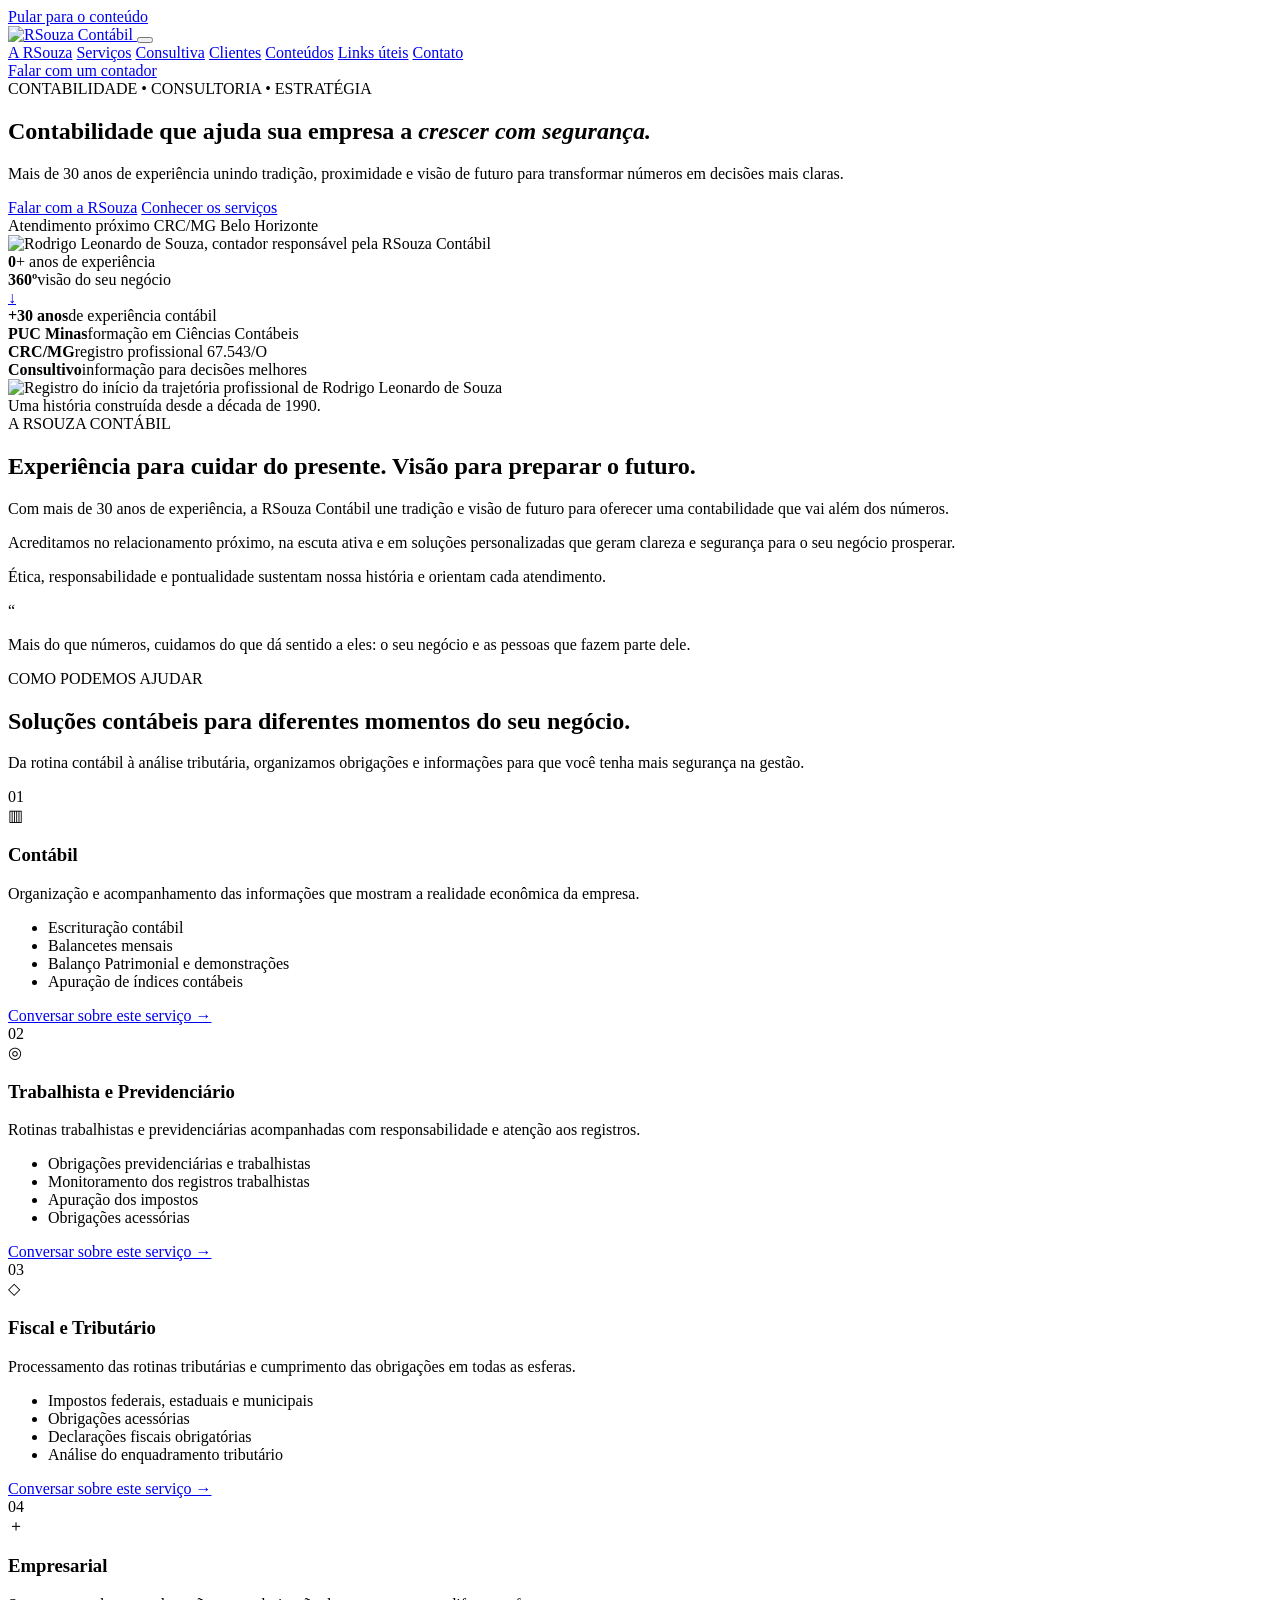
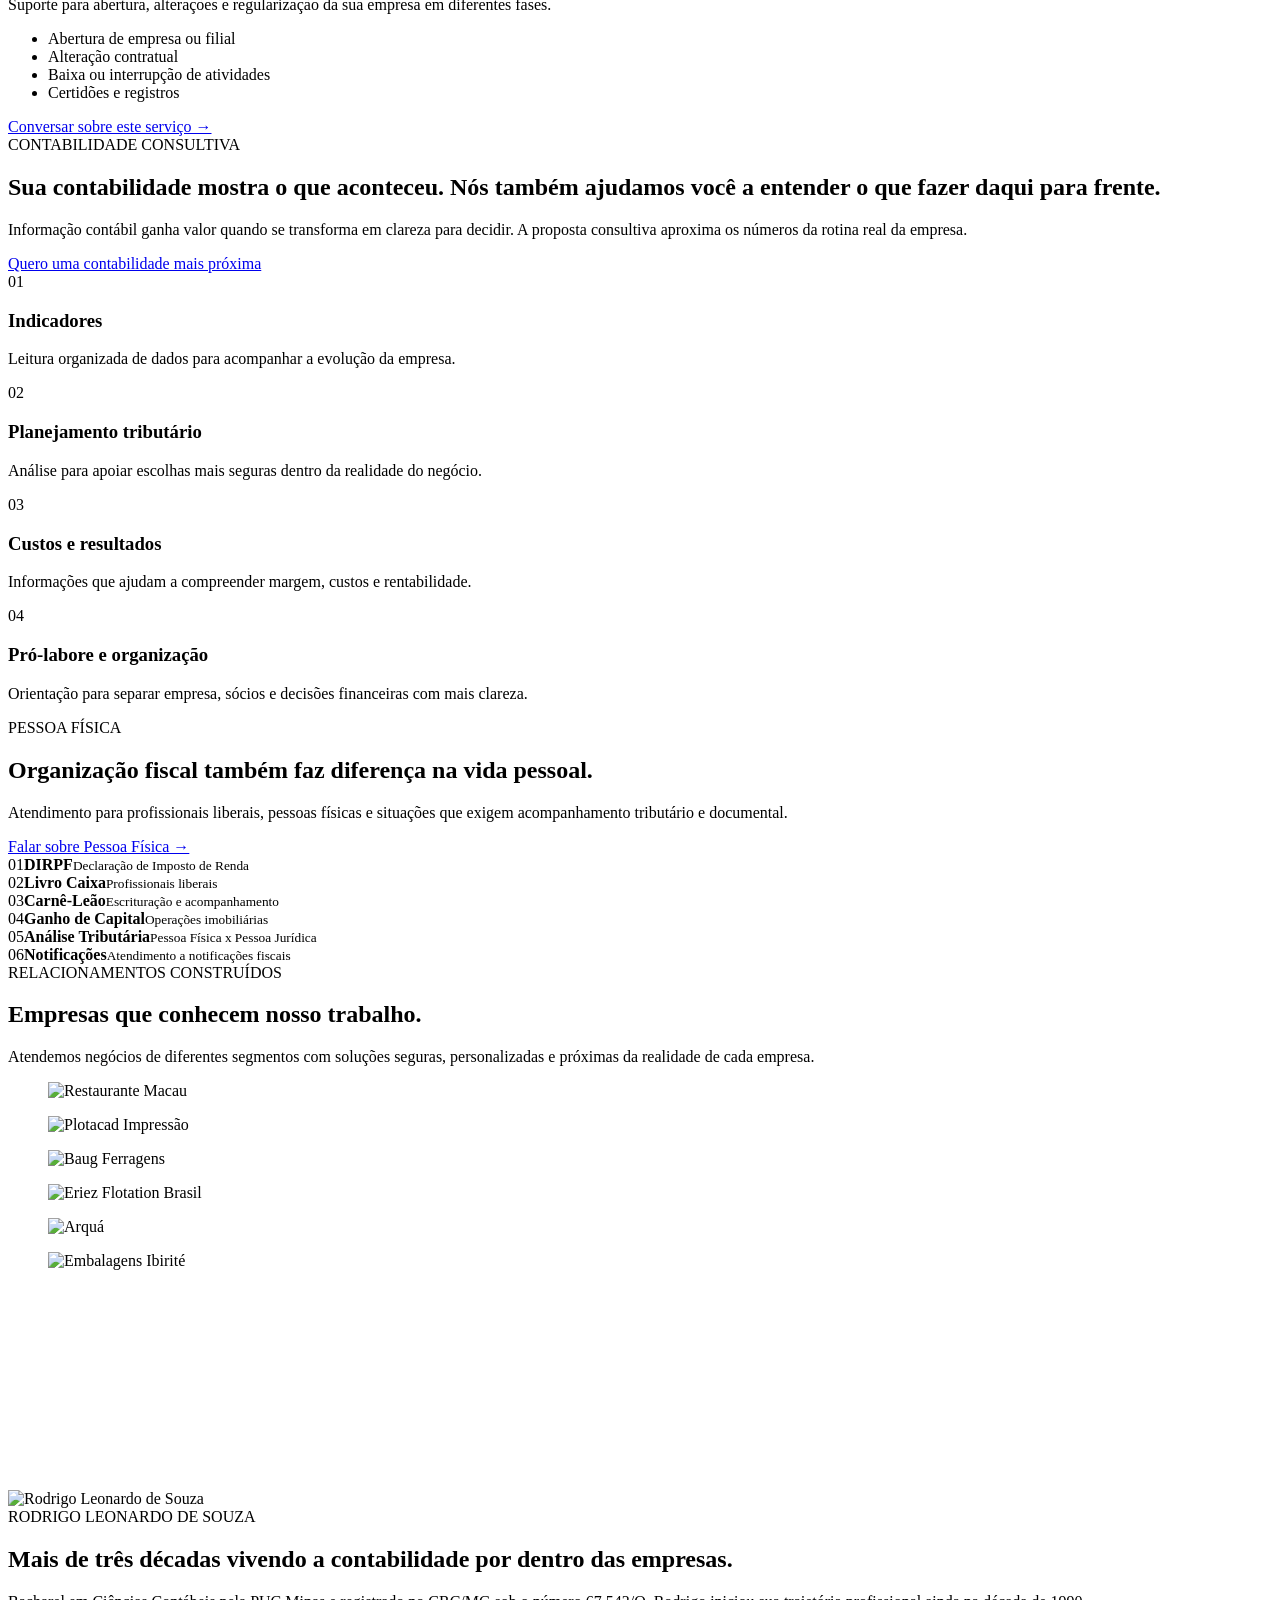
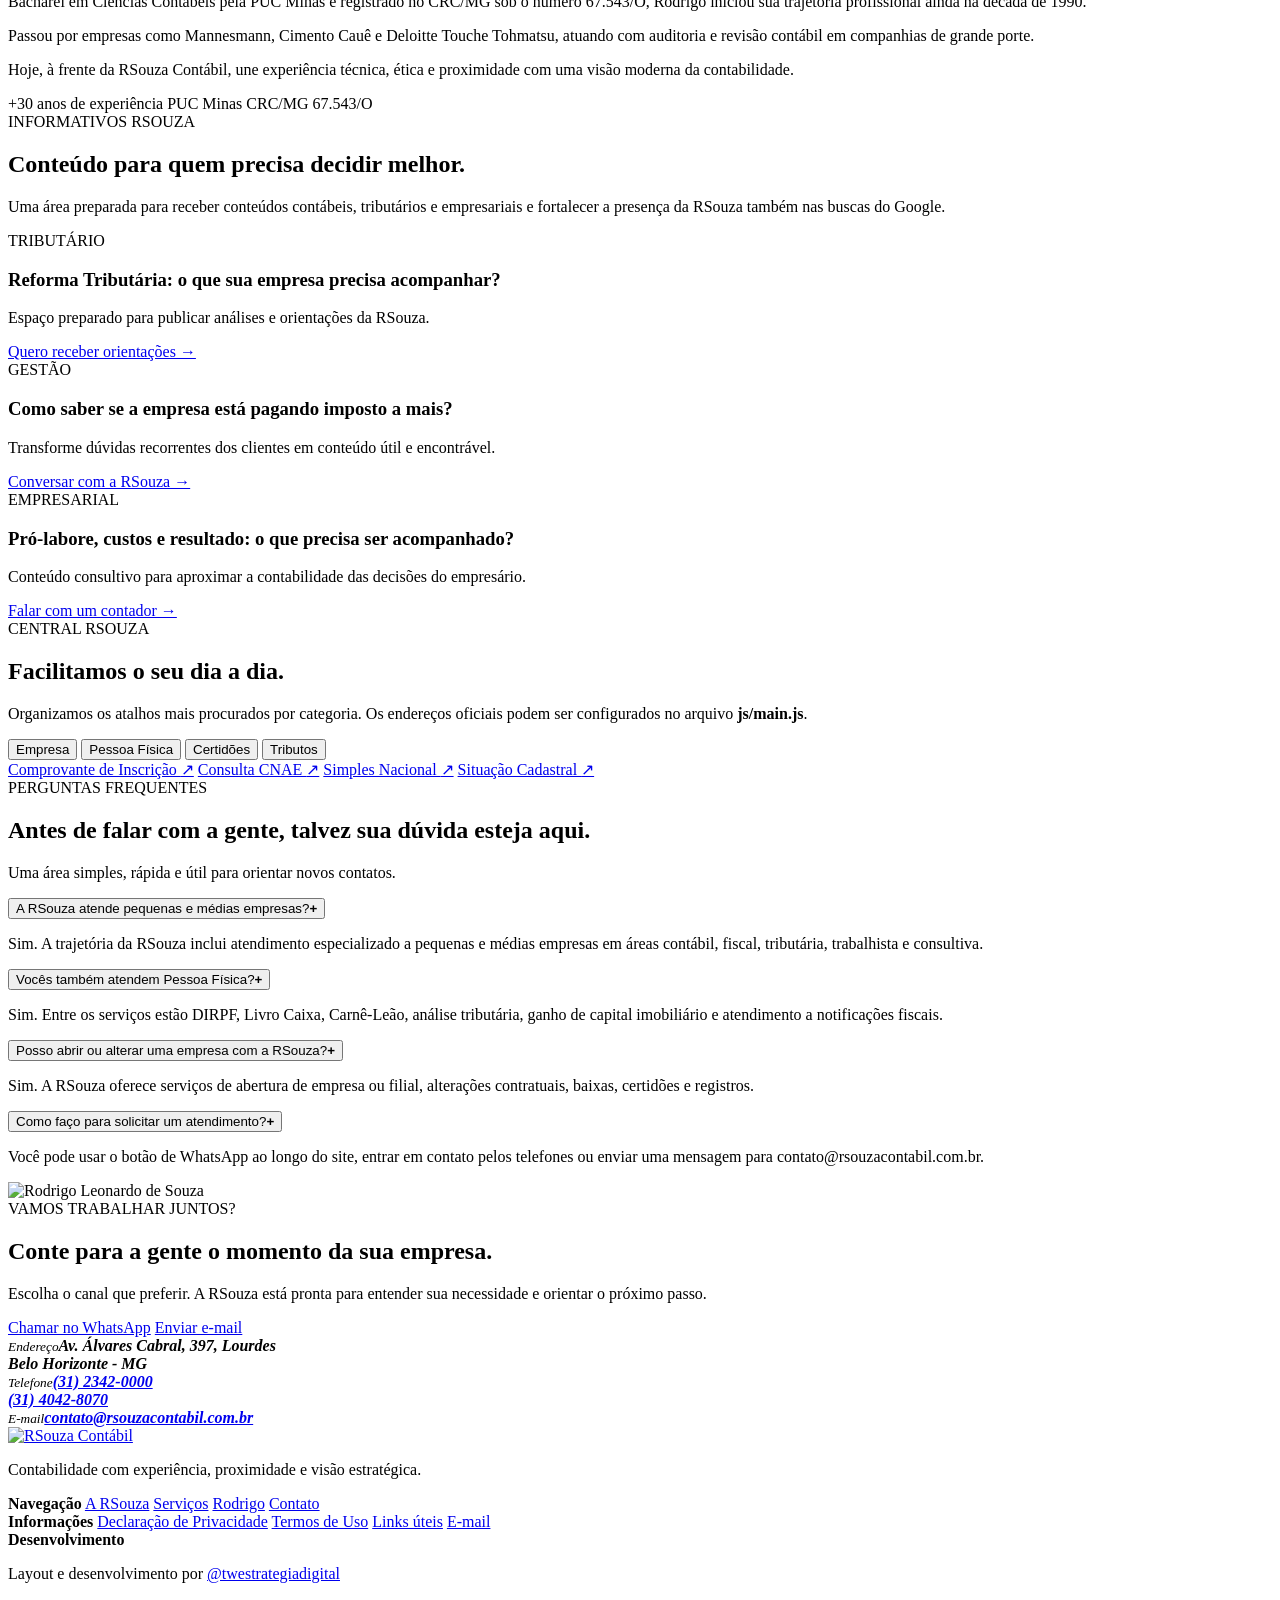
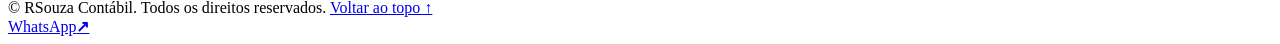
==== index.html @ 1590ba21 "Add files via upload" ====
<!DOCTYPE html>
<html lang="pt-BR">
<head>
  <meta charset="UTF-8">
  <meta name="viewport" content="width=device-width, initial-scale=1.0">
  <meta name="description" content="RSouza Contábil: mais de 30 anos de experiência em contabilidade, tributário, trabalhista, pessoa física e soluções consultivas em Belo Horizonte.">
  <meta name="theme-color" content="#112B59">
  <meta property="og:title" content="RSouza Contábil | Contabilidade que ajuda sua empresa a crescer com segurança">
  <meta property="og:description" content="Tradição, proximidade e visão estratégica para empresas e pessoas.">
  <meta property="og:type" content="website">
  <meta property="og:url" content="https://rsouzacontabil.com.br/">
  <title>RSouza Contábil | Contabilidade estratégica em Belo Horizonte</title>
  <link rel="icon" href="assets/favicon.svg" type="image/svg+xml">
  <link rel="preconnect" href="https://fonts.googleapis.com">
  <link rel="preconnect" href="https://fonts.gstatic.com" crossorigin>
  <link href="https://fonts.googleapis.com/css2?family=DM+Sans:wght@400;500;600;700&family=Libre+Franklin:wght@600;700;800&display=swap" rel="stylesheet">
  <link rel="stylesheet" href="css/style.css">
</head>

<body>
  <a class="skip-link" href="#conteudo">Pular para o conteúdo</a>

  <header class="site-header" id="topo">
    <div class="container nav-wrap">
      <a class="brand" href="#inicio" aria-label="RSouza Contábil - início">
        <img src="assets/logo.svg" alt="RSouza Contábil">
      </a>

      <button class="menu-toggle" aria-label="Abrir menu" aria-expanded="false" aria-controls="main-nav">
        <span></span><span></span><span></span>
      </button>

      <nav class="main-nav" id="main-nav" aria-label="Navegação principal">
        <a href="#sobre">A RSouza</a>
        <a href="#servicos">Serviços</a>
        <a href="#consultiva">Consultiva</a>
        <a href="#clientes">Clientes</a>
        <a href="#conteudos">Conteúdos</a>
        <a href="#central">Links úteis</a>
        <a href="#contato">Contato</a>
      </nav>

      <a class="btn btn-primary nav-cta" href="https://wa.me/553140428070?text=Ol%C3%A1%21%20Vim%20pelo%20site%20da%20RSouza%20Cont%C3%A1bil%20e%20gostaria%20de%20falar%20com%20um%20contador." target="_blank" rel="noopener">
        Falar com um contador
      </a>
    </div>
  </header>

  <main id="conteudo">
    <section class="hero" id="inicio">
      <div class="hero-bg" aria-hidden="true"></div>
      <div class="container hero-grid">
        <div class="hero-copy reveal">
          <span class="eyebrow">CONTABILIDADE • CONSULTORIA • ESTRATÉGIA</span>
          <h1>Contabilidade que ajuda sua empresa a <em>crescer com segurança.</em></h1>
          <p>Mais de 30 anos de experiência unindo tradição, proximidade e visão de futuro para transformar números em decisões mais claras.</p>
          <div class="hero-actions">
            <a class="btn btn-accent" href="https://wa.me/553140428070?text=Ol%C3%A1%21%20Vim%20pelo%20site%20da%20RSouza%20Cont%C3%A1bil%20e%20gostaria%20de%20falar%20com%20um%20contador." target="_blank" rel="noopener">Falar com a RSouza</a>
            <a class="btn btn-ghost-light" href="#servicos">Conhecer os serviços</a>
          </div>
          <div class="hero-trust">
            <span>Atendimento próximo</span>
            <span>CRC/MG</span>
            <span>Belo Horizonte</span>
          </div>
        </div>

        <div class="hero-visual reveal">
          <div class="hero-photo-card">
            <img src="assets/img/rodrigo/contato.jpg" alt="Rodrigo Leonardo de Souza, contador responsável pela RSouza Contábil">
          </div>
          <div class="floating-stat stat-one">
            <strong data-counter="30">0</strong><span>+ anos de experiência</span>
          </div>
          <div class="floating-stat stat-two">
            <strong>360º</strong><span>visão do seu negócio</span>
          </div>
        </div>
      </div>
      <a class="scroll-indicator" href="#sobre" aria-label="Rolar para a próxima seção">↓</a>
    </section>

    <section class="proof-strip" aria-label="Diferenciais RSouza">
      <div class="container proof-grid">
        <article><strong>+30 anos</strong><span>de experiência contábil</span></article>
        <article><strong>PUC Minas</strong><span>formação em Ciências Contábeis</span></article>
        <article><strong>CRC/MG</strong><span>registro profissional 67.543/O</span></article>
        <article><strong>Consultivo</strong><span>informação para decisões melhores</span></article>
      </div>
    </section>

    <section class="section about" id="sobre">
      <div class="container about-grid">
        <div class="about-media reveal">
          <img src="assets/img/rodrigo/historia.jpg" alt="Registro do início da trajetória profissional de Rodrigo Leonardo de Souza">
          <div class="about-tag">Uma história construída desde a década de 1990.</div>
        </div>
        <div class="section-copy reveal">
          <span class="eyebrow dark">A RSOUZA CONTÁBIL</span>
          <h2>Experiência para cuidar do presente. Visão para preparar o futuro.</h2>
          <p>Com mais de 30 anos de experiência, a RSouza Contábil une tradição e visão de futuro para oferecer uma contabilidade que vai além dos números.</p>
          <p>Acreditamos no relacionamento próximo, na escuta ativa e em soluções personalizadas que geram clareza e segurança para o seu negócio prosperar.</p>
          <p>Ética, responsabilidade e pontualidade sustentam nossa história e orientam cada atendimento.</p>
          <div class="signature-quote">
            <span>“</span>
            <p>Mais do que números, cuidamos do que dá sentido a eles: o seu negócio e as pessoas que fazem parte dele.</p>
          </div>
        </div>
      </div>
    </section>

    <section class="section services" id="servicos">
      <div class="container">
        <div class="section-heading reveal">
          <div>
            <span class="eyebrow dark">COMO PODEMOS AJUDAR</span>
            <h2>Soluções contábeis para diferentes momentos do seu negócio.</h2>
          </div>
          <p>Da rotina contábil à análise tributária, organizamos obrigações e informações para que você tenha mais segurança na gestão.</p>
        </div>

        <div class="service-grid">
          <article class="service-card reveal">
            <span class="service-number">01</span>
            <div class="icon-box">▥</div>
            <h3>Contábil</h3>
            <p>Organização e acompanhamento das informações que mostram a realidade econômica da empresa.</p>
            <ul>
              <li>Escrituração contábil</li>
              <li>Balancetes mensais</li>
              <li>Balanço Patrimonial e demonstrações</li>
              <li>Apuração de índices contábeis</li>
            </ul>
            <a href="#contato">Conversar sobre este serviço →</a>
          </article>

          <article class="service-card reveal">
            <span class="service-number">02</span>
            <div class="icon-box">◎</div>
            <h3>Trabalhista e Previdenciário</h3>
            <p>Rotinas trabalhistas e previdenciárias acompanhadas com responsabilidade e atenção aos registros.</p>
            <ul>
              <li>Obrigações previdenciárias e trabalhistas</li>
              <li>Monitoramento dos registros trabalhistas</li>
              <li>Apuração dos impostos</li>
              <li>Obrigações acessórias</li>
            </ul>
            <a href="#contato">Conversar sobre este serviço →</a>
          </article>

          <article class="service-card reveal">
            <span class="service-number">03</span>
            <div class="icon-box">◇</div>
            <h3>Fiscal e Tributário</h3>
            <p>Processamento das rotinas tributárias e cumprimento das obrigações em todas as esferas.</p>
            <ul>
              <li>Impostos federais, estaduais e municipais</li>
              <li>Obrigações acessórias</li>
              <li>Declarações fiscais obrigatórias</li>
              <li>Análise do enquadramento tributário</li>
            </ul>
            <a href="#contato">Conversar sobre este serviço →</a>
          </article>

          <article class="service-card reveal">
            <span class="service-number">04</span>
            <div class="icon-box">＋</div>
            <h3>Empresarial</h3>
            <p>Suporte para abertura, alterações e regularização da sua empresa em diferentes fases.</p>
            <ul>
              <li>Abertura de empresa ou filial</li>
              <li>Alteração contratual</li>
              <li>Baixa ou interrupção de atividades</li>
              <li>Certidões e registros</li>
            </ul>
            <a href="#contato">Conversar sobre este serviço →</a>
          </article>
        </div>
      </div>
    </section>

    <section class="section consultive" id="consultiva">
      <div class="container consultive-grid">
        <div class="consultive-copy reveal">
          <span class="eyebrow light">CONTABILIDADE CONSULTIVA</span>
          <h2>Sua contabilidade mostra o que aconteceu. Nós também ajudamos você a entender o que fazer daqui para frente.</h2>
          <p>Informação contábil ganha valor quando se transforma em clareza para decidir. A proposta consultiva aproxima os números da rotina real da empresa.</p>
          <a class="btn btn-light" href="#contato">Quero uma contabilidade mais próxima</a>
        </div>
        <div class="consultive-list">
          <article class="reveal"><span>01</span><div><h3>Indicadores</h3><p>Leitura organizada de dados para acompanhar a evolução da empresa.</p></div></article>
          <article class="reveal"><span>02</span><div><h3>Planejamento tributário</h3><p>Análise para apoiar escolhas mais seguras dentro da realidade do negócio.</p></div></article>
          <article class="reveal"><span>03</span><div><h3>Custos e resultados</h3><p>Informações que ajudam a compreender margem, custos e rentabilidade.</p></div></article>
          <article class="reveal"><span>04</span><div><h3>Pró-labore e organização</h3><p>Orientação para separar empresa, sócios e decisões financeiras com mais clareza.</p></div></article>
        </div>
      </div>
    </section>

    <section class="section person" id="pessoa-fisica">
      <div class="container person-grid">
        <div class="person-intro reveal">
          <span class="eyebrow dark">PESSOA FÍSICA</span>
          <h2>Organização fiscal também faz diferença na vida pessoal.</h2>
          <p>Atendimento para profissionais liberais, pessoas físicas e situações que exigem acompanhamento tributário e documental.</p>
          <a class="text-link" href="#contato">Falar sobre Pessoa Física →</a>
        </div>
        <div class="person-services reveal">
          <div><span>01</span><strong>DIRPF</strong><small>Declaração de Imposto de Renda</small></div>
          <div><span>02</span><strong>Livro Caixa</strong><small>Profissionais liberais</small></div>
          <div><span>03</span><strong>Carnê-Leão</strong><small>Escrituração e acompanhamento</small></div>
          <div><span>04</span><strong>Ganho de Capital</strong><small>Operações imobiliárias</small></div>
          <div><span>05</span><strong>Análise Tributária</strong><small>Pessoa Física x Pessoa Jurídica</small></div>
          <div><span>06</span><strong>Notificações</strong><small>Atendimento a notificações fiscais</small></div>
        </div>
      </div>
    </section>

    <section class="section clients" id="clientes">
      <div class="container">
        <div class="section-heading reveal">
          <div>
            <span class="eyebrow dark">RELACIONAMENTOS CONSTRUÍDOS</span>
            <h2>Empresas que conhecem nosso trabalho.</h2>
          </div>
          <p>Atendemos negócios de diferentes segmentos com soluções seguras, personalizadas e próximas da realidade de cada empresa.</p>
        </div>

        <div class="logo-marquee reveal" aria-label="Clientes RSouza">
          <div class="logo-track">
            <figure><img src="assets/img/clientes/macau.png" alt="Restaurante Macau"></figure>
            <figure><img src="assets/img/clientes/plotacad.png" alt="Plotacad Impressão"></figure>
            <figure><img src="assets/img/clientes/baug.png" alt="Baug Ferragens"></figure>
            <figure><img src="assets/img/clientes/eriez.png" alt="Eriez Flotation Brasil"></figure>
            <figure><img src="assets/img/clientes/arqua.png" alt="Arquá"></figure>
            <figure><img src="assets/img/clientes/embalagens-ibirite.png" alt="Embalagens Ibirité"></figure>
            <figure><img src="assets/img/clientes/macau.png" alt="" aria-hidden="true"></figure>
            <figure><img src="assets/img/clientes/plotacad.png" alt="" aria-hidden="true"></figure>
            <figure><img src="assets/img/clientes/baug.png" alt="" aria-hidden="true"></figure>
            <figure><img src="assets/img/clientes/eriez.png" alt="" aria-hidden="true"></figure>
            <figure><img src="assets/img/clientes/arqua.png" alt="" aria-hidden="true"></figure>
            <figure><img src="assets/img/clientes/embalagens-ibirite.png" alt="" aria-hidden="true"></figure>
          </div>
        </div>
      </div>
    </section>

    <section class="section profile" id="rodrigo">
      <div class="container profile-grid">
        <div class="profile-photo reveal">
          <img src="assets/img/rodrigo/retrato.jpg" alt="Rodrigo Leonardo de Souza">
        </div>
        <div class="profile-copy reveal">
          <span class="eyebrow light">RODRIGO LEONARDO DE SOUZA</span>
          <h2>Mais de três décadas vivendo a contabilidade por dentro das empresas.</h2>
          <p>Bacharel em Ciências Contábeis pela PUC Minas e registrado no CRC/MG sob o número 67.543/O, Rodrigo iniciou sua trajetória profissional ainda na década de 1990.</p>
          <p>Passou por empresas como Mannesmann, Cimento Cauê e Deloitte Touche Tohmatsu, atuando com auditoria e revisão contábil em companhias de grande porte.</p>
          <p>Hoje, à frente da RSouza Contábil, une experiência técnica, ética e proximidade com uma visão moderna da contabilidade.</p>
          <div class="profile-facts">
            <span>+30 anos de experiência</span>
            <span>PUC Minas</span>
            <span>CRC/MG 67.543/O</span>
          </div>
        </div>
      </div>
    </section>

    <section class="section content-hub" id="conteudos">
      <div class="container">
        <div class="section-heading reveal">
          <div>
            <span class="eyebrow dark">INFORMATIVOS RSOUZA</span>
            <h2>Conteúdo para quem precisa decidir melhor.</h2>
          </div>
          <p>Uma área preparada para receber conteúdos contábeis, tributários e empresariais e fortalecer a presença da RSouza também nas buscas do Google.</p>
        </div>

        <div class="article-grid">
          <article class="article-card reveal">
            <span>TRIBUTÁRIO</span>
            <h3>Reforma Tributária: o que sua empresa precisa acompanhar?</h3>
            <p>Espaço preparado para publicar análises e orientações da RSouza.</p>
            <a href="#contato">Quero receber orientações →</a>
          </article>
          <article class="article-card reveal">
            <span>GESTÃO</span>
            <h3>Como saber se a empresa está pagando imposto a mais?</h3>
            <p>Transforme dúvidas recorrentes dos clientes em conteúdo útil e encontrável.</p>
            <a href="#contato">Conversar com a RSouza →</a>
          </article>
          <article class="article-card reveal">
            <span>EMPRESARIAL</span>
            <h3>Pró-labore, custos e resultado: o que precisa ser acompanhado?</h3>
            <p>Conteúdo consultivo para aproximar a contabilidade das decisões do empresário.</p>
            <a href="#contato">Falar com um contador →</a>
          </article>
        </div>
      </div>
    </section>

    <section class="section resource-center" id="central">
      <div class="container">
        <div class="section-heading reveal">
          <div>
            <span class="eyebrow dark">CENTRAL RSOUZA</span>
            <h2>Facilitamos o seu dia a dia.</h2>
          </div>
          <p>Organizamos os atalhos mais procurados por categoria. Os endereços oficiais podem ser configurados no arquivo <strong>js/main.js</strong>.</p>
        </div>

        <div class="resource-layout reveal">
          <div class="tabs" role="tablist" aria-label="Categorias de links úteis">
            <button class="tab active" data-tab="empresa" role="tab" aria-selected="true">Empresa</button>
            <button class="tab" data-tab="pf" role="tab" aria-selected="false">Pessoa Física</button>
            <button class="tab" data-tab="cnd" role="tab" aria-selected="false">Certidões</button>
            <button class="tab" data-tab="tributos" role="tab" aria-selected="false">Tributos</button>
          </div>
          <div class="tab-panels">
            <div class="tab-panel active" id="empresa" role="tabpanel">
              <a href="#" data-resource="comprovante-inscricao">Comprovante de Inscrição <span>↗</span></a>
              <a href="#" data-resource="cnae">Consulta CNAE <span>↗</span></a>
              <a href="#" data-resource="simples">Simples Nacional <span>↗</span></a>
              <a href="#" data-resource="situacao-cadastral">Situação Cadastral <span>↗</span></a>
            </div>
            <div class="tab-panel" id="pf" role="tabpanel" hidden>
              <a href="#" data-resource="irpf-restituicao">Consulta Restituição IR <span>↗</span></a>
              <a href="#" data-resource="cpf">Situação Cadastral CPF <span>↗</span></a>
              <a href="#" data-resource="cnd-pf">CND Pessoa Física <span>↗</span></a>
              <a href="#" data-resource="carne-leao">Carnê-Leão <span>↗</span></a>
            </div>
            <div class="tab-panel" id="cnd" role="tabpanel" hidden>
              <a href="#" data-resource="cnd-federal">Federal <span>↗</span></a>
              <a href="#" data-resource="cnd-estadual">Estadual - MG <span>↗</span></a>
              <a href="#" data-resource="cnd-municipal">Municipal - BH <span>↗</span></a>
              <a href="#" data-resource="cnd-trabalhista">Trabalhista <span>↗</span></a>
            </div>
            <div class="tab-panel" id="tributos" role="tabpanel" hidden>
              <a href="#" data-resource="fgts">FGTS <span>↗</span></a>
              <a href="#" data-resource="simples">Simples Nacional <span>↗</span></a>
              <a href="#" data-resource="e-cac">e-CAC <span>↗</span></a>
              <a href="#" data-resource="sefaz-mg">SEFAZ-MG <span>↗</span></a>
            </div>
          </div>
        </div>
      </div>
    </section>

    <section class="section faq" id="duvidas">
      <div class="container faq-grid">
        <div class="faq-intro reveal">
          <span class="eyebrow dark">PERGUNTAS FREQUENTES</span>
          <h2>Antes de falar com a gente, talvez sua dúvida esteja aqui.</h2>
          <p>Uma área simples, rápida e útil para orientar novos contatos.</p>
        </div>

        <div class="accordion reveal">
          <article class="faq-item">
            <button aria-expanded="false"><span>A RSouza atende pequenas e médias empresas?</span><b>+</b></button>
            <div class="faq-answer"><p>Sim. A trajetória da RSouza inclui atendimento especializado a pequenas e médias empresas em áreas contábil, fiscal, tributária, trabalhista e consultiva.</p></div>
          </article>
          <article class="faq-item">
            <button aria-expanded="false"><span>Vocês também atendem Pessoa Física?</span><b>+</b></button>
            <div class="faq-answer"><p>Sim. Entre os serviços estão DIRPF, Livro Caixa, Carnê-Leão, análise tributária, ganho de capital imobiliário e atendimento a notificações fiscais.</p></div>
          </article>
          <article class="faq-item">
            <button aria-expanded="false"><span>Posso abrir ou alterar uma empresa com a RSouza?</span><b>+</b></button>
            <div class="faq-answer"><p>Sim. A RSouza oferece serviços de abertura de empresa ou filial, alterações contratuais, baixas, certidões e registros.</p></div>
          </article>
          <article class="faq-item">
            <button aria-expanded="false"><span>Como faço para solicitar um atendimento?</span><b>+</b></button>
            <div class="faq-answer"><p>Você pode usar o botão de WhatsApp ao longo do site, entrar em contato pelos telefones ou enviar uma mensagem para contato@rsouzacontabil.com.br.</p></div>
          </article>
        </div>
      </div>
    </section>

    <section class="contact-section" id="contato">
      <div class="container contact-grid">
        <div class="contact-photo reveal">
          <img src="assets/img/rodrigo/contato.jpg" alt="Rodrigo Leonardo de Souza">
        </div>
        <div class="contact-copy reveal">
          <span class="eyebrow light">VAMOS TRABALHAR JUNTOS?</span>
          <h2>Conte para a gente o momento da sua empresa.</h2>
          <p>Escolha o canal que preferir. A RSouza está pronta para entender sua necessidade e orientar o próximo passo.</p>

          <div class="contact-actions">
            <a class="btn btn-accent" href="https://wa.me/553140428070?text=Ol%C3%A1%21%20Vim%20pelo%20site%20da%20RSouza%20Cont%C3%A1bil%20e%20gostaria%20de%20falar%20com%20um%20contador." target="_blank" rel="noopener">Chamar no WhatsApp</a>
            <a class="btn btn-ghost-light" href="mailto:contato@rsouzacontabil.com.br">Enviar e-mail</a>
          </div>

          <address class="contact-info">
            <div><small>Endereço</small><strong>Av. Álvares Cabral, 397, Lourdes<br>Belo Horizonte - MG</strong></div>
            <div><small>Telefone</small><strong><a href="tel:+553123420000">(31) 2342-0000</a><br><a href="tel:+553140428070">(31) 4042-8070</a></strong></div>
            <div><small>E-mail</small><strong><a href="mailto:contato@rsouzacontabil.com.br">contato@rsouzacontabil.com.br</a></strong></div>
          </address>
        </div>
      </div>
    </section>
  </main>

  <footer class="site-footer">
    <div class="container footer-grid">
      <div>
        <a class="brand footer-brand" href="#topo"><img src="assets/logo.svg" alt="RSouza Contábil"></a>
        <p>Contabilidade com experiência, proximidade e visão estratégica.</p>
      </div>
      <div>
        <strong>Navegação</strong>
        <a href="#sobre">A RSouza</a>
        <a href="#servicos">Serviços</a>
        <a href="#rodrigo">Rodrigo</a>
        <a href="#contato">Contato</a>
      </div>
      <div>
        <strong>Informações</strong>
        <a href="privacidade.html">Declaração de Privacidade</a>
        <a href="termos-de-uso.html">Termos de Uso</a>
        <a href="#central">Links úteis</a>
        <a href="mailto:contato@rsouzacontabil.com.br">E-mail</a>
      </div>
      <div>
        <strong>Desenvolvimento</strong>
        <p>Layout e desenvolvimento por <a href="https://twestrategiadigital.com.br" target="_blank" rel="noopener">@twestrategiadigital</a></p>
      </div>
    </div>
    <div class="container footer-bottom">
      <span>© <span id="year"></span> RSouza Contábil. Todos os direitos reservados.</span>
      <a href="#topo">Voltar ao topo ↑</a>
    </div>
  </footer>

  <a class="whatsapp-float" href="https://wa.me/553140428070?text=Ol%C3%A1%21%20Vim%20pelo%20site%20da%20RSouza%20Cont%C3%A1bil%20e%20gostaria%20de%20falar%20com%20um%20contador." target="_blank" rel="noopener" aria-label="Falar com a RSouza pelo WhatsApp">
    <span>WhatsApp</span><b>↗</b>
  </a>

  <script src="js/main.js"></script>
</body>
</html>
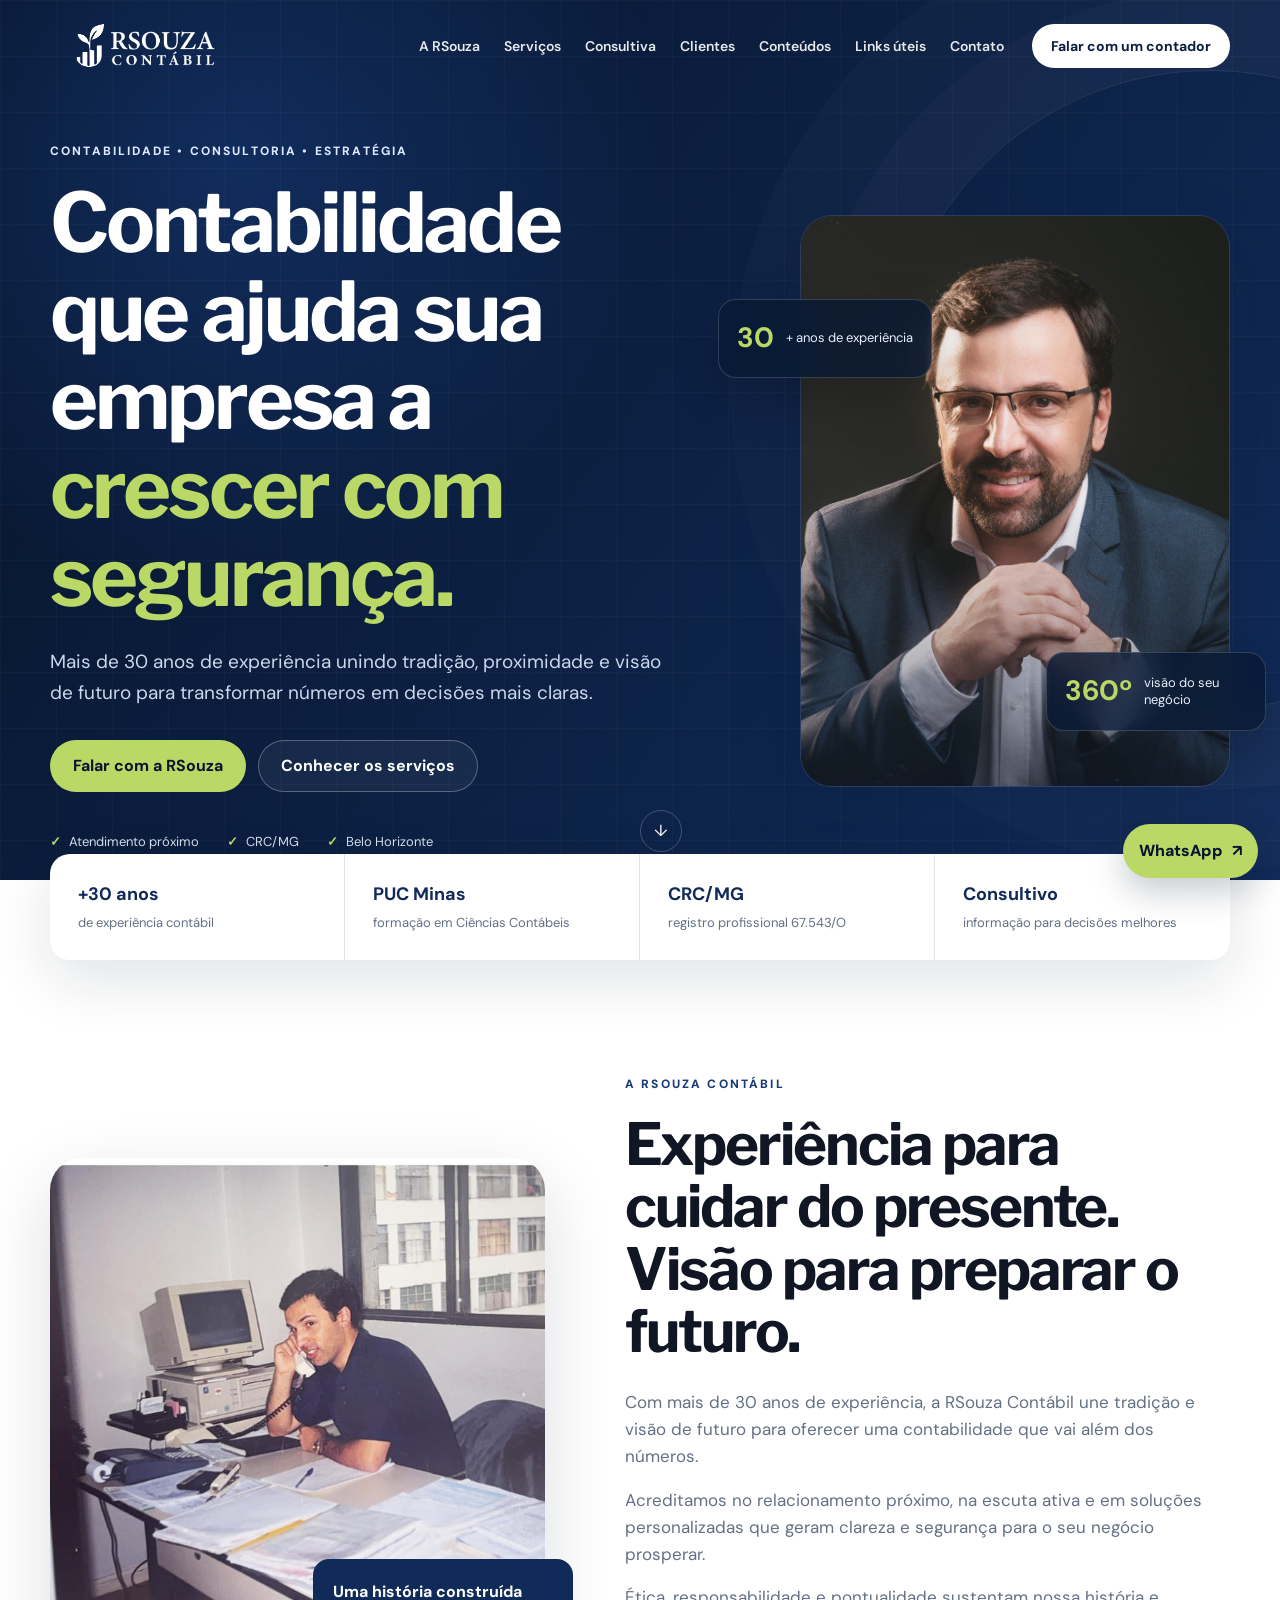
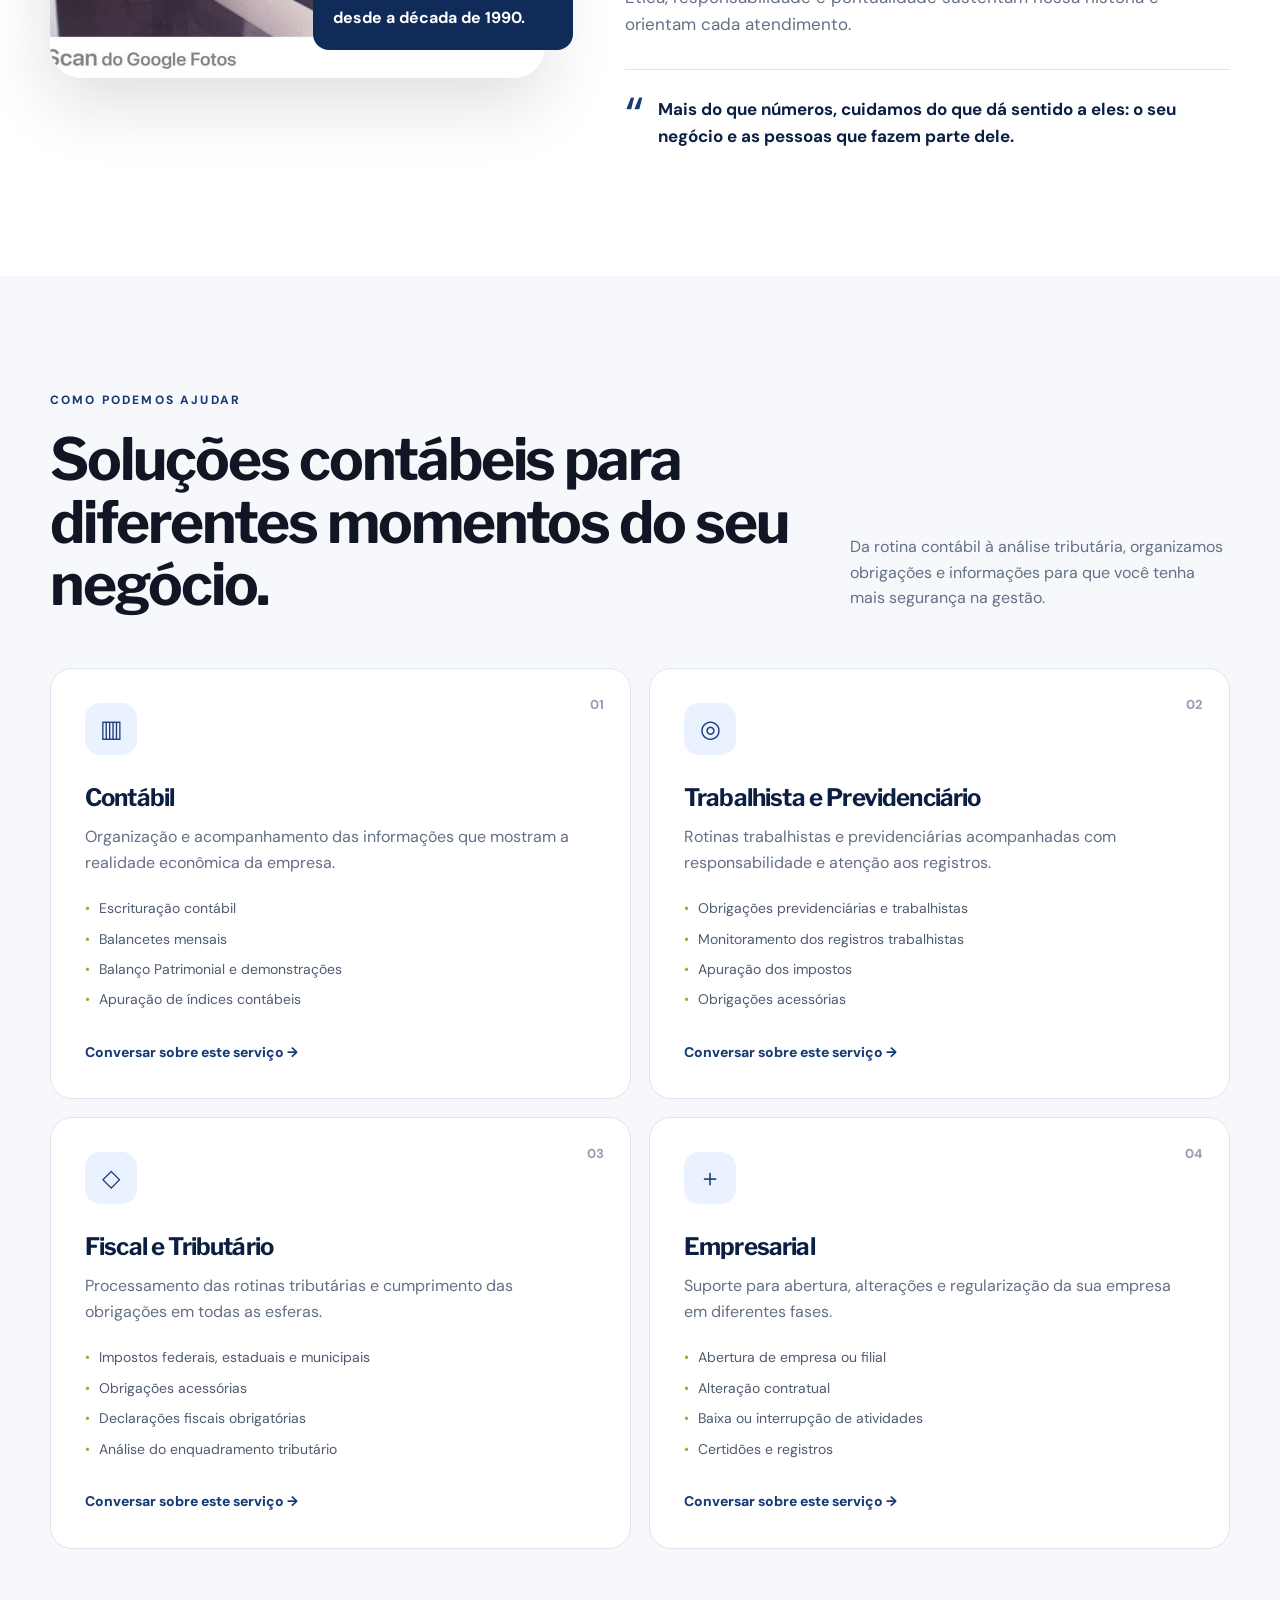
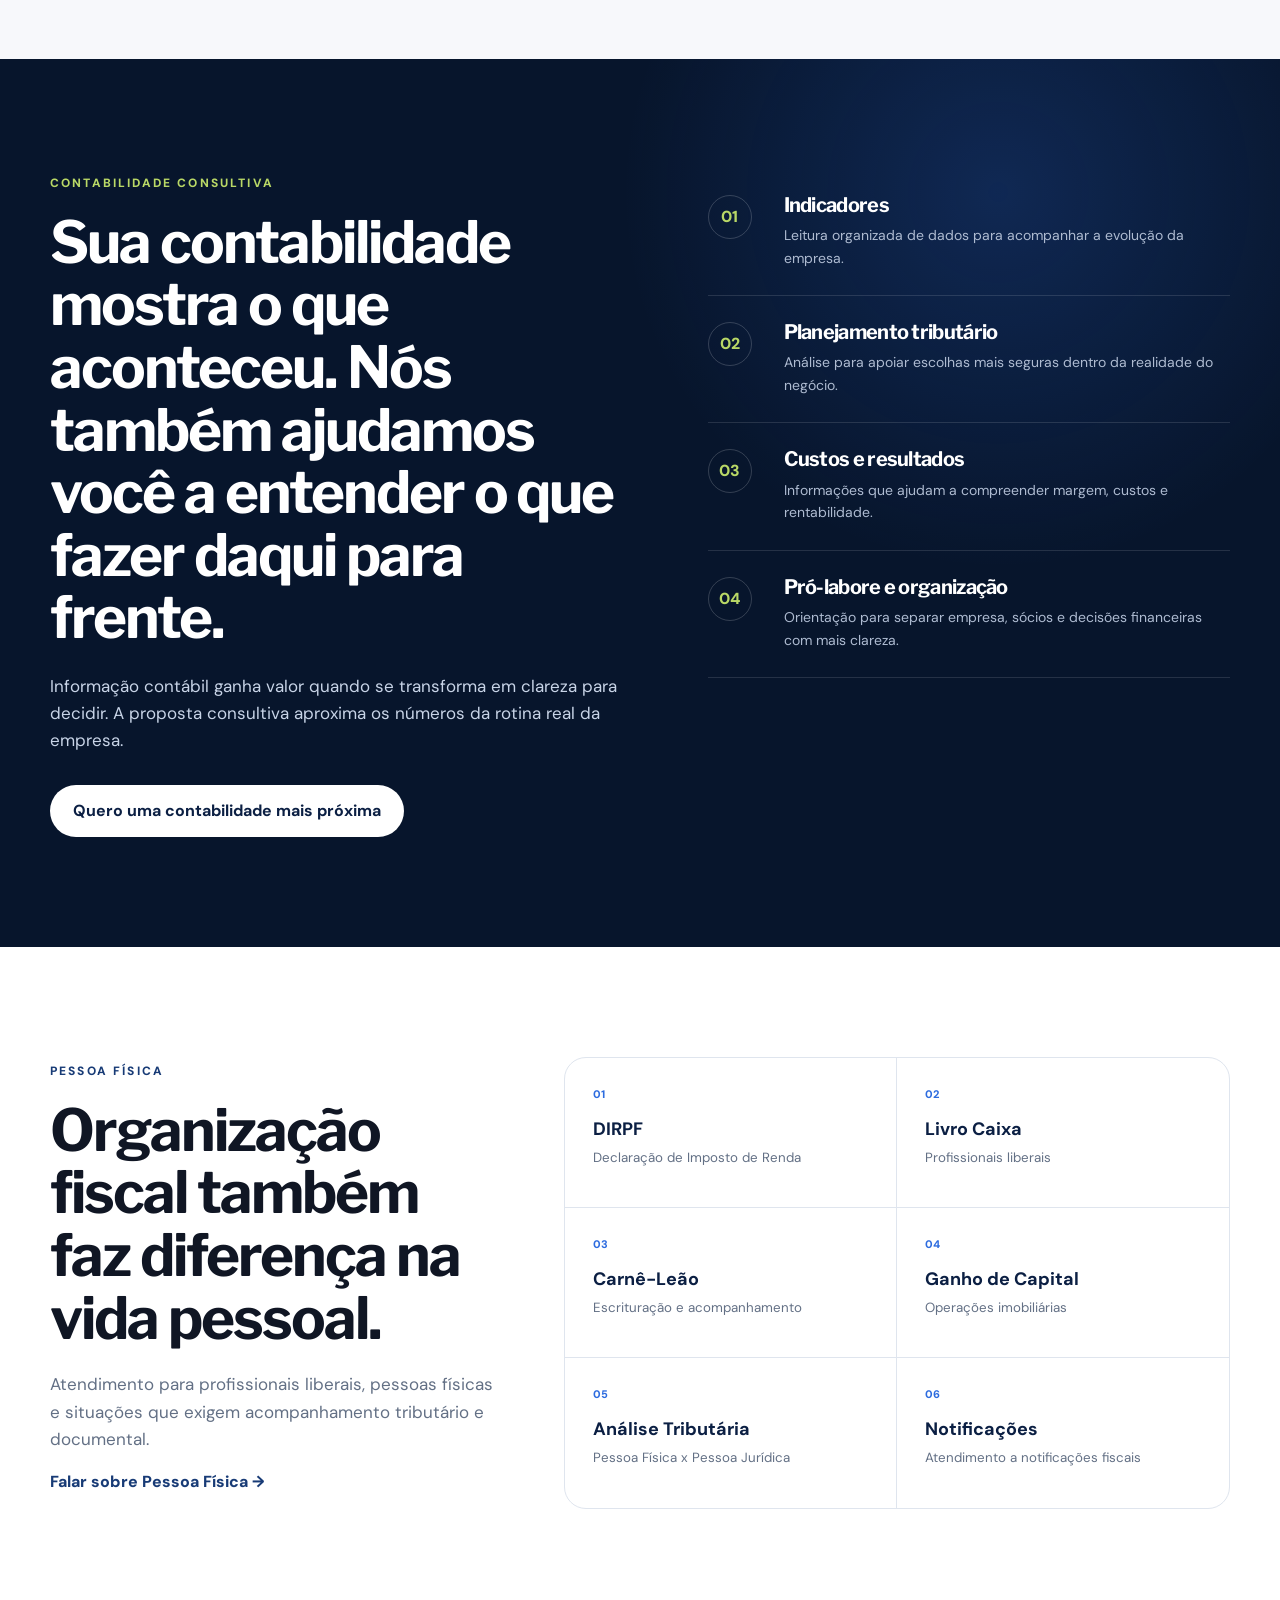
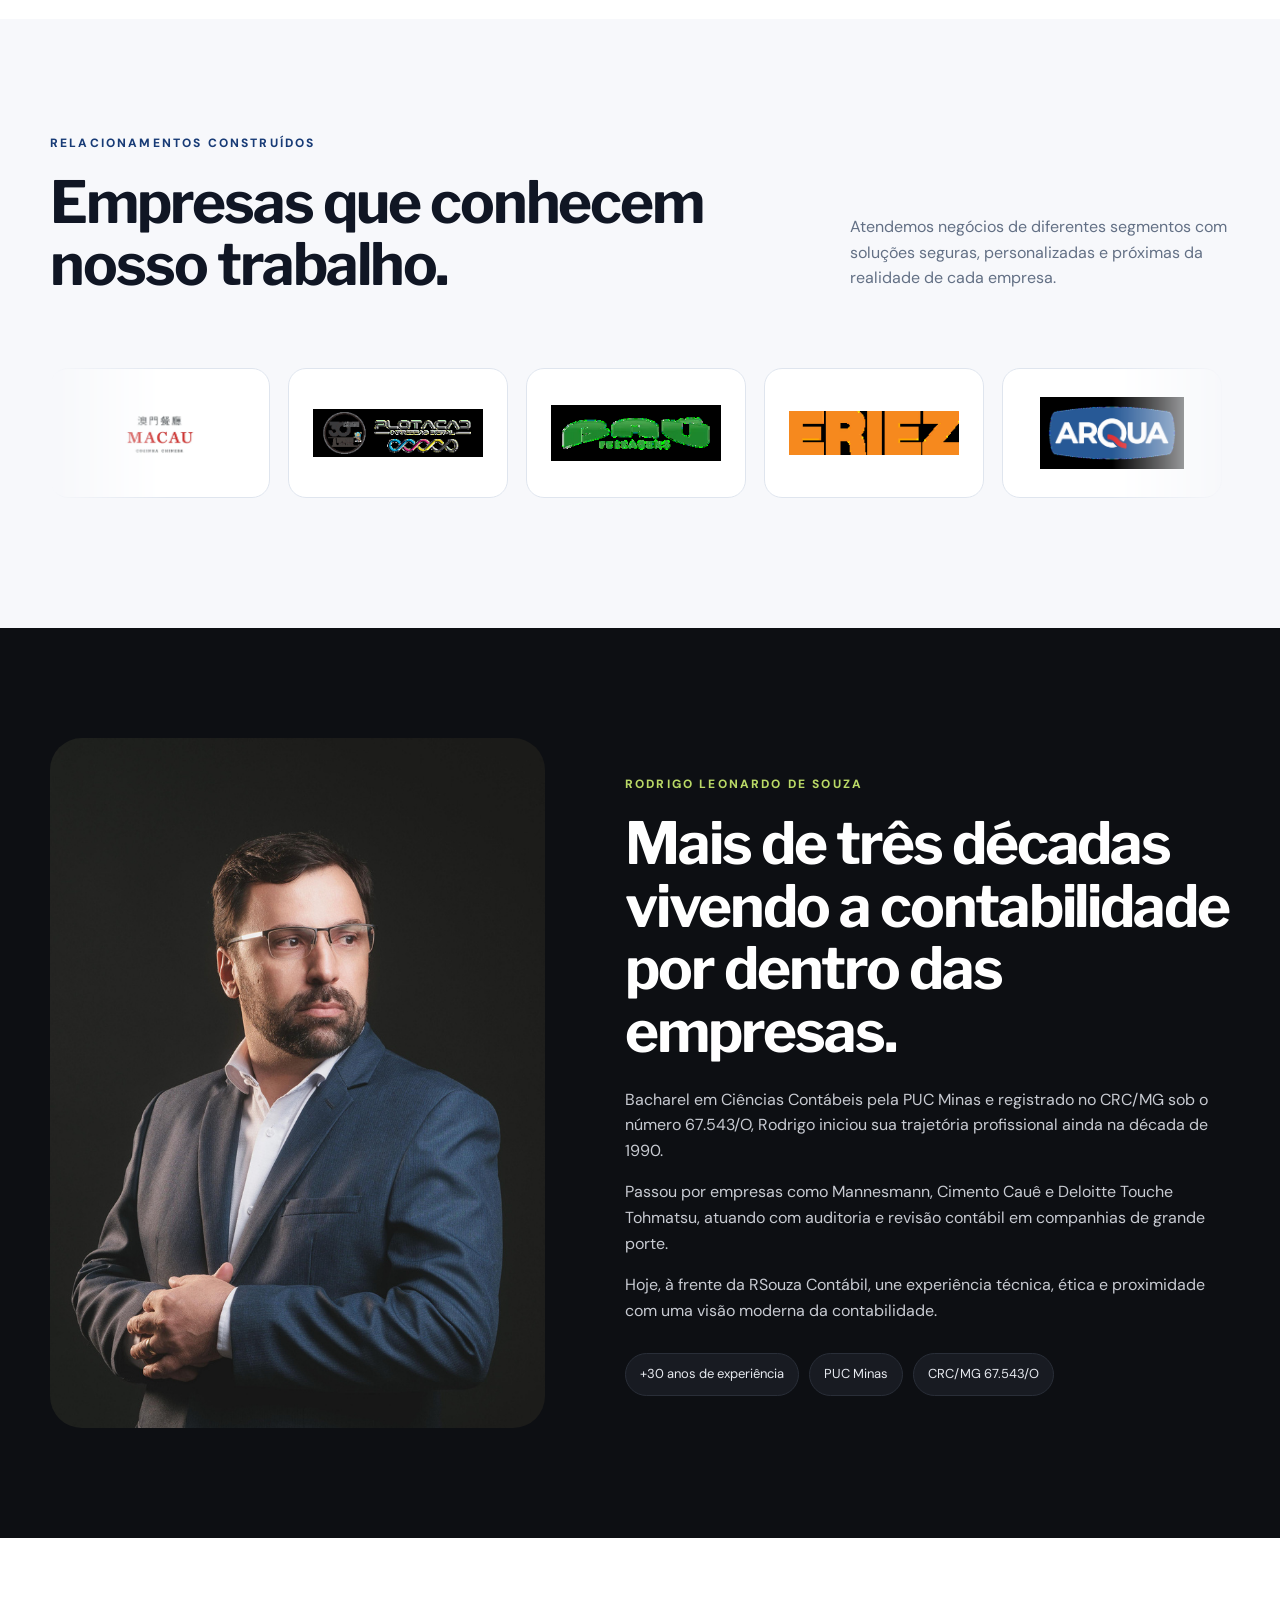
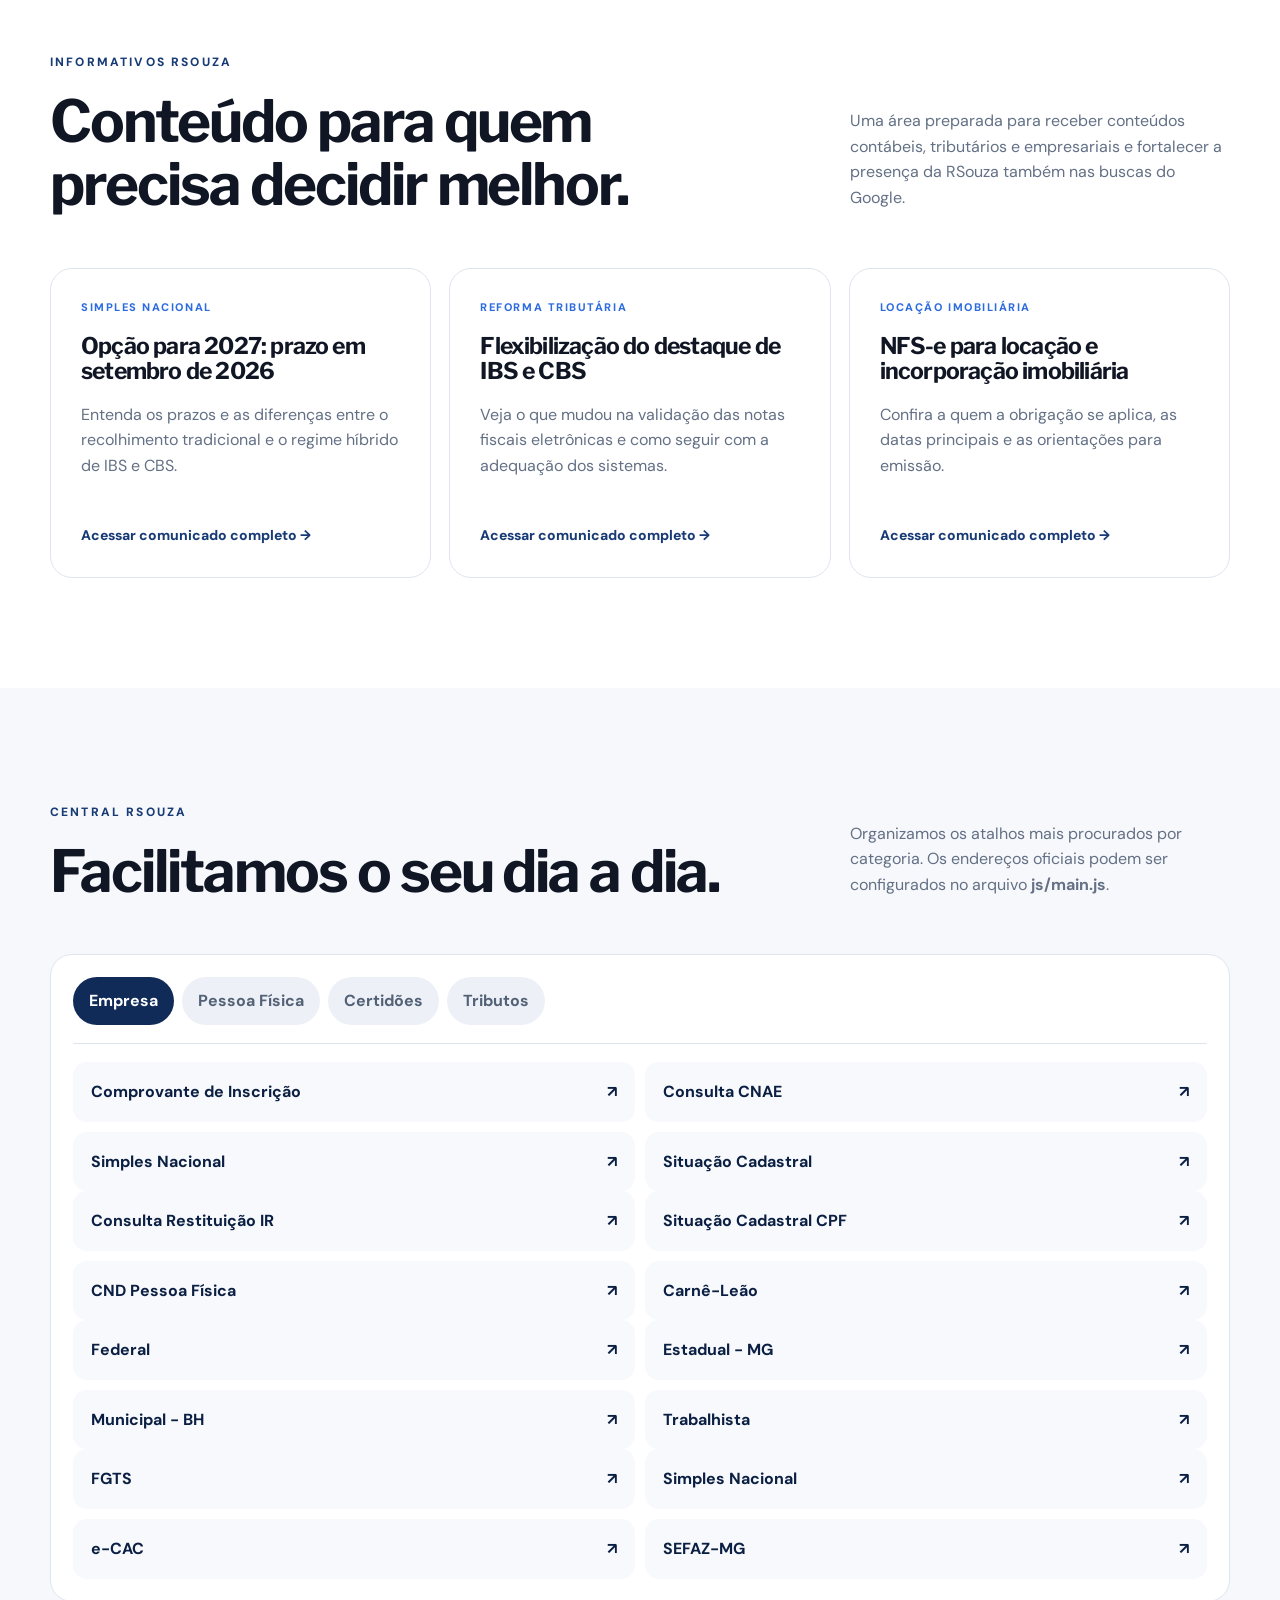
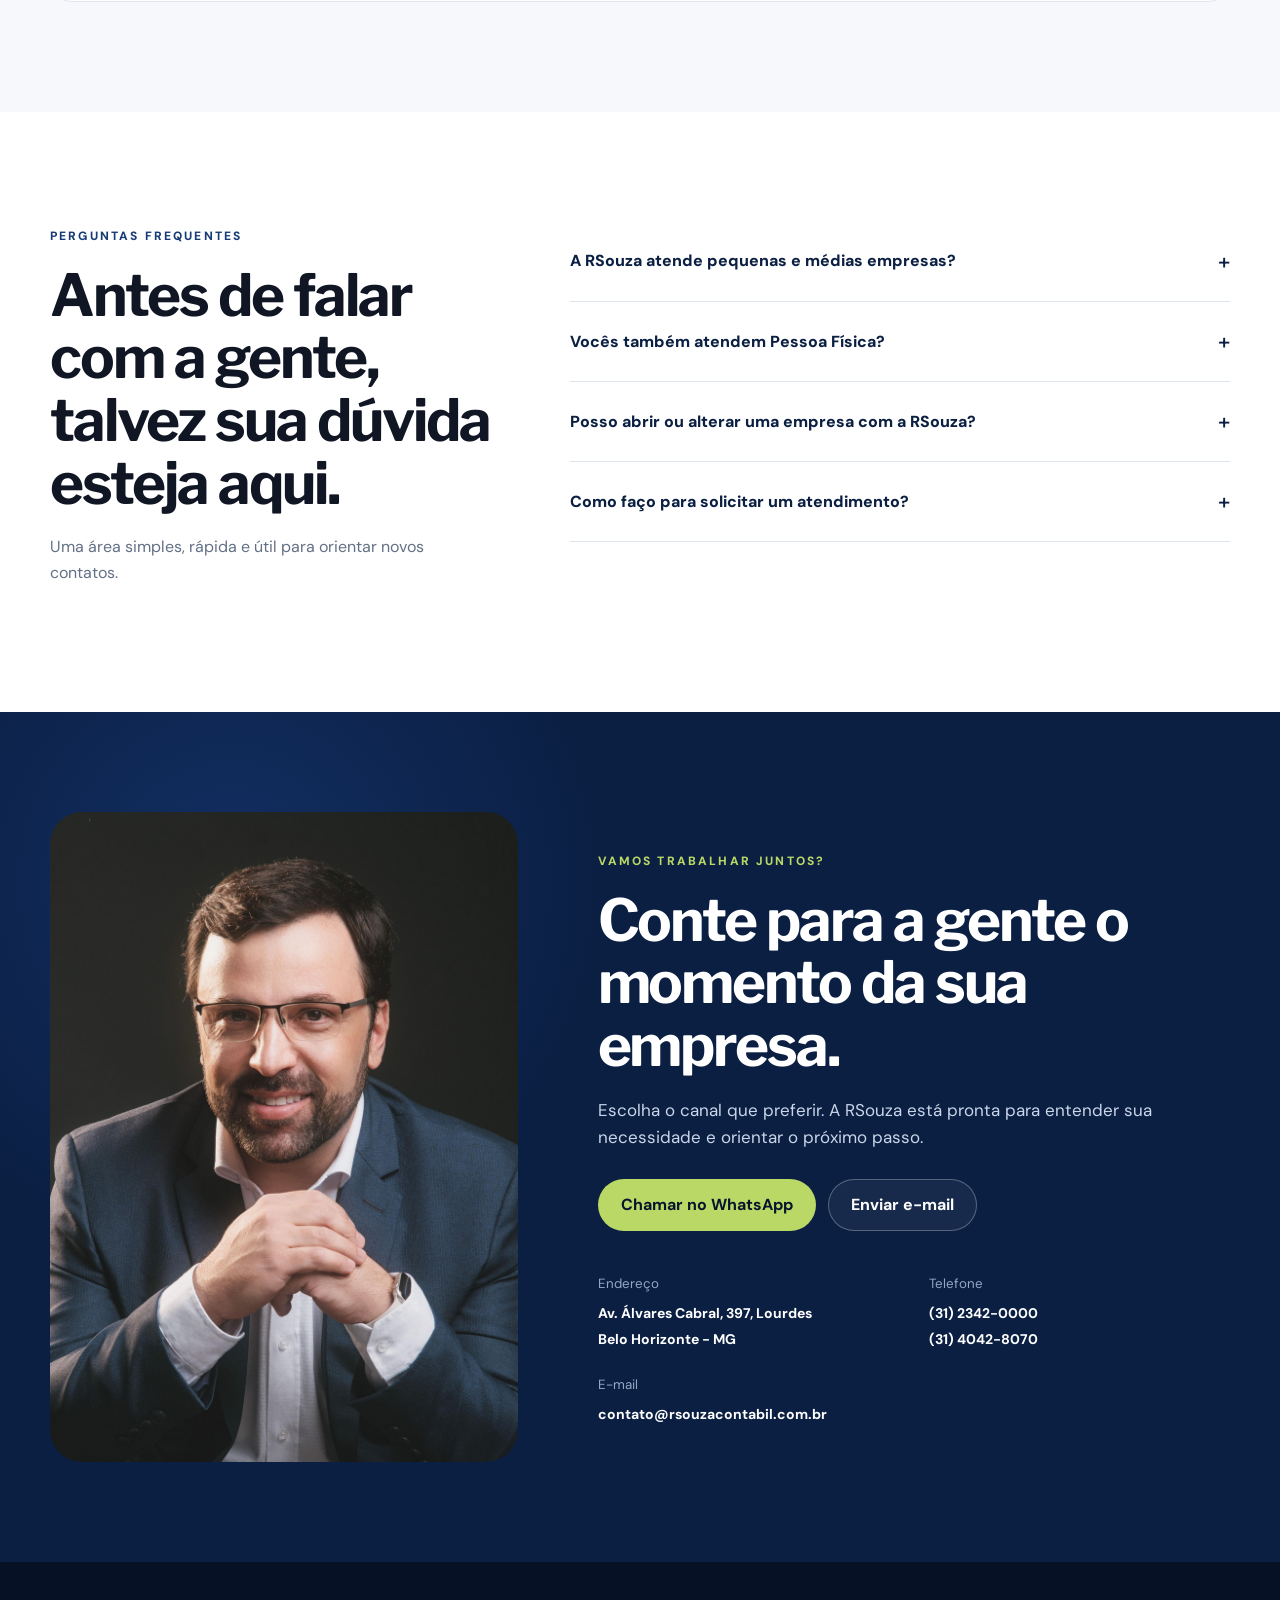
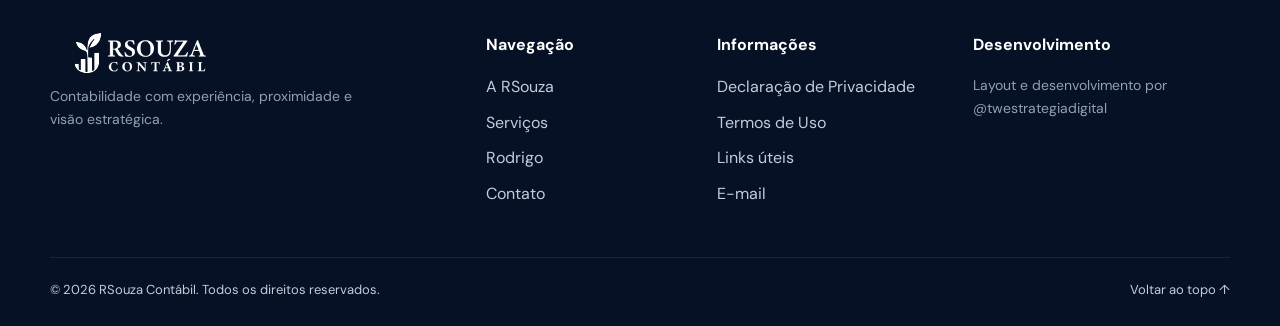
==== commit ca28aaa7: "Update index.html" ====
--- a/index.html
+++ b/index.html
@@ -276,22 +276,22 @@
 
         <div class="article-grid">
           <article class="article-card reveal">
-            <span>TRIBUTÁRIO</span>
-            <h3>Reforma Tributária: o que sua empresa precisa acompanhar?</h3>
-            <p>Espaço preparado para publicar análises e orientações da RSouza.</p>
-            <a href="#contato">Quero receber orientações →</a>
+            <span>SIMPLES NACIONAL</span>
+            <h3>Opção para 2027: prazo em setembro de 2026</h3>
+            <p>Entenda os prazos e as diferenças entre o recolhimento tradicional e o regime híbrido de IBS e CBS.</p>
+            <a href="simples-nacional-2027.html">Acessar comunicado completo →</a>
           </article>
           <article class="article-card reveal">
-            <span>GESTÃO</span>
-            <h3>Como saber se a empresa está pagando imposto a mais?</h3>
-            <p>Transforme dúvidas recorrentes dos clientes em conteúdo útil e encontrável.</p>
-            <a href="#contato">Conversar com a RSouza →</a>
+            <span>REFORMA TRIBUTÁRIA</span>
+            <h3>Flexibilização do destaque de IBS e CBS</h3>
+            <p>Veja o que mudou na validação das notas fiscais eletrônicas e como seguir com a adequação dos sistemas.</p>
+            <a href="flexibilidade-ibs-cbs.html">Acessar comunicado completo →</a>
           </article>
           <article class="article-card reveal">
-            <span>EMPRESARIAL</span>
-            <h3>Pró-labore, custos e resultado: o que precisa ser acompanhado?</h3>
-            <p>Conteúdo consultivo para aproximar a contabilidade das decisões do empresário.</p>
-            <a href="#contato">Falar com um contador →</a>
+            <span>LOCAÇÃO IMOBILIÁRIA</span>
+            <h3>NFS-e para locação e incorporação imobiliária</h3>
+            <p>Confira a quem a obrigação se aplica, as datas principais e as orientações para emissão.</p>
+            <a href="locacao-imobiliaria.html">Acessar comunicado completo →</a>
           </article>
         </div>
       </div>
--- a/css/style.css
+++ b/css/style.css
@@ -0,0 +1,456 @@
+:root {
+  --navy-950: #07152c;
+  --navy-900: #0b1f43;
+  --navy-800: #112b59;
+  --navy-700: #183b76;
+  --blue-500: #2d6cdf;
+  --sky-100: #eaf2ff;
+  --paper: #f7f8fb;
+  --white: #ffffff;
+  --ink: #101624;
+  --muted: #637085;
+  --line: #dfe5ee;
+  --accent: #b9d866;
+  --accent-dark: #8eb237;
+  --shadow: 0 24px 70px rgba(7, 21, 44, .14);
+  --radius-xl: 32px;
+  --radius-lg: 22px;
+  --radius-md: 16px;
+  --container: 1180px;
+}
+
+* { box-sizing: border-box; }
+html { scroll-behavior: smooth; }
+body {
+  margin: 0;
+  font-family: "DM Sans", Arial, sans-serif;
+  color: var(--ink);
+  background: var(--white);
+  line-height: 1.6;
+}
+img { max-width: 100%; display: block; }
+a { color: inherit; text-decoration: none; }
+button, input, textarea { font: inherit; }
+button { cursor: pointer; }
+::selection { background: var(--accent); color: var(--navy-950); }
+
+.container { width: min(calc(100% - 40px), var(--container)); margin: 0 auto; }
+.section { padding: 110px 0; }
+.eyebrow {
+  display: inline-block;
+  margin-bottom: 18px;
+  font-size: 12px;
+  font-weight: 800;
+  letter-spacing: .18em;
+  color: #dce8ff;
+}
+.eyebrow.dark { color: var(--navy-700); }
+.eyebrow.light { color: var(--accent); }
+
+h1, h2, h3 {
+  font-family: "Libre Franklin", Arial, sans-serif;
+  line-height: 1.08;
+  letter-spacing: -.035em;
+  margin: 0;
+}
+h1 { font-size: clamp(48px, 6.4vw, 82px); max-width: 900px; }
+h2 { font-size: clamp(36px, 4.6vw, 58px); }
+h3 { font-size: 24px; }
+p { margin: 0 0 16px; color: var(--muted); }
+.skip-link {
+  position: fixed; left: 20px; top: -60px; z-index: 1000;
+  padding: 12px 16px; background: var(--white); color: var(--navy-900);
+  border-radius: 10px; transition: .2s;
+}
+.skip-link:focus { top: 20px; }
+
+.btn {
+  display: inline-flex;
+  align-items: center;
+  justify-content: center;
+  min-height: 52px;
+  padding: 0 22px;
+  border-radius: 999px;
+  font-weight: 700;
+  transition: .25s ease;
+  border: 1px solid transparent;
+}
+.btn:hover { transform: translateY(-2px); }
+.btn-primary { background: var(--navy-800); color: var(--white); }
+.btn-primary:hover { background: var(--navy-700); }
+.btn-accent { background: var(--accent); color: var(--navy-950); }
+.btn-accent:hover { background: #c8e477; box-shadow: 0 12px 30px rgba(185, 216, 102, .24); }
+.btn-light { background: var(--white); color: var(--navy-900); }
+.btn-ghost-light { border-color: rgba(255,255,255,.28); color: var(--white); background: rgba(255,255,255,.05); }
+.btn-ghost-light:hover { background: rgba(255,255,255,.1); }
+
+.site-header {
+  position: fixed;
+  z-index: 100;
+  top: 0; left: 0; width: 100%;
+  transition: .28s ease;
+  color: var(--white);
+}
+.site-header.scrolled {
+  background: rgba(255,255,255,.94);
+  color: var(--navy-950);
+  backdrop-filter: blur(16px);
+  box-shadow: 0 10px 40px rgba(7,21,44,.08);
+}
+.nav-wrap {
+  height: 92px;
+  display: flex;
+  align-items: center;
+  gap: 28px;
+  transition: .28s ease;
+}
+.site-header.scrolled .nav-wrap { height: 72px; }
+.brand img { width: 190px; height: auto; color: currentColor; }
+.site-header:not(.scrolled) .brand img { filter: brightness(0) invert(1); }
+.main-nav { display: flex; align-items: center; gap: 24px; margin-left: auto; }
+.main-nav a { font-size: 14px; font-weight: 600; opacity: .9; }
+.main-nav a:hover { opacity: 1; }
+.nav-cta { min-height: 44px; padding: 0 18px; font-size: 14px; }
+.site-header:not(.scrolled) .nav-cta { background: var(--white); color: var(--navy-900); }
+.menu-toggle {
+  display: none;
+  margin-left: auto;
+  width: 44px; height: 44px;
+  border: 0; background: transparent;
+}
+.menu-toggle span { display:block; width:24px; height:2px; margin:5px auto; background:currentColor; transition:.2s; }
+
+.hero {
+  position: relative;
+  min-height: 880px;
+  display: flex;
+  align-items: center;
+  overflow: hidden;
+  background:
+    radial-gradient(circle at 18% 18%, rgba(45,108,223,.24), transparent 34%),
+    linear-gradient(125deg, var(--navy-950), var(--navy-800));
+  color: var(--white);
+}
+.hero::before {
+  content:"";
+  position:absolute; inset:0;
+  background-image:
+    linear-gradient(rgba(255,255,255,.025) 1px, transparent 1px),
+    linear-gradient(90deg, rgba(255,255,255,.025) 1px, transparent 1px);
+  background-size: 56px 56px;
+}
+.hero-bg {
+  position:absolute; width:640px; height:640px; border-radius:50%;
+  right:-250px; top:70px;
+  border:1px solid rgba(255,255,255,.1);
+  box-shadow: 0 0 0 80px rgba(255,255,255,.02), 0 0 0 160px rgba(255,255,255,.015);
+}
+.hero-grid {
+  position:relative;
+  z-index:2;
+  display:grid;
+  grid-template-columns: 1.12fr .88fr;
+  gap: 70px;
+  align-items:center;
+  padding-top:110px;
+}
+.hero-copy p {
+  max-width: 670px;
+  margin: 26px 0 32px;
+  font-size: 19px;
+  color: #cbd7eb;
+}
+.hero-copy h1 em { color: var(--accent); font-style: normal; }
+.hero-actions { display:flex; gap:12px; flex-wrap:wrap; }
+.hero-trust { display:flex; gap:28px; margin-top:40px; flex-wrap:wrap; color:#d4deed; font-size:13px; }
+.hero-trust span::before { content:"✓"; color:var(--accent); margin-right:8px; font-weight:800; }
+
+.hero-visual { position:relative; min-height:560px; }
+.hero-photo-card {
+  position:absolute; right:0; top:0;
+  width:min(100%, 430px);
+  border-radius: var(--radius-xl);
+  overflow:hidden;
+  box-shadow: var(--shadow);
+  border: 1px solid rgba(255,255,255,.12);
+}
+.hero-photo-card::after {
+  content:"";
+  position:absolute; inset:0;
+  background:linear-gradient(180deg, transparent 50%, rgba(7,21,44,.42));
+}
+.hero-photo-card img { width:100%; height:570px; object-fit:cover; object-position:center top; }
+.floating-stat {
+  position:absolute;
+  z-index:3;
+  display:flex; align-items:center; gap:12px;
+  max-width:220px;
+  padding:16px 18px;
+  border:1px solid rgba(255,255,255,.16);
+  background:rgba(8,25,52,.78);
+  backdrop-filter: blur(14px);
+  border-radius:18px;
+  box-shadow: 0 20px 50px rgba(0,0,0,.2);
+}
+.floating-stat strong { font-size:28px; color:var(--accent); }
+.floating-stat span { font-size:13px; line-height:1.25; color:#e7effc; }
+.stat-one { left:-24px; top:84px; }
+.stat-two { right:-36px; bottom:44px; }
+.scroll-indicator {
+  position:absolute; left:50%; bottom:28px; z-index:3;
+  width:42px; height:42px; display:grid; place-items:center;
+  border:1px solid rgba(255,255,255,.22); border-radius:50%; color:var(--white);
+}
+
+.proof-strip {
+  position:relative;
+  z-index:5;
+  margin-top:-26px;
+}
+.proof-grid {
+  display:grid;
+  grid-template-columns:repeat(4,1fr);
+  background:var(--white);
+  border-radius:20px;
+  box-shadow:0 20px 60px rgba(7,21,44,.12);
+  overflow:hidden;
+}
+.proof-grid article { padding:26px 28px; border-right:1px solid var(--line); }
+.proof-grid article:last-child { border-right:0; }
+.proof-grid strong { display:block; font-size:18px; color:var(--navy-800); }
+.proof-grid span { font-size:13px; color:var(--muted); }
+
+.about-grid, .profile-grid, .contact-grid { display:grid; grid-template-columns:.9fr 1.1fr; gap:80px; align-items:center; }
+.about-media { position:relative; }
+.about-media img { border-radius:var(--radius-xl); width:100%; min-height:520px; object-fit:cover; box-shadow:var(--shadow); }
+.about-tag {
+  position:absolute; right:-28px; bottom:28px; max-width:260px;
+  padding:20px; background:var(--navy-800); color:var(--white);
+  border-radius:16px; font-weight:700;
+}
+.section-copy h2 { margin-bottom:26px; }
+.section-copy p { max-width:720px; font-size:17px; }
+.signature-quote {
+  margin-top:30px; padding-top:26px; border-top:1px solid var(--line);
+  display:flex; gap:14px;
+}
+.signature-quote > span { font-size:52px; color:var(--navy-700); line-height:.8; }
+.signature-quote p { color:var(--navy-900); font-weight:700; }
+
+.services { background:var(--paper); }
+.section-heading { display:flex; justify-content:space-between; gap:60px; align-items:end; margin-bottom:52px; }
+.section-heading > div { max-width:760px; }
+.section-heading > p { max-width:380px; margin-bottom:5px; }
+.service-grid { display:grid; grid-template-columns:repeat(2,1fr); gap:18px; }
+.service-card {
+  position:relative;
+  min-height:420px;
+  padding:34px;
+  background:var(--white);
+  border:1px solid var(--line);
+  border-radius:var(--radius-lg);
+  transition:.28s ease;
+  overflow:hidden;
+}
+.service-card:hover { transform:translateY(-5px); box-shadow:var(--shadow); border-color:transparent; }
+.service-number { position:absolute; right:26px; top:26px; font-size:13px; font-weight:800; color:#95a0b1; }
+.icon-box {
+  width:52px; height:52px; display:grid; place-items:center;
+  border-radius:15px; background:var(--sky-100); color:var(--navy-700);
+  font-size:24px; margin-bottom:30px;
+}
+.service-card h3 { color:var(--navy-900); margin-bottom:13px; }
+.service-card p { max-width:510px; }
+.service-card ul { padding:0; margin:22px 0 28px; list-style:none; display:grid; gap:8px; }
+.service-card li { color:#4e5b70; font-size:14px; }
+.service-card li::before { content:"•"; color:var(--accent-dark); margin-right:9px; }
+.service-card a { color:var(--navy-700); font-size:14px; font-weight:800; }
+
+.consultive {
+  background:
+    radial-gradient(circle at 78% 15%, rgba(45,108,223,.22), transparent 30%),
+    var(--navy-950);
+  color:var(--white);
+}
+.consultive-grid { display:grid; grid-template-columns:1.05fr .95fr; gap:80px; align-items:start; }
+.consultive-copy h2 { max-width:760px; margin-bottom:24px; }
+.consultive-copy p { color:#c8d4e7; font-size:17px; max-width:660px; margin-bottom:30px; }
+.consultive-list { display:grid; }
+.consultive-list article { display:grid; grid-template-columns:56px 1fr; gap:20px; padding:26px 0; border-bottom:1px solid rgba(255,255,255,.12); }
+.consultive-list span { width:44px; height:44px; border-radius:50%; display:grid; place-items:center; border:1px solid rgba(255,255,255,.18); color:var(--accent); font-weight:800; }
+.consultive-list h3 { font-size:20px; margin-bottom:8px; }
+.consultive-list p { color:#aebbd1; margin:0; font-size:14px; }
+
+.person { background:var(--white); }
+.person-grid { display:grid; grid-template-columns:.8fr 1.2fr; gap:70px; align-items:start; }
+.person-intro h2 { margin-bottom:22px; }
+.person-intro p { font-size:17px; }
+.text-link { color:var(--navy-700); font-weight:800; }
+.person-services { display:grid; grid-template-columns:repeat(2,1fr); border:1px solid var(--line); border-radius:var(--radius-lg); overflow:hidden; }
+.person-services > div { padding:28px; min-height:150px; border-right:1px solid var(--line); border-bottom:1px solid var(--line); }
+.person-services > div:nth-child(2n) { border-right:0; }
+.person-services > div:nth-last-child(-n+2) { border-bottom:0; }
+.person-services span { display:block; font-size:11px; font-weight:800; color:var(--blue-500); margin-bottom:12px; }
+.person-services strong { display:block; color:var(--navy-900); font-size:18px; }
+.person-services small { color:var(--muted); }
+
+.clients { background:var(--paper); overflow:hidden; }
+.logo-marquee { overflow:hidden; padding:20px 0; mask-image:linear-gradient(to right,transparent,#000 10%,#000 90%,transparent); }
+.logo-track { display:flex; width:max-content; gap:18px; animation:marquee 30s linear infinite; }
+.logo-track:hover { animation-play-state:paused; }
+.logo-track figure {
+  width:220px; height:130px; margin:0;
+  display:grid; place-items:center;
+  padding:24px;
+  border-radius:18px;
+  background:var(--white);
+  border:1px solid var(--line);
+}
+.logo-track img { max-width:100%; max-height:72px; object-fit:contain; }
+@keyframes marquee { to { transform:translateX(calc(-50% - 9px)); } }
+
+.profile { background:#0d0f13; color:var(--white); }
+.profile-photo img { width:100%; max-height:690px; object-fit:cover; object-position:center top; border-radius:var(--radius-xl); }
+.profile-copy h2 { margin-bottom:24px; }
+.profile-copy p { color:#c8cbd2; font-size:16px; }
+.profile-facts { display:flex; flex-wrap:wrap; gap:10px; margin-top:30px; }
+.profile-facts span { padding:10px 14px; border-radius:999px; background:#181b22; border:1px solid #292e38; color:#e6e9ef; font-size:13px; }
+
+.content-hub { background:var(--white); }
+.article-grid { display:grid; grid-template-columns:repeat(3,1fr); gap:18px; }
+.article-card { min-height:310px; padding:30px; border-radius:var(--radius-lg); border:1px solid var(--line); display:flex; flex-direction:column; transition:.25s; }
+.article-card:hover { transform:translateY(-4px); box-shadow:var(--shadow); }
+.article-card > span { color:var(--blue-500); font-size:11px; font-weight:800; letter-spacing:.14em; margin-bottom:18px; }
+.article-card h3 { margin-bottom:18px; font-size:23px; }
+.article-card a { margin-top:auto; color:var(--navy-700); font-weight:800; font-size:14px; }
+
+.resource-center { background:var(--paper); }
+.resource-layout { background:var(--white); border:1px solid var(--line); border-radius:var(--radius-lg); padding:22px; }
+.tabs { display:flex; gap:8px; flex-wrap:wrap; padding-bottom:18px; border-bottom:1px solid var(--line); }
+.tab { border:0; padding:11px 16px; border-radius:999px; background:#edf1f7; color:#536176; font-weight:700; }
+.tab.active { background:var(--navy-800); color:var(--white); }
+.tab-panels { padding-top:18px; }
+.tab-panel { display:grid; grid-template-columns:repeat(2,1fr); gap:10px; }
+.tab-panel a { display:flex; justify-content:space-between; align-items:center; padding:17px 18px; border-radius:14px; background:#f7f9fc; color:var(--navy-900); font-weight:700; transition:.2s; }
+.tab-panel a:hover { background:var(--sky-100); transform:translateX(2px); }
+
+.faq-grid { display:grid; grid-template-columns:.8fr 1.2fr; gap:80px; }
+.faq-intro h2 { margin-bottom:20px; }
+.faq-item { border-bottom:1px solid var(--line); }
+.faq-item button { width:100%; display:flex; justify-content:space-between; gap:20px; align-items:center; padding:22px 0; border:0; background:none; color:var(--navy-900); text-align:left; font-weight:800; }
+.faq-item button b { font-size:22px; font-weight:500; transition:.2s; }
+.faq-item.open button b { transform:rotate(45deg); }
+.faq-answer { max-height:0; overflow:hidden; transition:max-height .3s ease; }
+.faq-answer p { padding:0 42px 22px 0; margin:0; }
+
+.contact-section {
+  padding:100px 0;
+  background:
+    radial-gradient(circle at 18% 20%, rgba(45,108,223,.2), transparent 30%),
+    var(--navy-900);
+  color:var(--white);
+}
+.contact-grid { grid-template-columns:.85fr 1.15fr; }
+.contact-photo img { width:100%; max-height:650px; object-fit:cover; object-position:center top; border-radius:var(--radius-xl); }
+.contact-copy h2 { margin-bottom:20px; }
+.contact-copy > p { color:#c9d6e9; font-size:17px; max-width:650px; }
+.contact-actions { display:flex; gap:12px; flex-wrap:wrap; margin:28px 0 42px; }
+.contact-info { display:grid; grid-template-columns:repeat(2,1fr); gap:22px 30px; font-style:normal; }
+.contact-info small { display:block; color:#93a7c5; margin-bottom:6px; }
+.contact-info strong { color:var(--white); font-size:14px; }
+.contact-info a:hover { color:var(--accent); }
+
+.site-footer { background:#061126; color:#c2ccdc; padding:70px 0 26px; }
+.footer-grid { display:grid; grid-template-columns:1.5fr .7fr .8fr 1fr; gap:50px; }
+.footer-grid > div { display:flex; flex-direction:column; gap:10px; align-items:flex-start; }
+.footer-grid strong { color:var(--white); margin-bottom:7px; }
+.footer-grid a:hover { color:var(--white); }
+.footer-brand img { filter:brightness(0) invert(1); width:180px; }
+.footer-grid p { color:#8fa0b9; font-size:14px; max-width:320px; }
+.footer-bottom { margin-top:50px; padding-top:22px; border-top:1px solid rgba(255,255,255,.09); display:flex; justify-content:space-between; gap:20px; font-size:13px; }
+
+.whatsapp-float {
+  position:fixed; z-index:90; right:22px; bottom:22px;
+  display:flex; align-items:center; gap:9px;
+  padding:14px 16px; border-radius:999px;
+  background:var(--accent); color:var(--navy-950); font-weight:800;
+  box-shadow:0 12px 35px rgba(7,21,44,.24);
+  transition:.25s;
+}
+.whatsapp-float:hover { transform:translateY(-3px); }
+
+.reveal { opacity:0; transform:translateY(24px); transition:opacity .7s ease, transform .7s ease; }
+.reveal.visible { opacity:1; transform:none; }
+
+@media (max-width: 1040px) {
+  .main-nav { display:none; }
+  .menu-toggle { display:block; order:2; }
+  .nav-cta { order:3; }
+  .main-nav.open {
+    display:flex;
+    position:absolute;
+    top:82px; left:20px; right:20px;
+    flex-direction:column; align-items:stretch;
+    padding:18px;
+    border-radius:18px;
+    background:var(--white);
+    color:var(--navy-900);
+    box-shadow:var(--shadow);
+  }
+  .site-header.scrolled .main-nav.open { top:66px; }
+  .hero-grid { grid-template-columns:1fr .75fr; gap:35px; }
+  .hero-photo-card img { height:510px; }
+  .stat-two { right:-10px; }
+  .about-grid, .profile-grid, .contact-grid { gap:45px; }
+  .consultive-grid, .person-grid, .faq-grid { gap:50px; }
+}
+
+@media (max-width: 820px) {
+  .section { padding:82px 0; }
+  .hero { min-height:auto; padding:120px 0 80px; }
+  .hero-grid, .about-grid, .consultive-grid, .person-grid, .profile-grid, .faq-grid, .contact-grid { grid-template-columns:1fr; }
+  .hero-visual { min-height:580px; }
+  .hero-photo-card { left:0; right:auto; width:min(88%,430px); }
+  .stat-one { left:auto; right:0; }
+  .proof-grid { grid-template-columns:repeat(2,1fr); }
+  .proof-grid article:nth-child(2) { border-right:0; }
+  .proof-grid article:nth-child(-n+2) { border-bottom:1px solid var(--line); }
+  .section-heading { align-items:start; flex-direction:column; gap:20px; }
+  .service-grid, .article-grid { grid-template-columns:1fr; }
+  .person-services { order:2; }
+  .footer-grid { grid-template-columns:repeat(2,1fr); }
+}
+
+@media (max-width: 620px) {
+  .container { width:min(calc(100% - 28px), var(--container)); }
+  .site-header .nav-wrap { height:72px; }
+  .brand img { width:158px; }
+  .nav-cta { display:none; }
+  .main-nav.open { top:66px; }
+  h1 { font-size:clamp(42px,12vw,58px); }
+  h2 { font-size:clamp(34px,10vw,46px); }
+  .hero-copy p { font-size:17px; }
+  .hero-actions .btn { width:100%; }
+  .hero-trust { gap:12px 18px; }
+  .hero-visual { min-height:500px; }
+  .hero-photo-card img { height:470px; }
+  .floating-stat { max-width:180px; padding:13px 14px; }
+  .floating-stat strong { font-size:24px; }
+  .stat-one { top:52px; }
+  .stat-two { bottom:20px; }
+  .proof-grid { grid-template-columns:1fr; }
+  .proof-grid article { border-right:0; border-bottom:1px solid var(--line); }
+  .proof-grid article:last-child { border-bottom:0; }
+  .about-tag { right:14px; bottom:14px; max-width:230px; }
+  .about-media img { min-height:420px; }
+  .service-card { padding:26px; min-height:auto; }
+  .person-services { grid-template-columns:1fr; }
+  .person-services > div { border-right:0; border-bottom:1px solid var(--line) !important; }
+  .person-services > div:last-child { border-bottom:0 !important; }
+  .tab-panel { grid-template-columns:1fr; }
+  .contact-info { grid-template-columns:1fr; }
+  .footer-grid { grid-template-columns:1fr; gap:30px; }
+  .footer-bottom { flex-direction:column; }
+  .whatsapp-float span { display:none; }
+  .whatsapp-float { width:52px; height:52px; padding:0; justify-content:center; }
+}
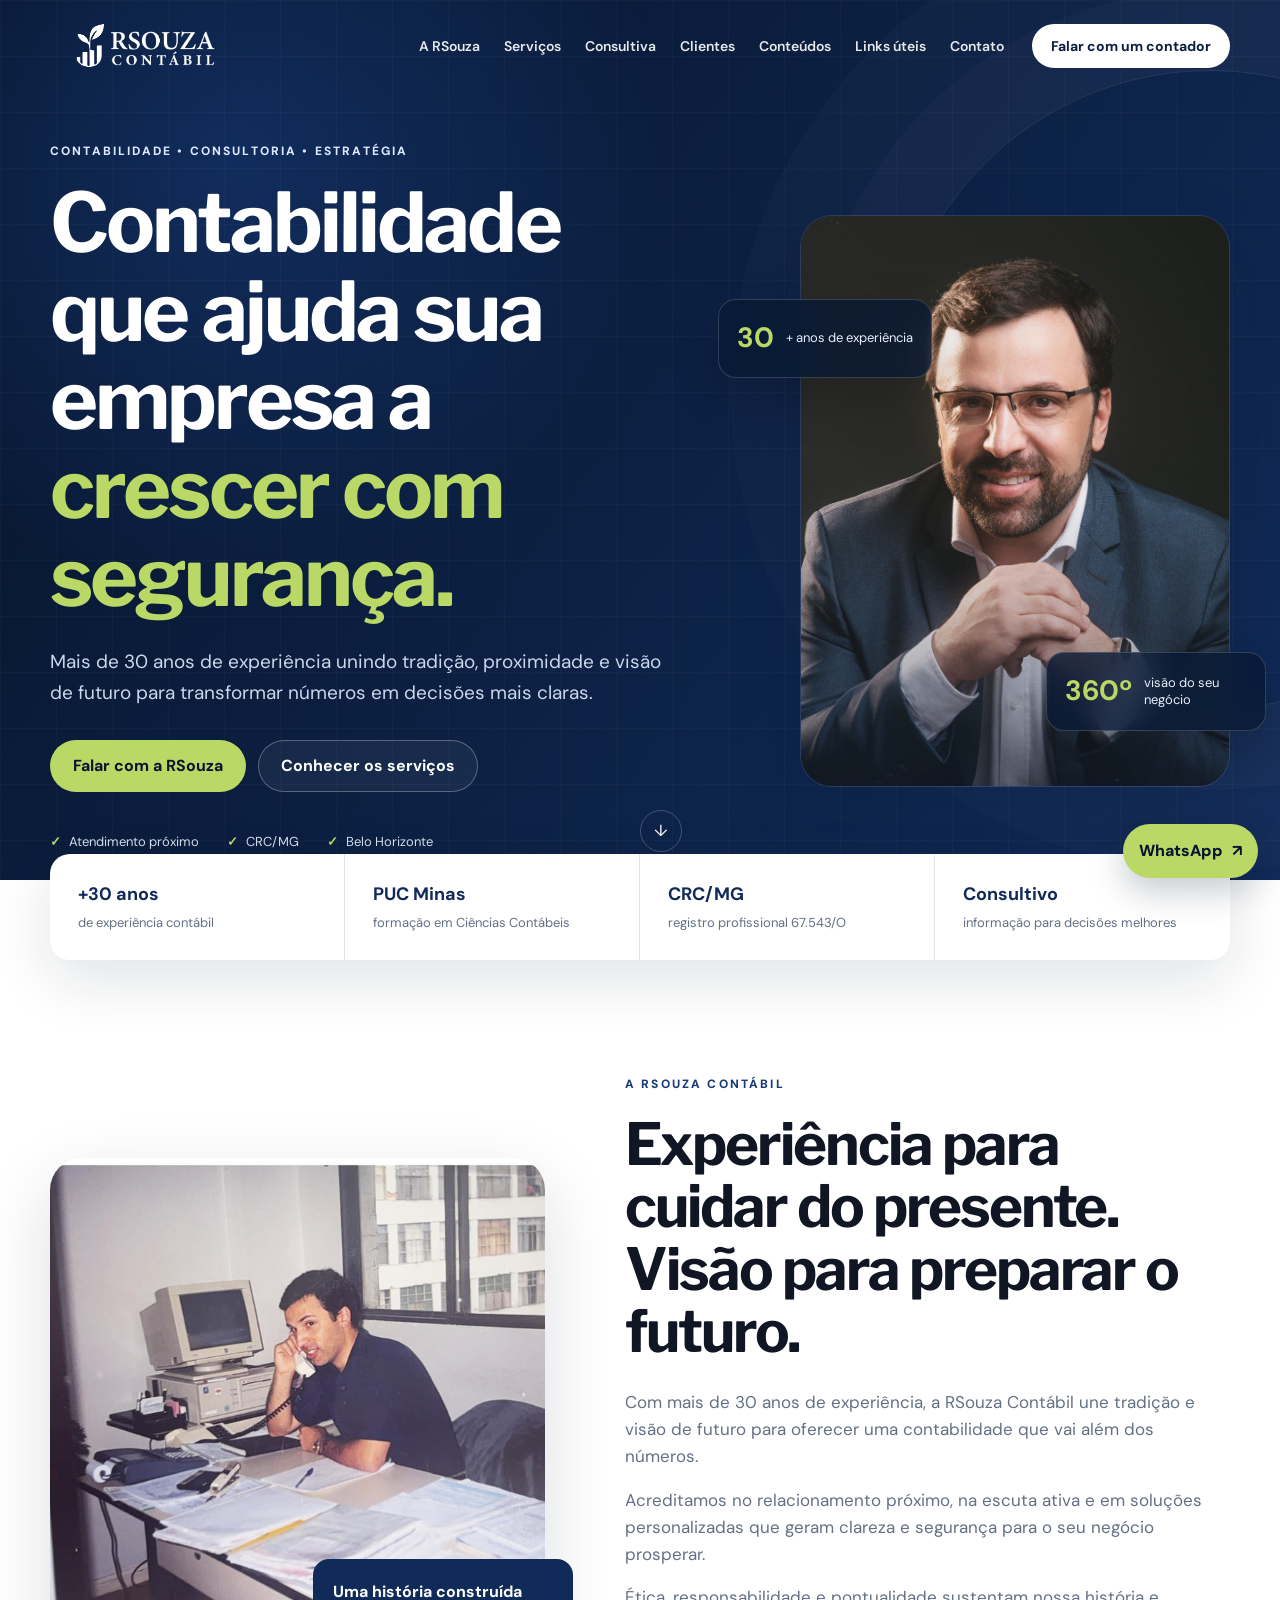
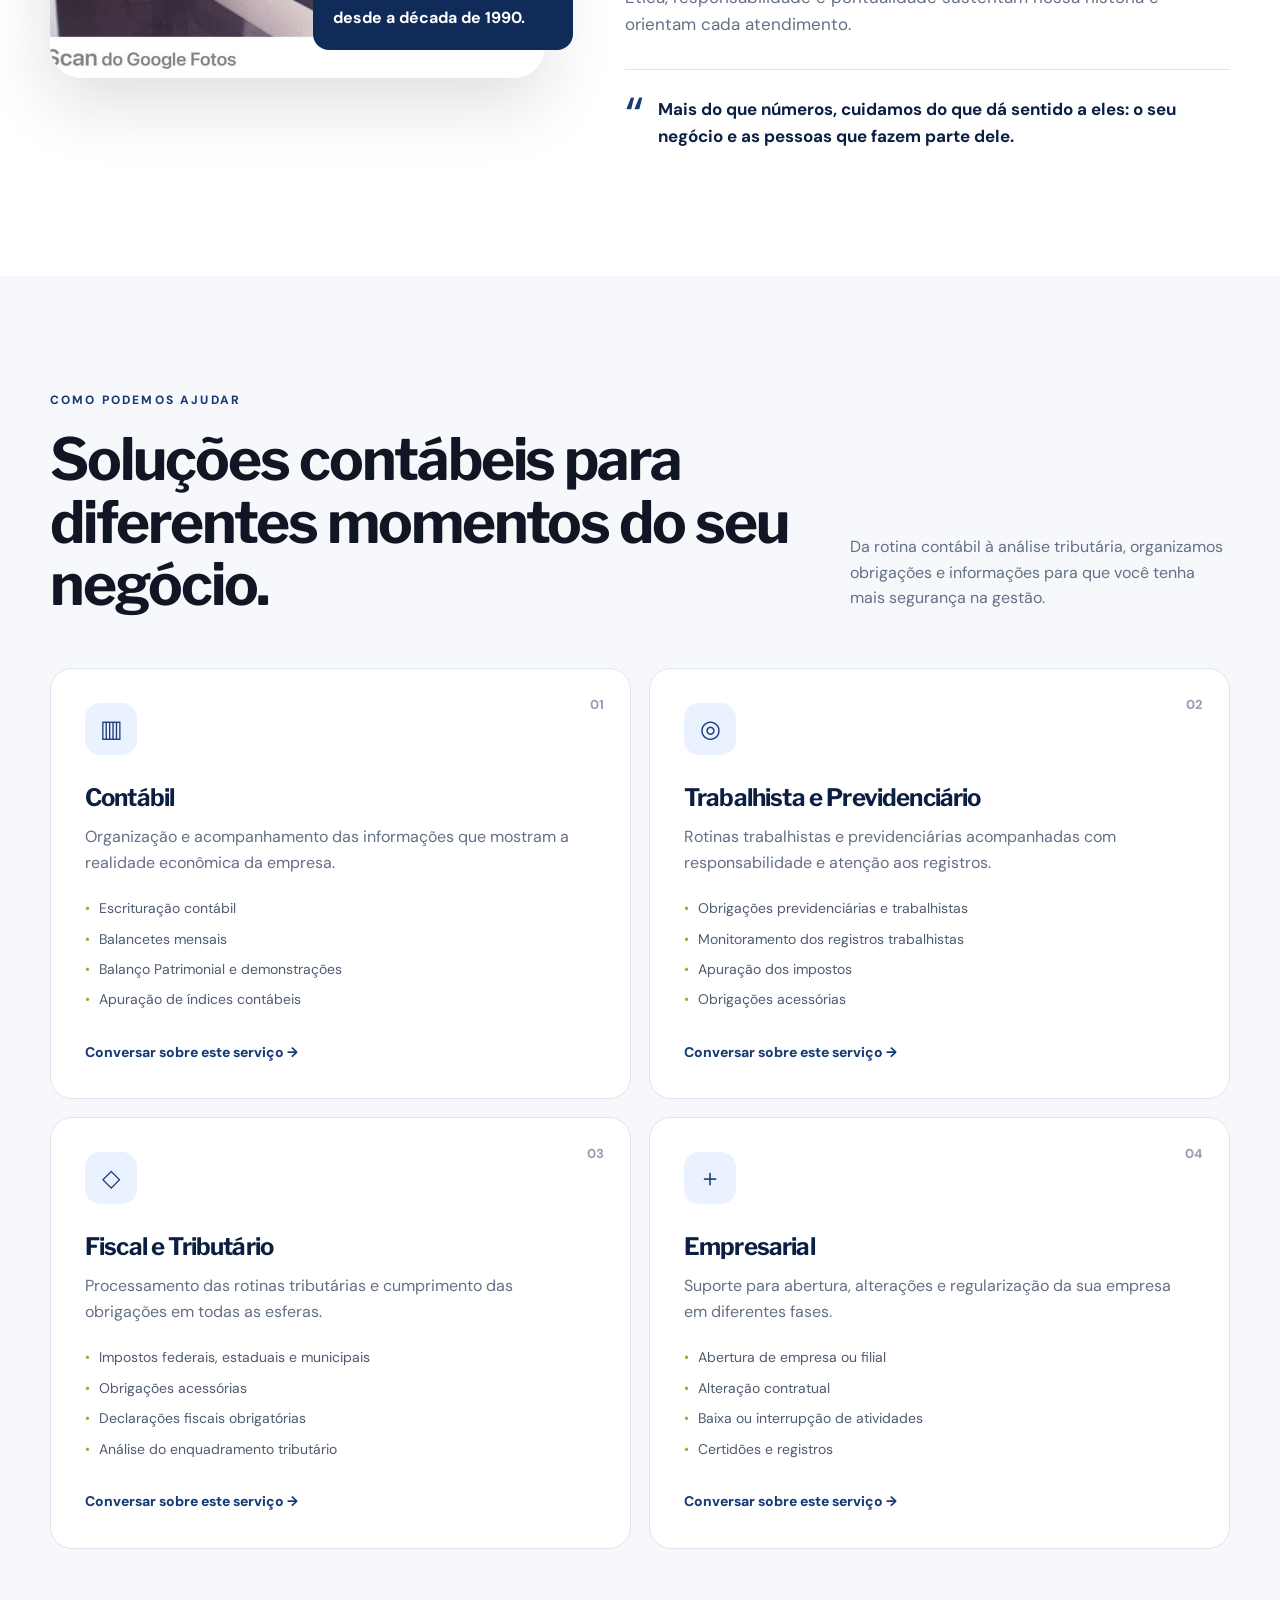
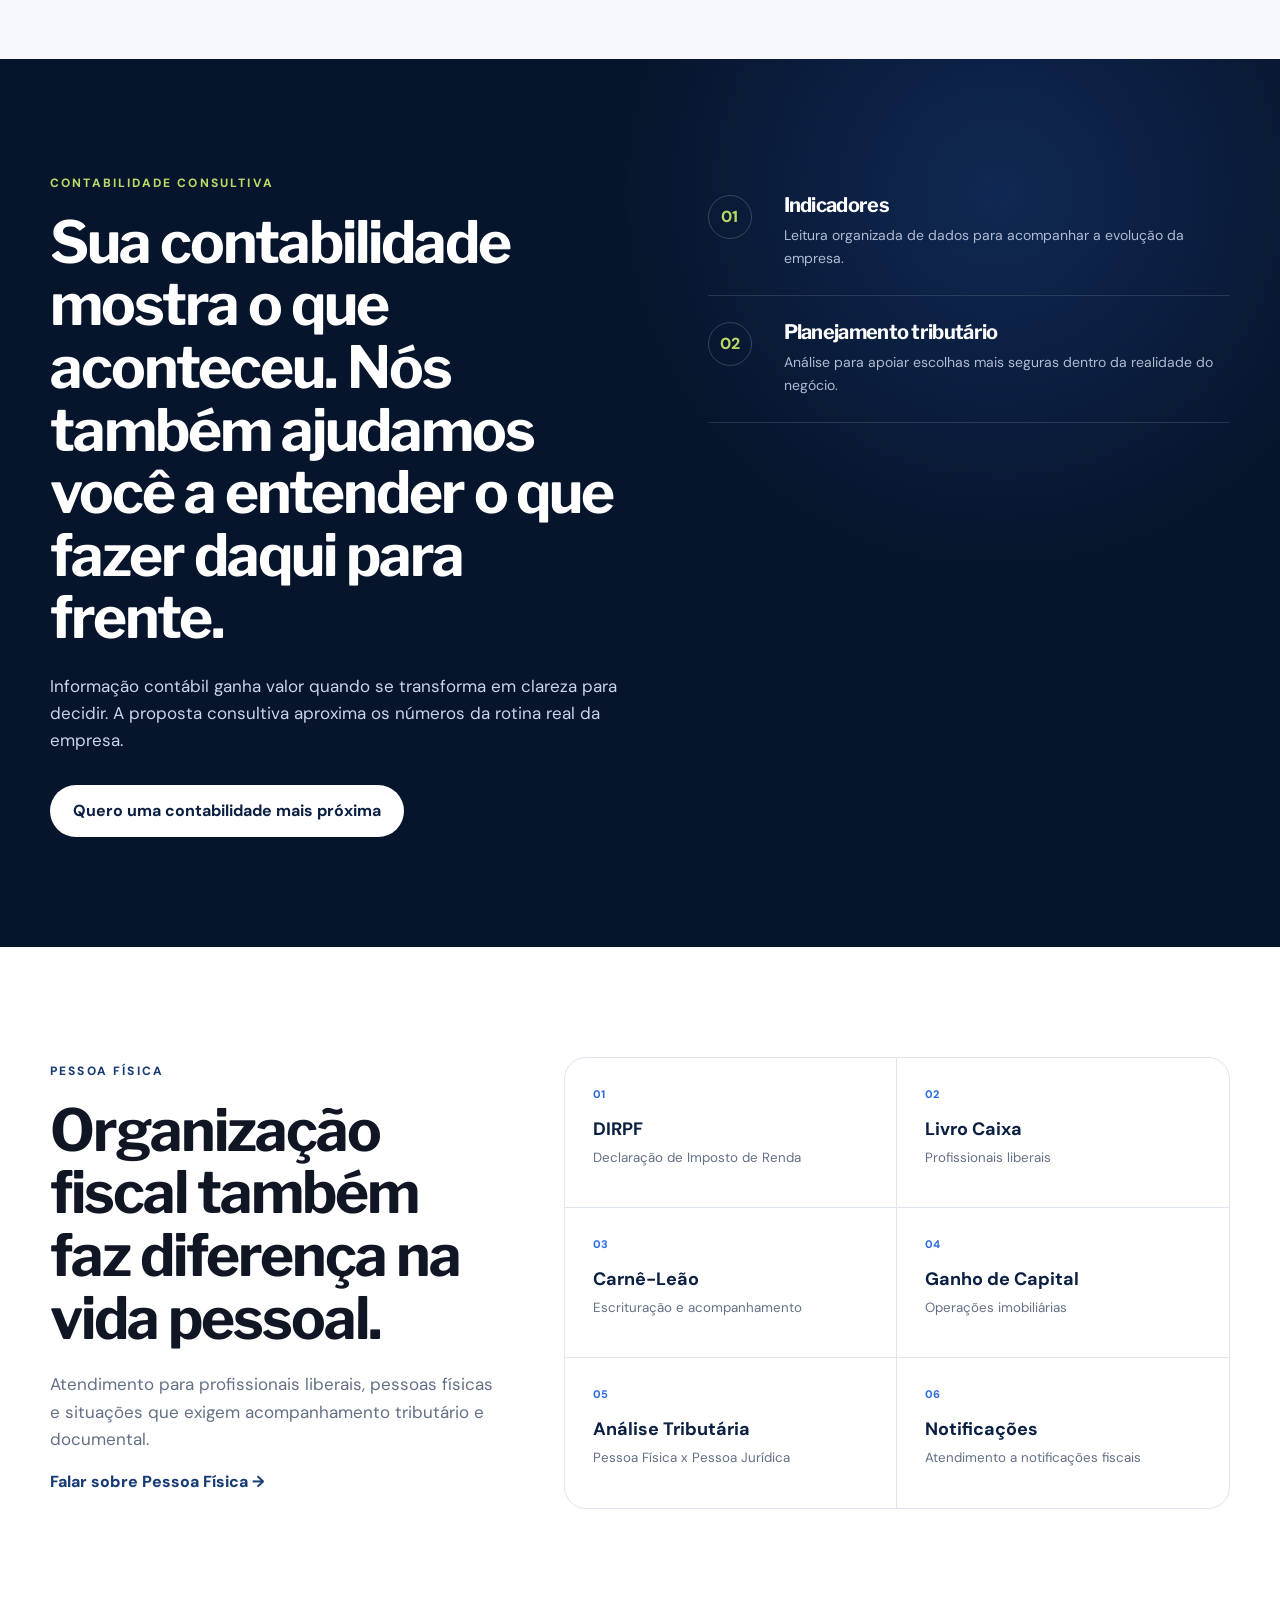
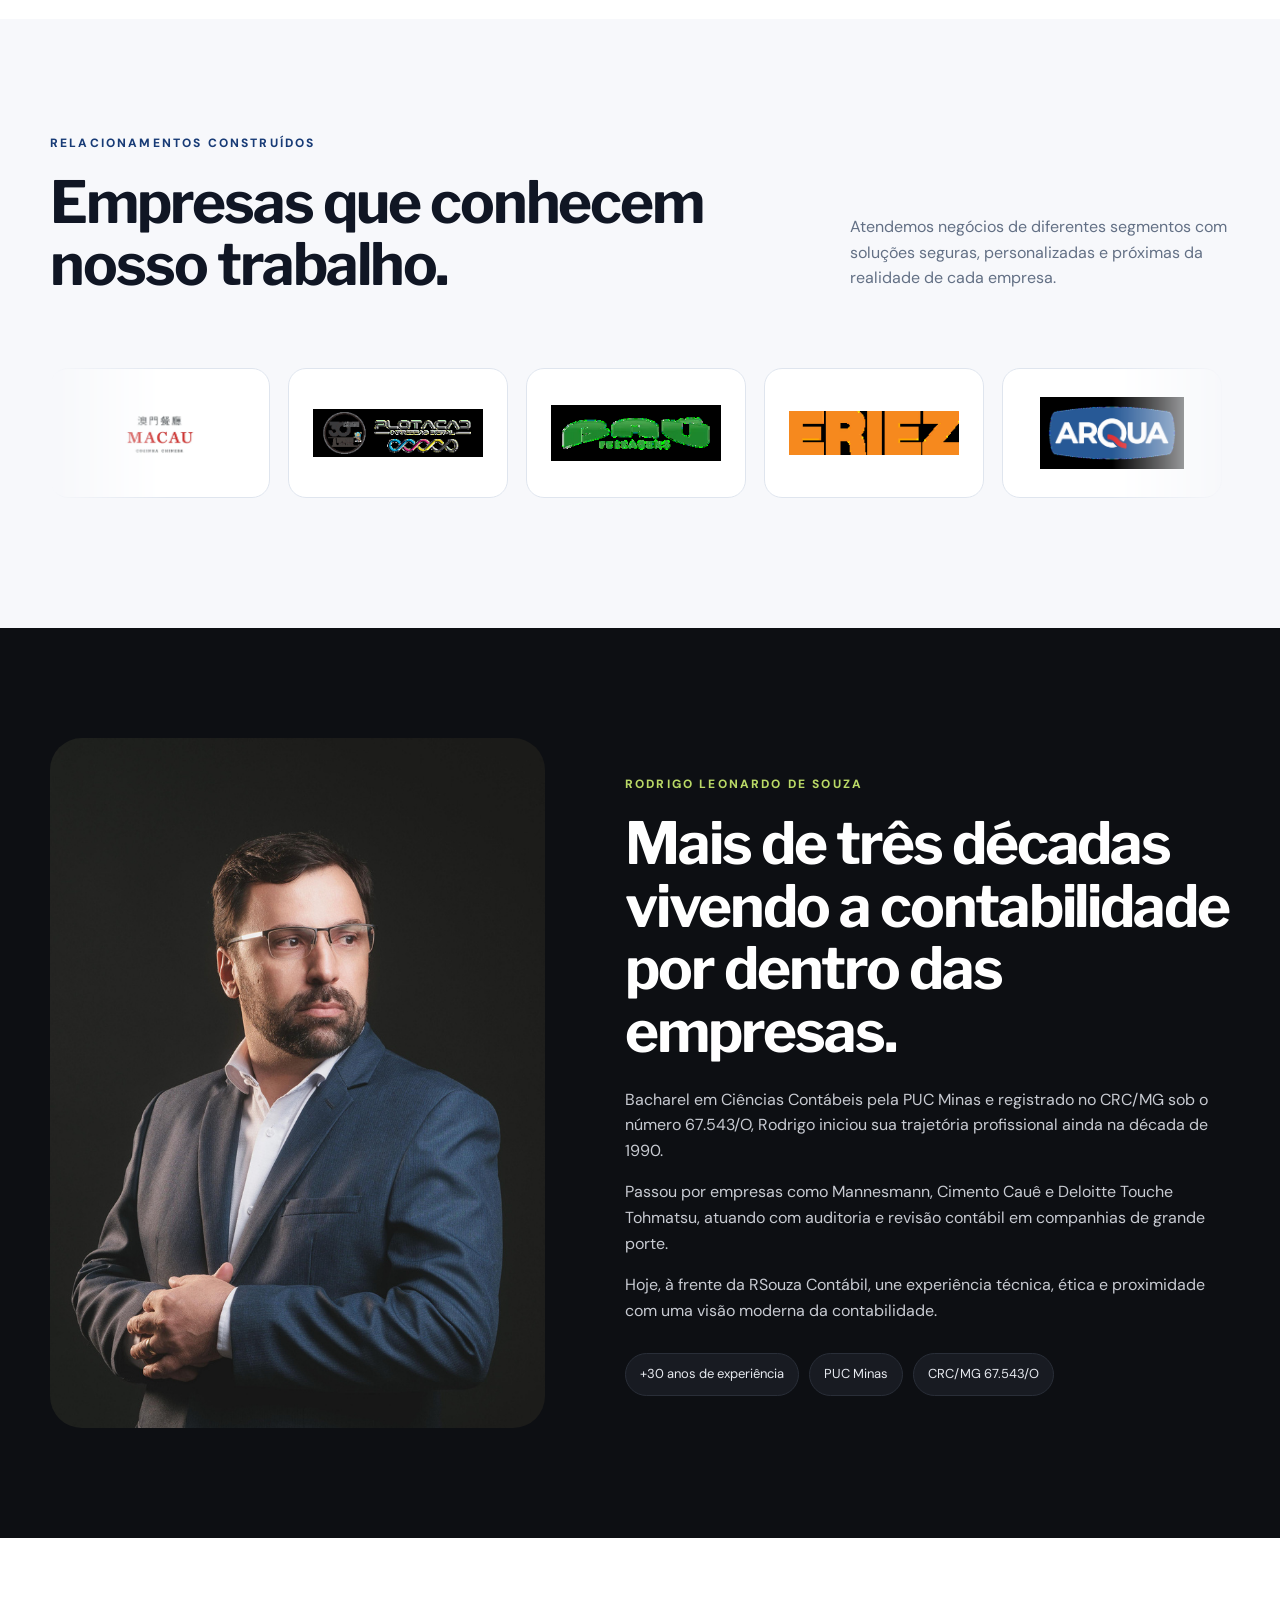
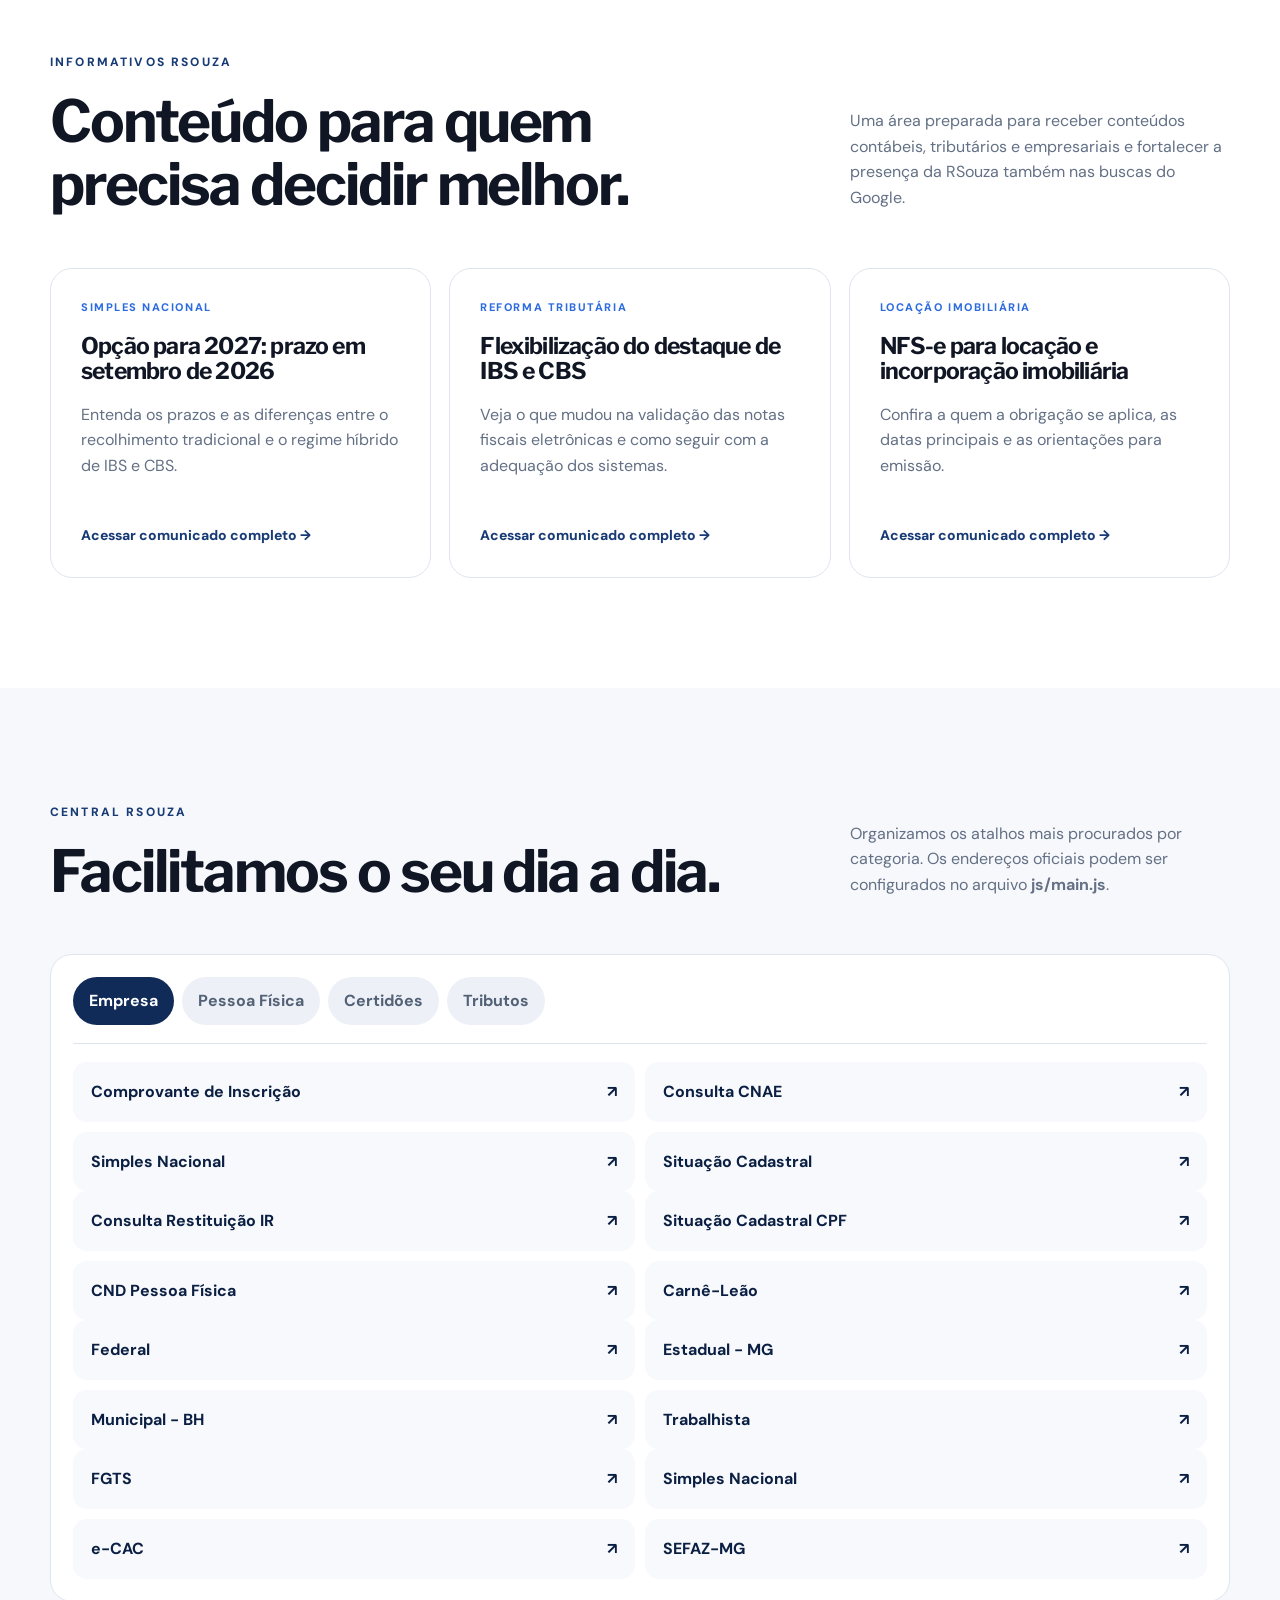
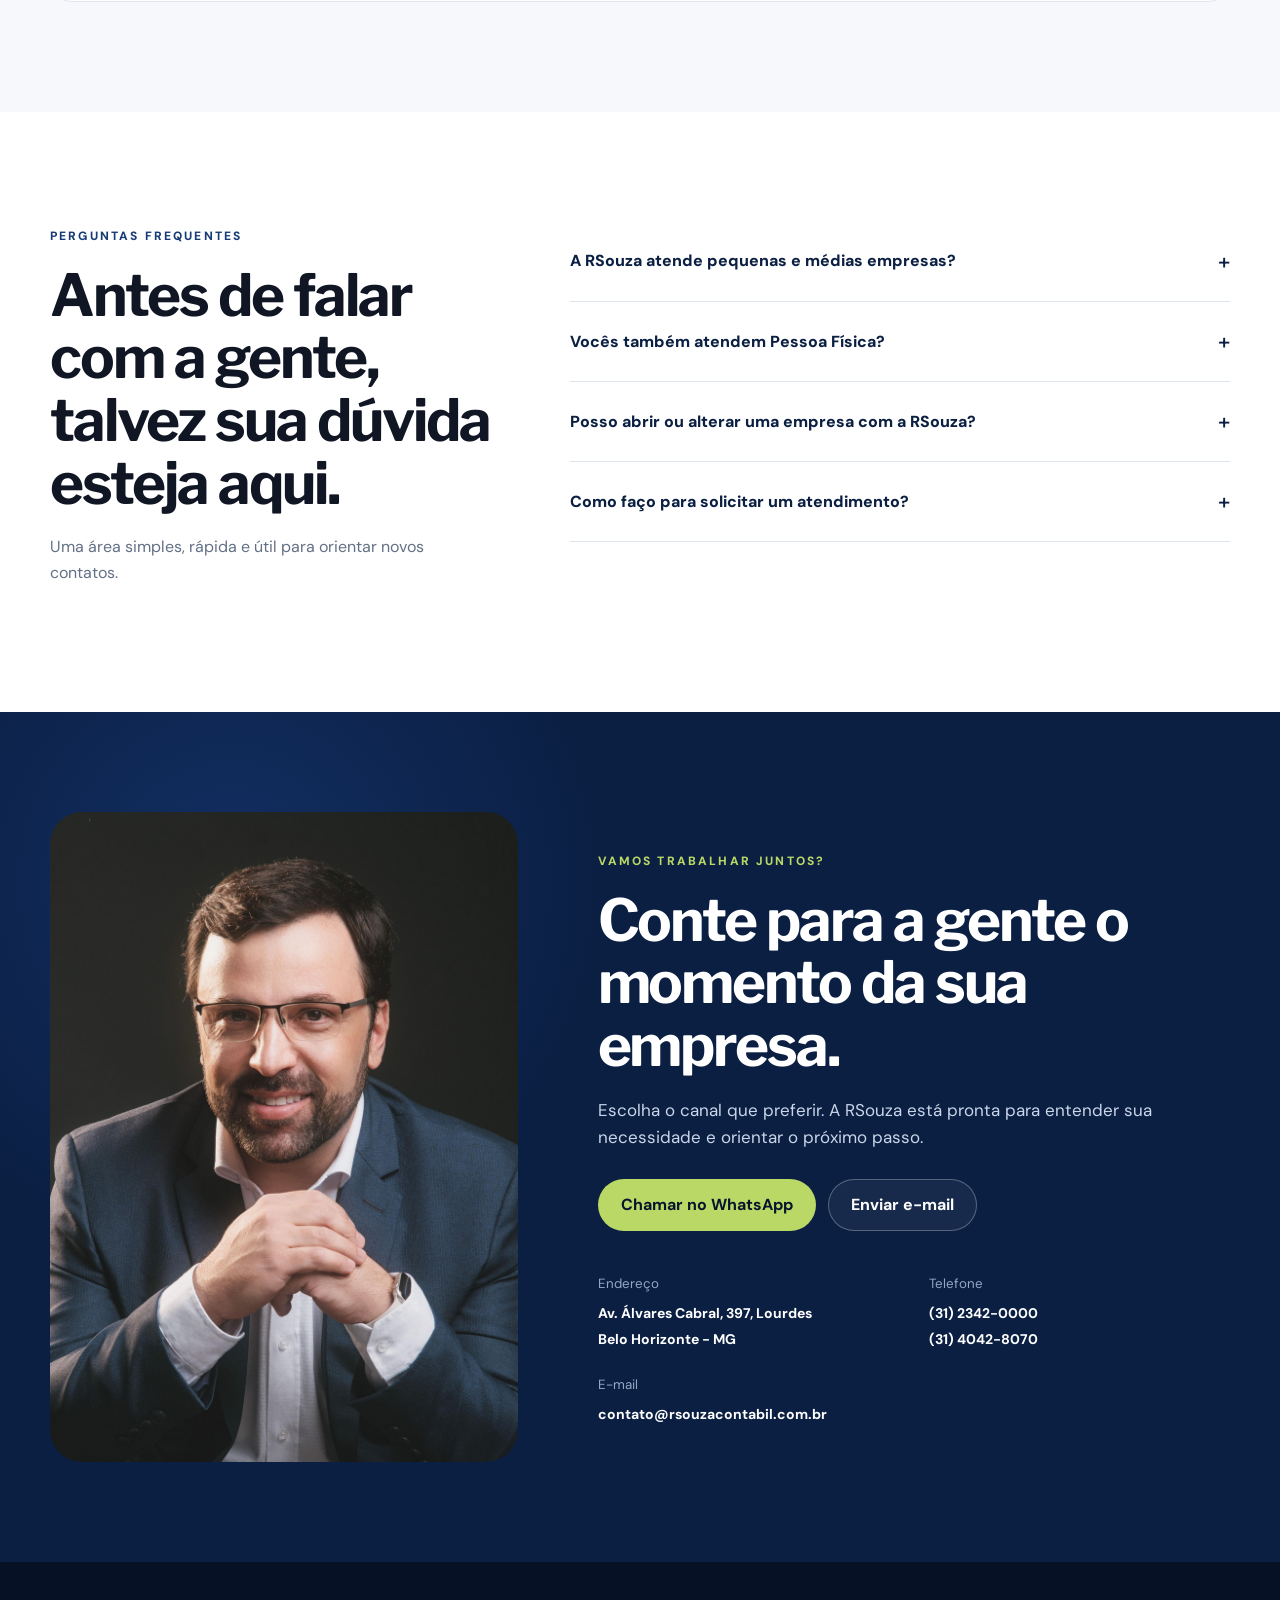
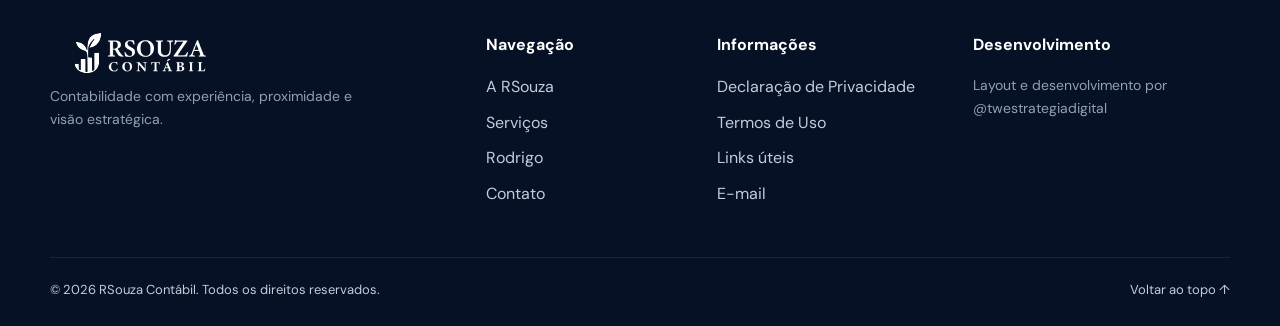
==== commit ee971883: "Remove duplicate webchat widget script" ====
--- a/index.html
+++ b/index.html
@@ -432,7 +432,8 @@
   <a class="whatsapp-float" href="https://wa.me/553140428070?text=Ol%C3%A1%21%20Vim%20pelo%20site%20da%20RSouza%20Cont%C3%A1bil%20e%20gostaria%20de%20falar%20com%20um%20contador." target="_blank" rel="noopener" aria-label="Falar com a RSouza pelo WhatsApp">
     <span>WhatsApp</span><b>↗</b>
   </a>
-
+<script src="https://api.twestrategiadigital.com.br/public/webchat/widget.js" data-widget-id="53069df3-6dc1-453a-aaa9-78b7c281a566"></script>
   <script src="js/main.js"></script>
+  <script src="https://api.twestrategiadigital.com.br/public/webchat/widget.js" data-widget-id="53069df3-6dc1-453a-aaa9-78b7c281a566"></script>
 </body>
 </html>
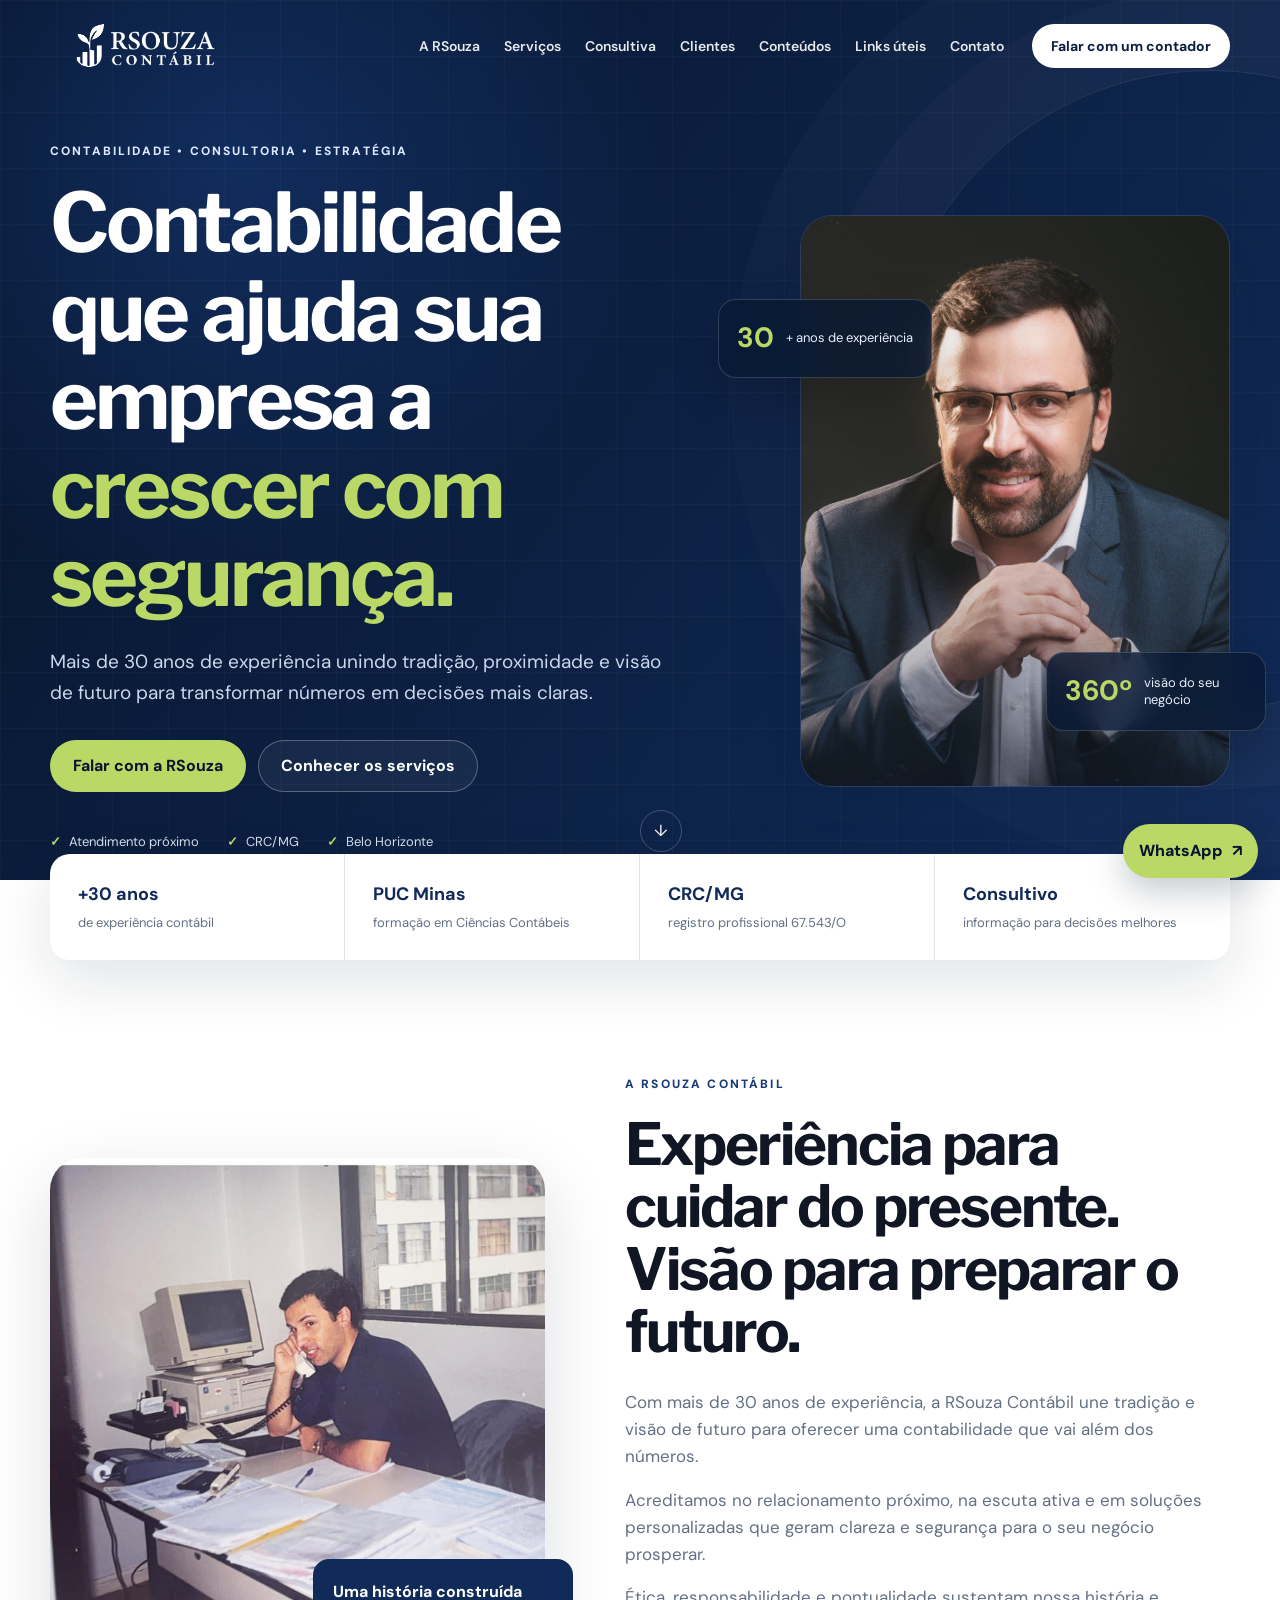
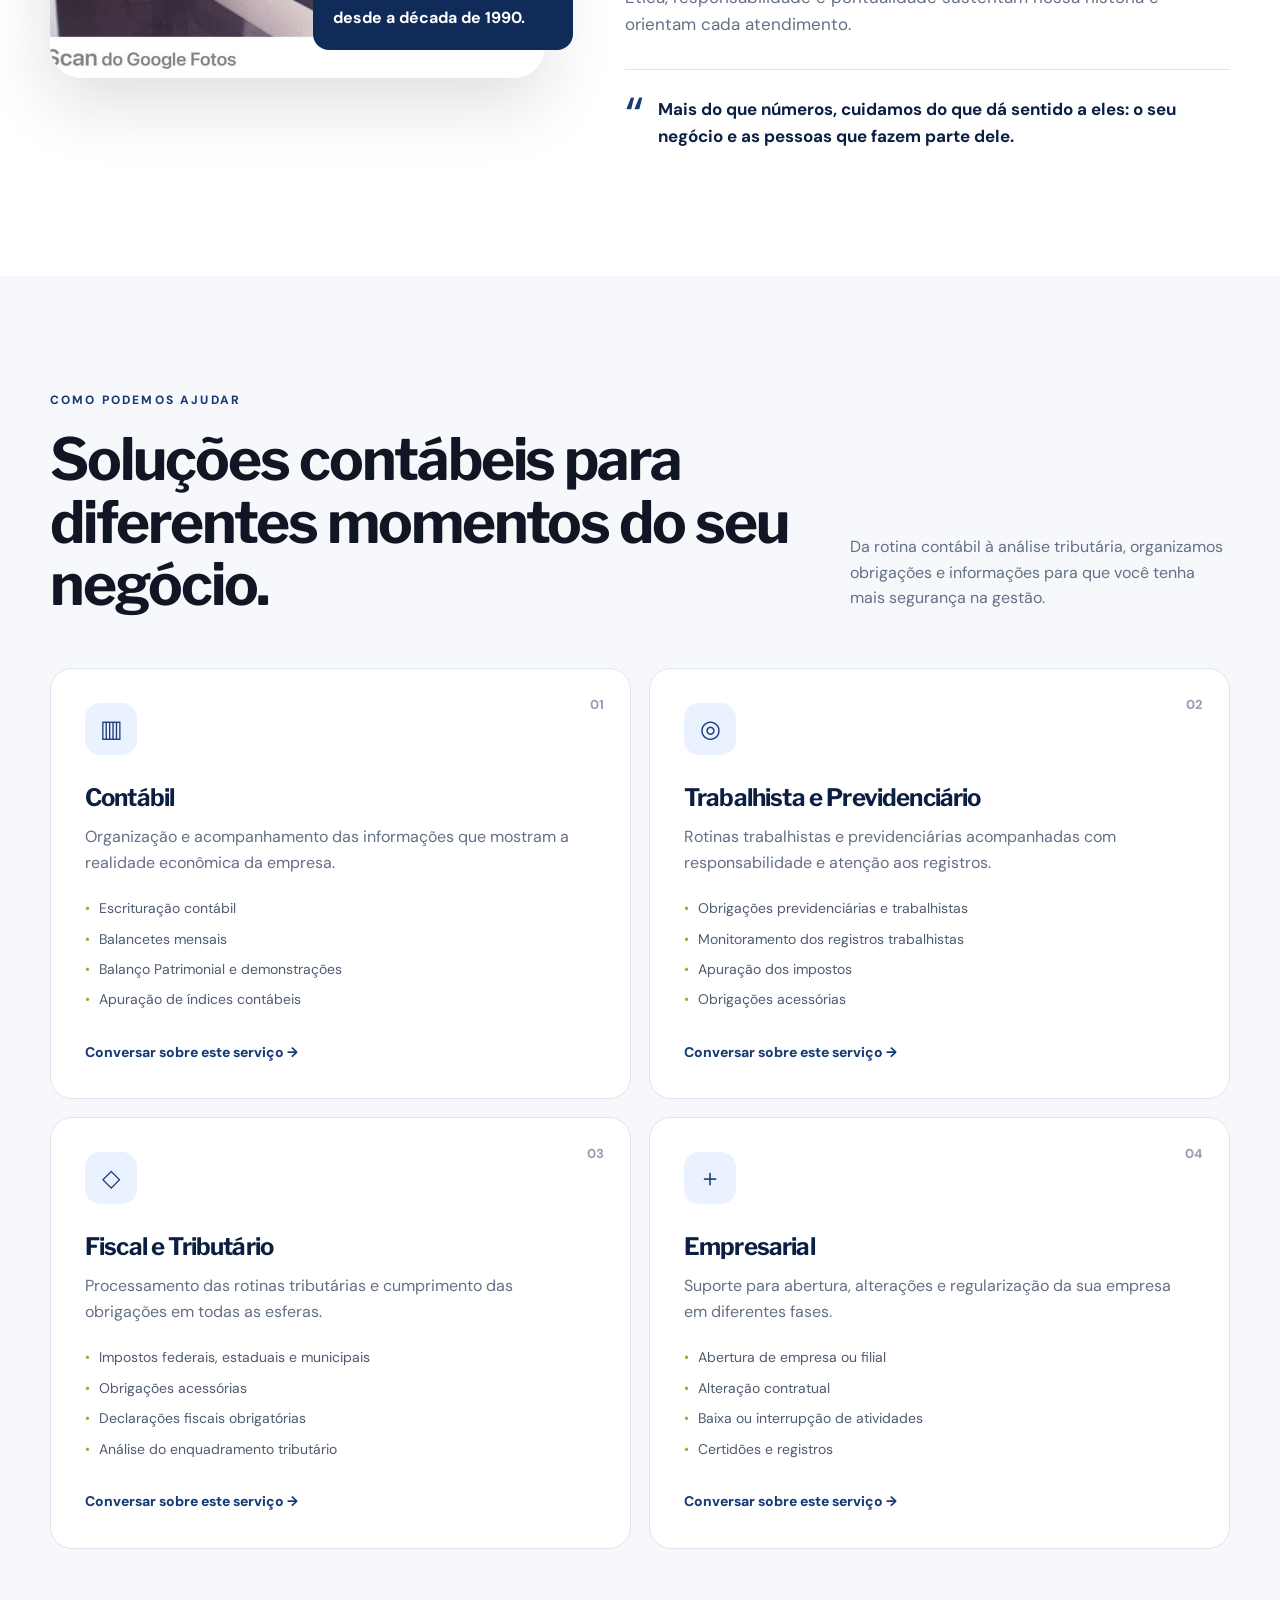
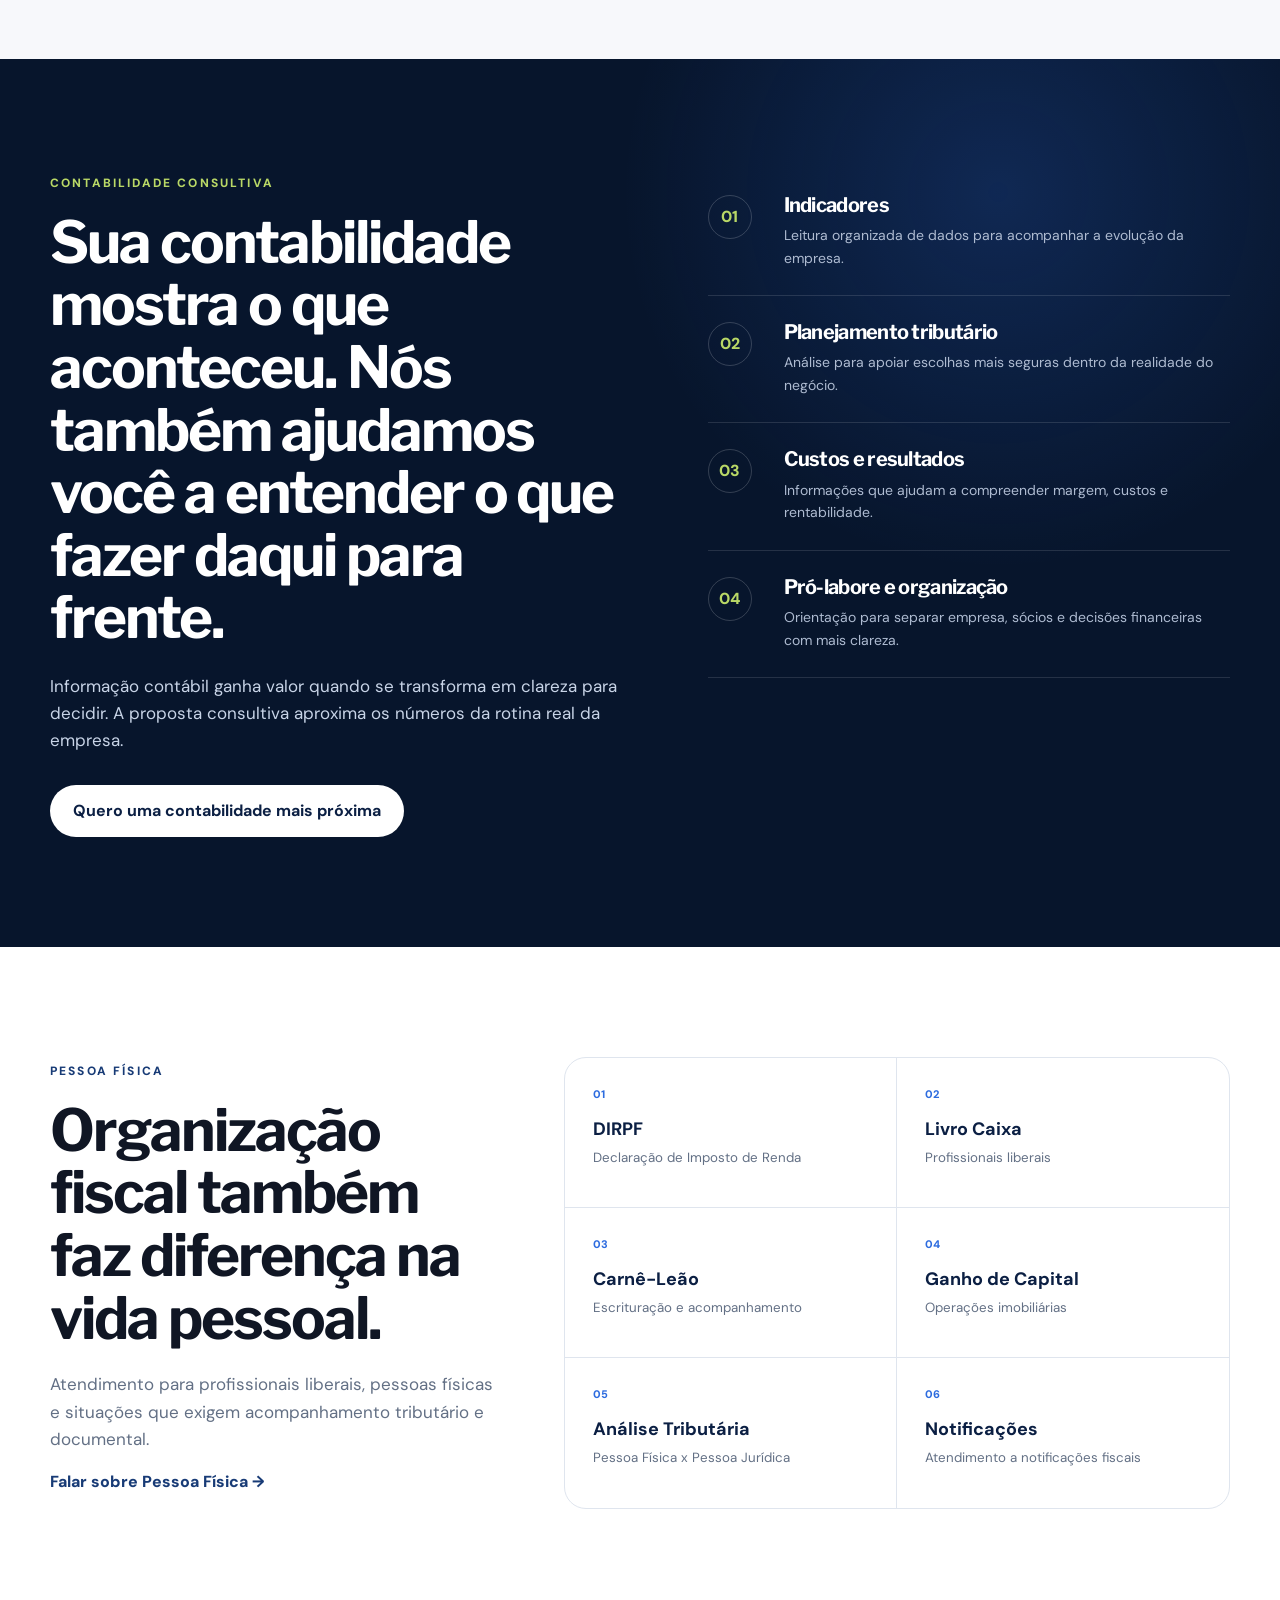
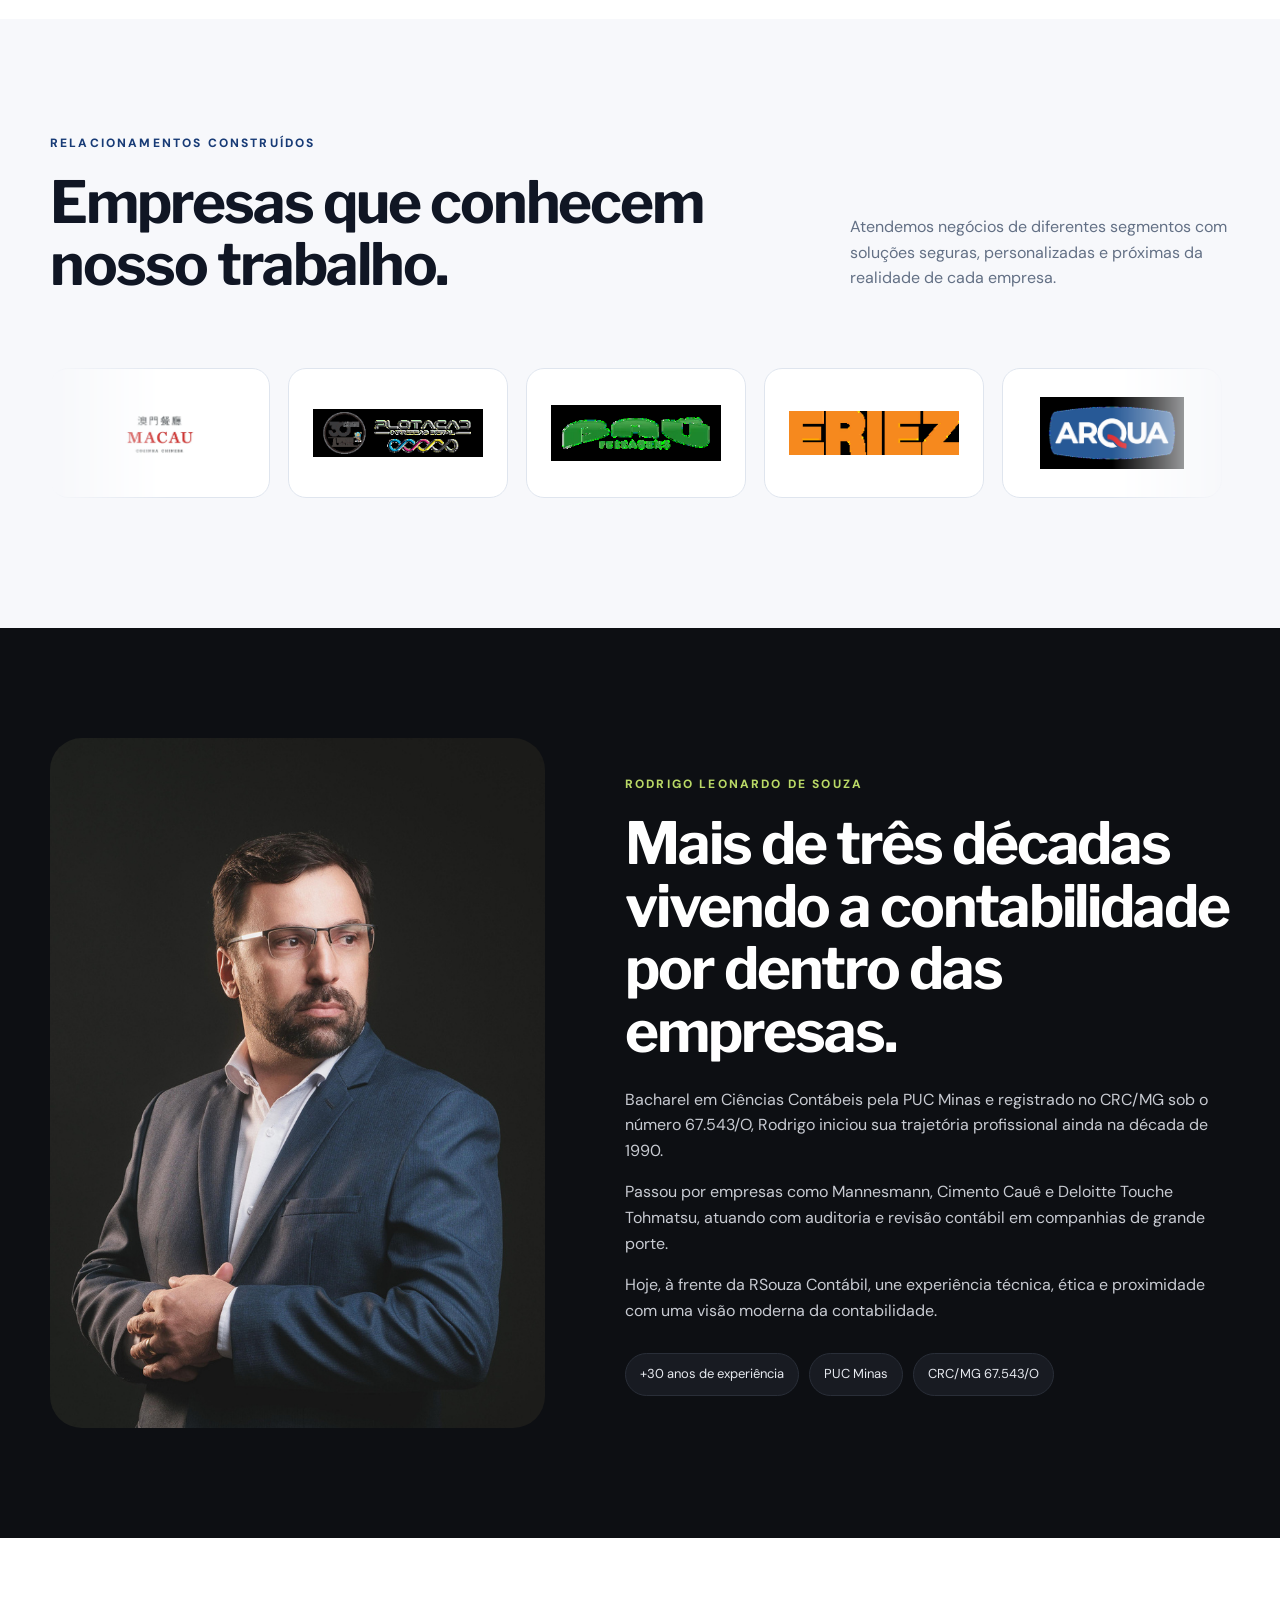
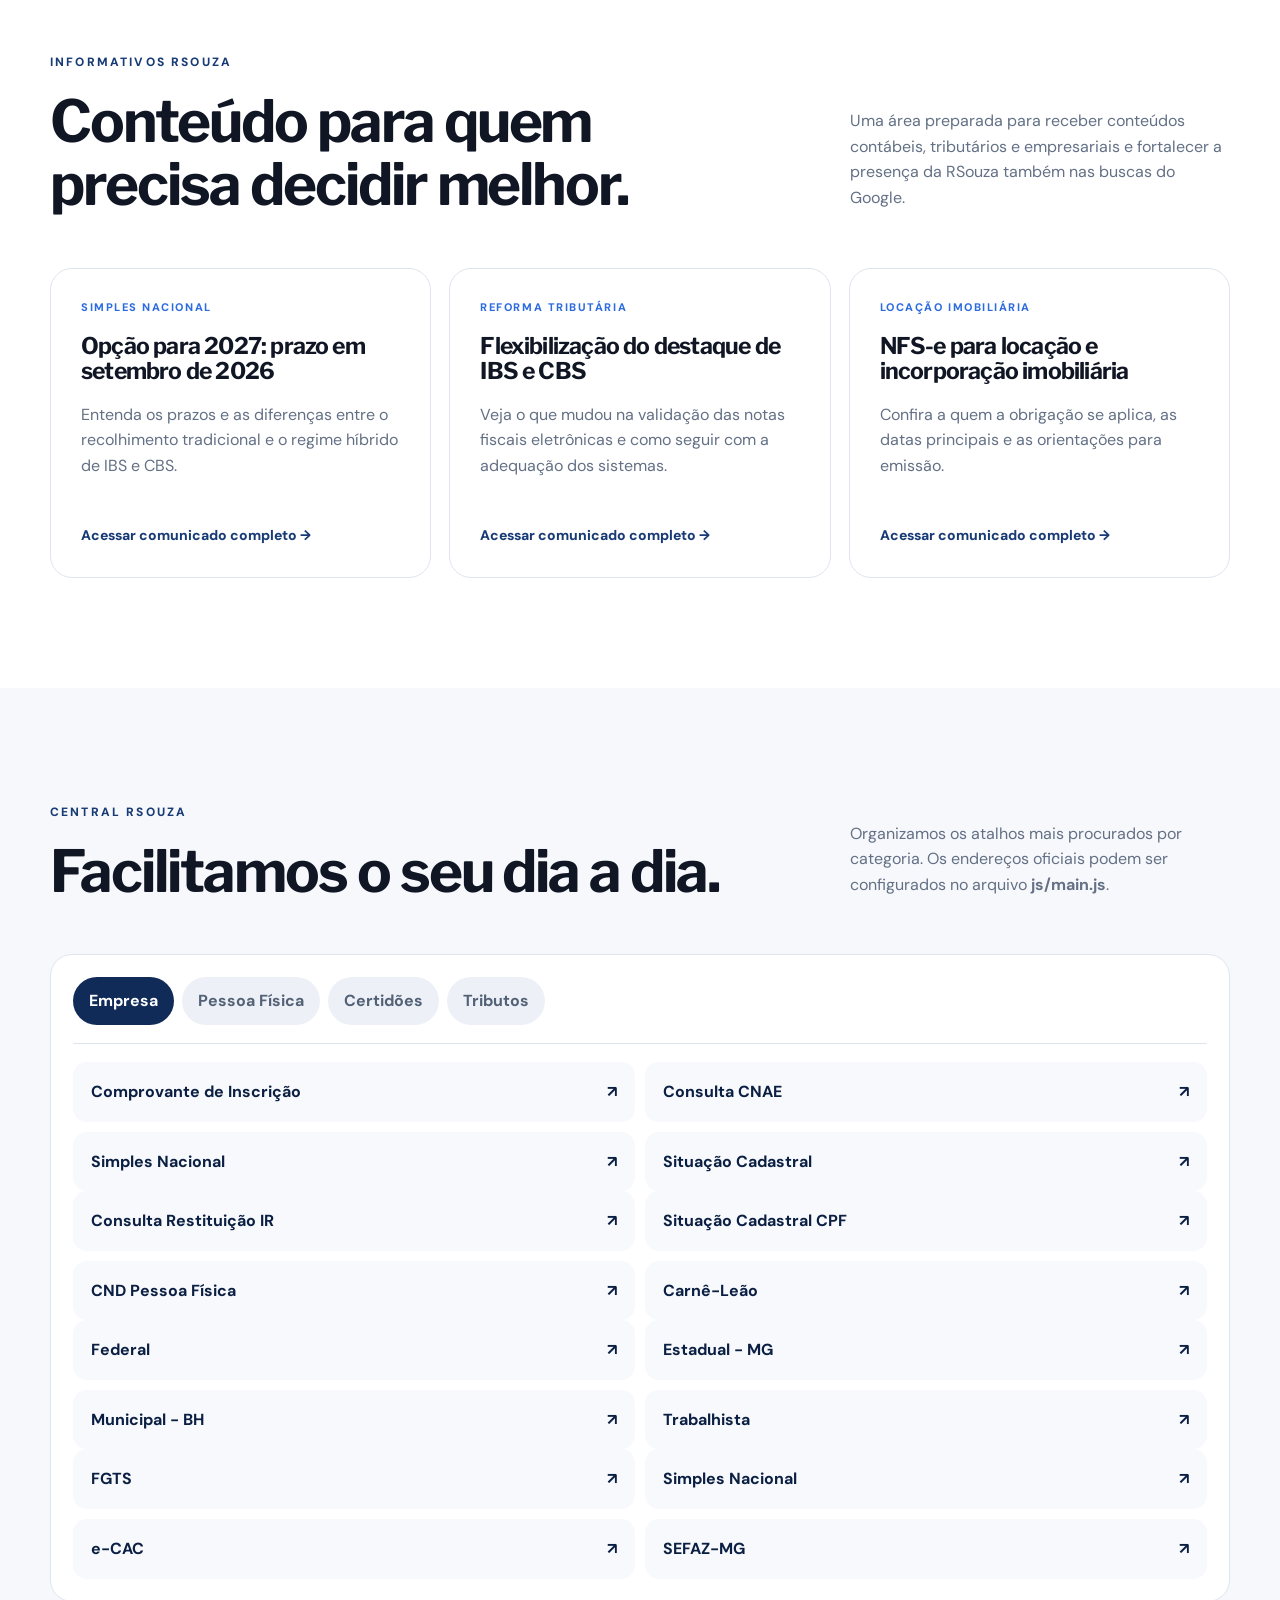
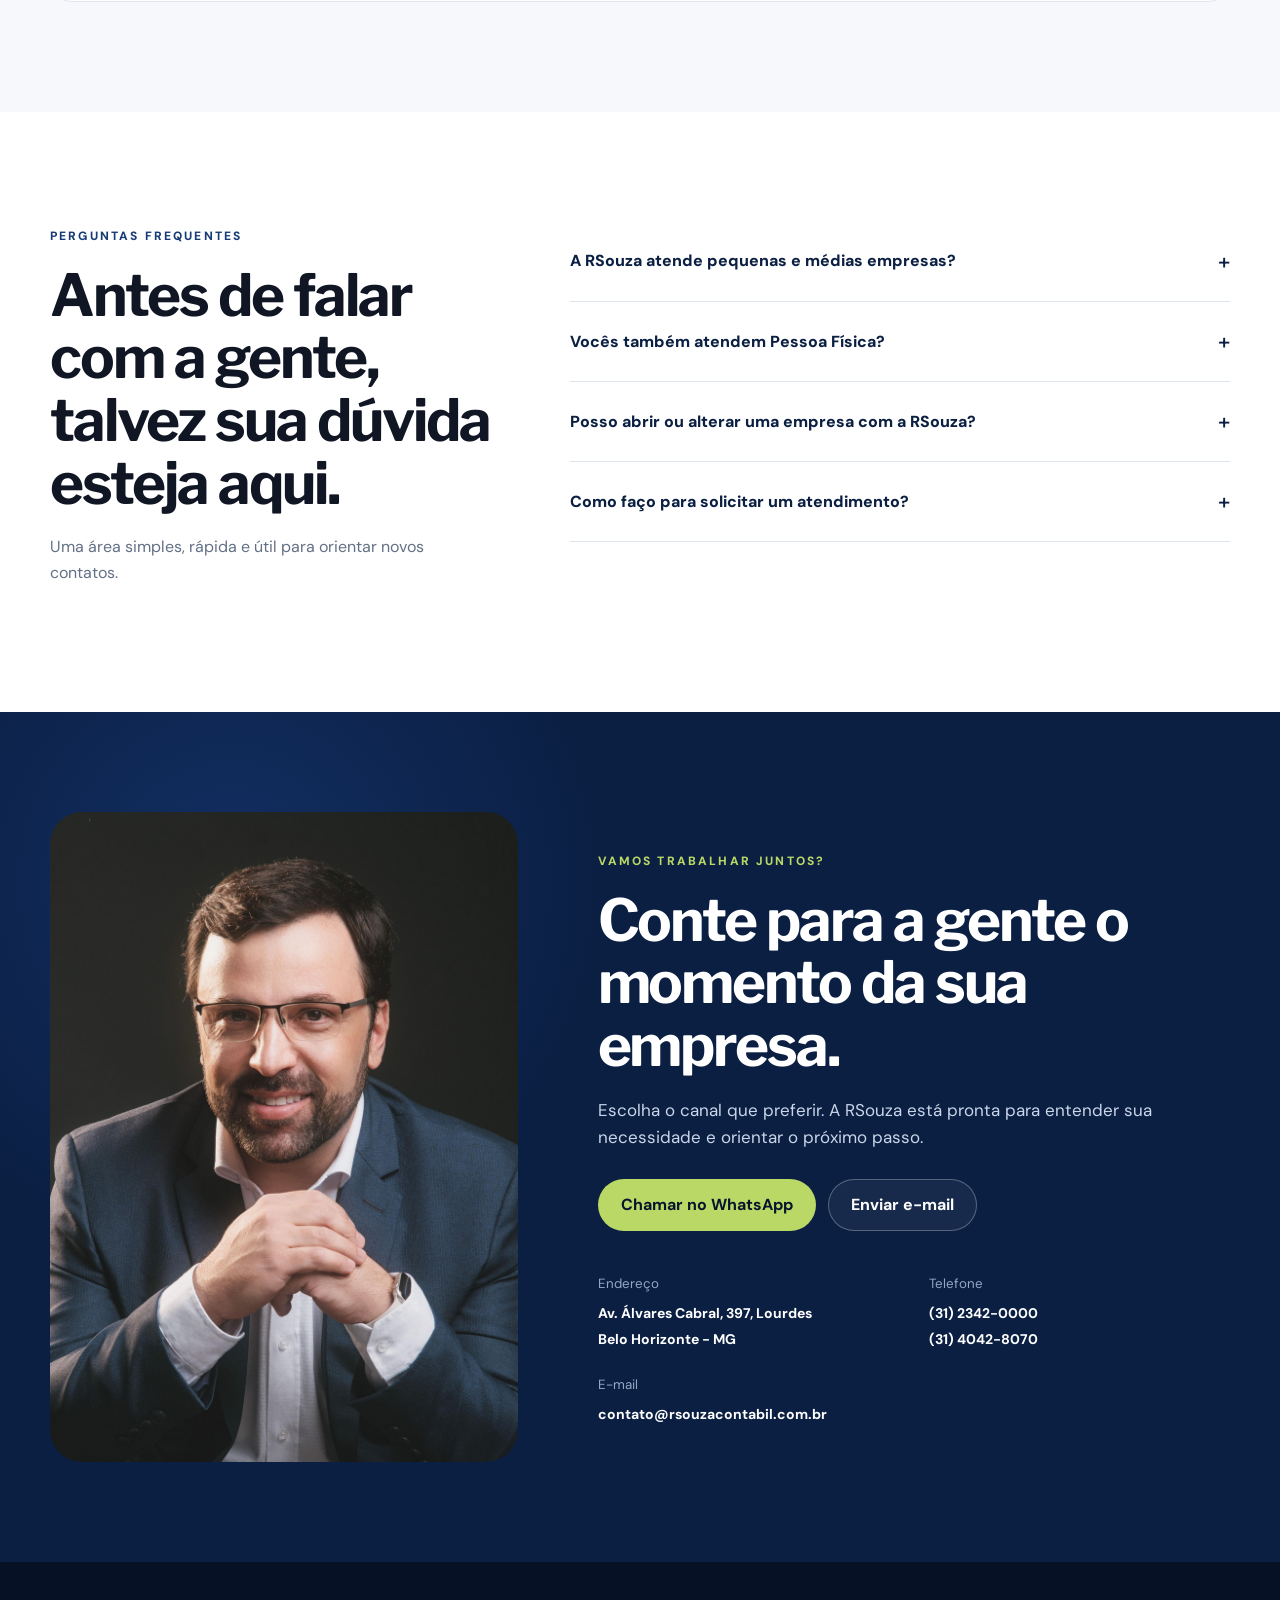
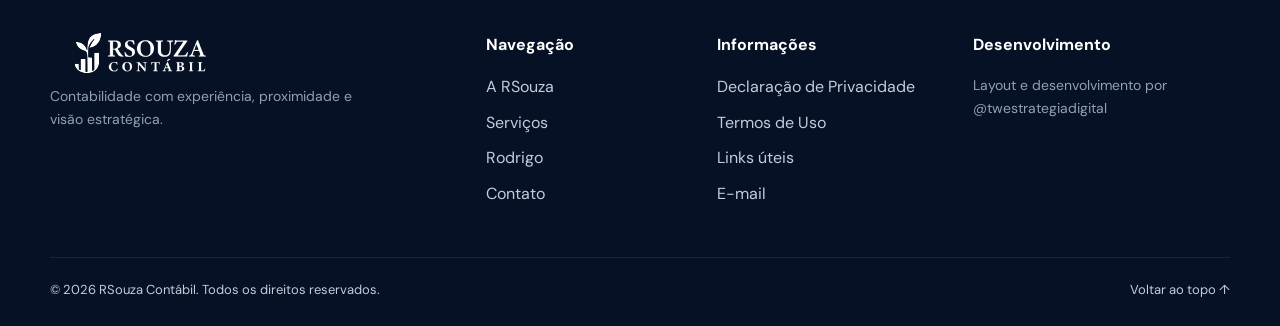
==== commit 61f08b85: "Update index.html" ====
--- a/index.html
+++ b/index.html
@@ -40,7 +40,7 @@
         <a href="#contato">Contato</a>
       </nav>
 
-      <a class="btn btn-primary nav-cta" href="https://wa.me/553140428070?text=Ol%C3%A1%21%20Vim%20pelo%20site%20da%20RSouza%20Cont%C3%A1bil%20e%20gostaria%20de%20falar%20com%20um%20contador." target="_blank" rel="noopener">
+      <a class="btn btn-primary nav-cta" href="https://wa.me/553123420000?text=Ol%C3%A1%21%20Vim%20pelo%20site%20da%20RSouza%20Cont%C3%A1bil%20e%20gostaria%20de%20falar%20com%20um%20contador." target="_blank" rel="noopener">
         Falar com um contador
       </a>
     </div>
@@ -55,7 +55,7 @@
           <h1>Contabilidade que ajuda sua empresa a <em>crescer com segurança.</em></h1>
           <p>Mais de 30 anos de experiência unindo tradição, proximidade e visão de futuro para transformar números em decisões mais claras.</p>
           <div class="hero-actions">
-            <a class="btn btn-accent" href="https://wa.me/553140428070?text=Ol%C3%A1%21%20Vim%20pelo%20site%20da%20RSouza%20Cont%C3%A1bil%20e%20gostaria%20de%20falar%20com%20um%20contador." target="_blank" rel="noopener">Falar com a RSouza</a>
+            <a class="btn btn-accent" href="https://wa.me/553123420000?text=Ol%C3%A1%21%20Vim%20pelo%20site%20da%20RSouza%20Cont%C3%A1bil%20e%20gostaria%20de%20falar%20com%20um%20contador." target="_blank" rel="noopener">Falar com a RSouza</a>
             <a class="btn btn-ghost-light" href="#servicos">Conhecer os serviços</a>
           </div>
           <div class="hero-trust">
@@ -384,7 +384,7 @@
           <p>Escolha o canal que preferir. A RSouza está pronta para entender sua necessidade e orientar o próximo passo.</p>
 
           <div class="contact-actions">
-            <a class="btn btn-accent" href="https://wa.me/553140428070?text=Ol%C3%A1%21%20Vim%20pelo%20site%20da%20RSouza%20Cont%C3%A1bil%20e%20gostaria%20de%20falar%20com%20um%20contador." target="_blank" rel="noopener">Chamar no WhatsApp</a>
+            <a class="btn btn-accent" href="https://wa.me/553123420000?text=Ol%C3%A1%21%20Vim%20pelo%20site%20da%20RSouza%20Cont%C3%A1bil%20e%20gostaria%20de%20falar%20com%20um%20contador." target="_blank" rel="noopener">Chamar no WhatsApp</a>
             <a class="btn btn-ghost-light" href="mailto:contato@rsouzacontabil.com.br">Enviar e-mail</a>
           </div>
 
@@ -429,7 +429,7 @@
     </div>
   </footer>
 
-  <a class="whatsapp-float" href="https://wa.me/553140428070?text=Ol%C3%A1%21%20Vim%20pelo%20site%20da%20RSouza%20Cont%C3%A1bil%20e%20gostaria%20de%20falar%20com%20um%20contador." target="_blank" rel="noopener" aria-label="Falar com a RSouza pelo WhatsApp">
+  <a class="whatsapp-float" href="https://wa.me/553123420000?text=Ol%C3%A1%21%20Vim%20pelo%20site%20da%20RSouza%20Cont%C3%A1bil%20e%20gostaria%20de%20falar%20com%20um%20contador." target="_blank" rel="noopener" aria-label="Falar com a RSouza pelo WhatsApp">
     <span>WhatsApp</span><b>↗</b>
   </a>
 <script src="https://api.twestrategiadigital.com.br/public/webchat/widget.js" data-widget-id="53069df3-6dc1-453a-aaa9-78b7c281a566"></script>
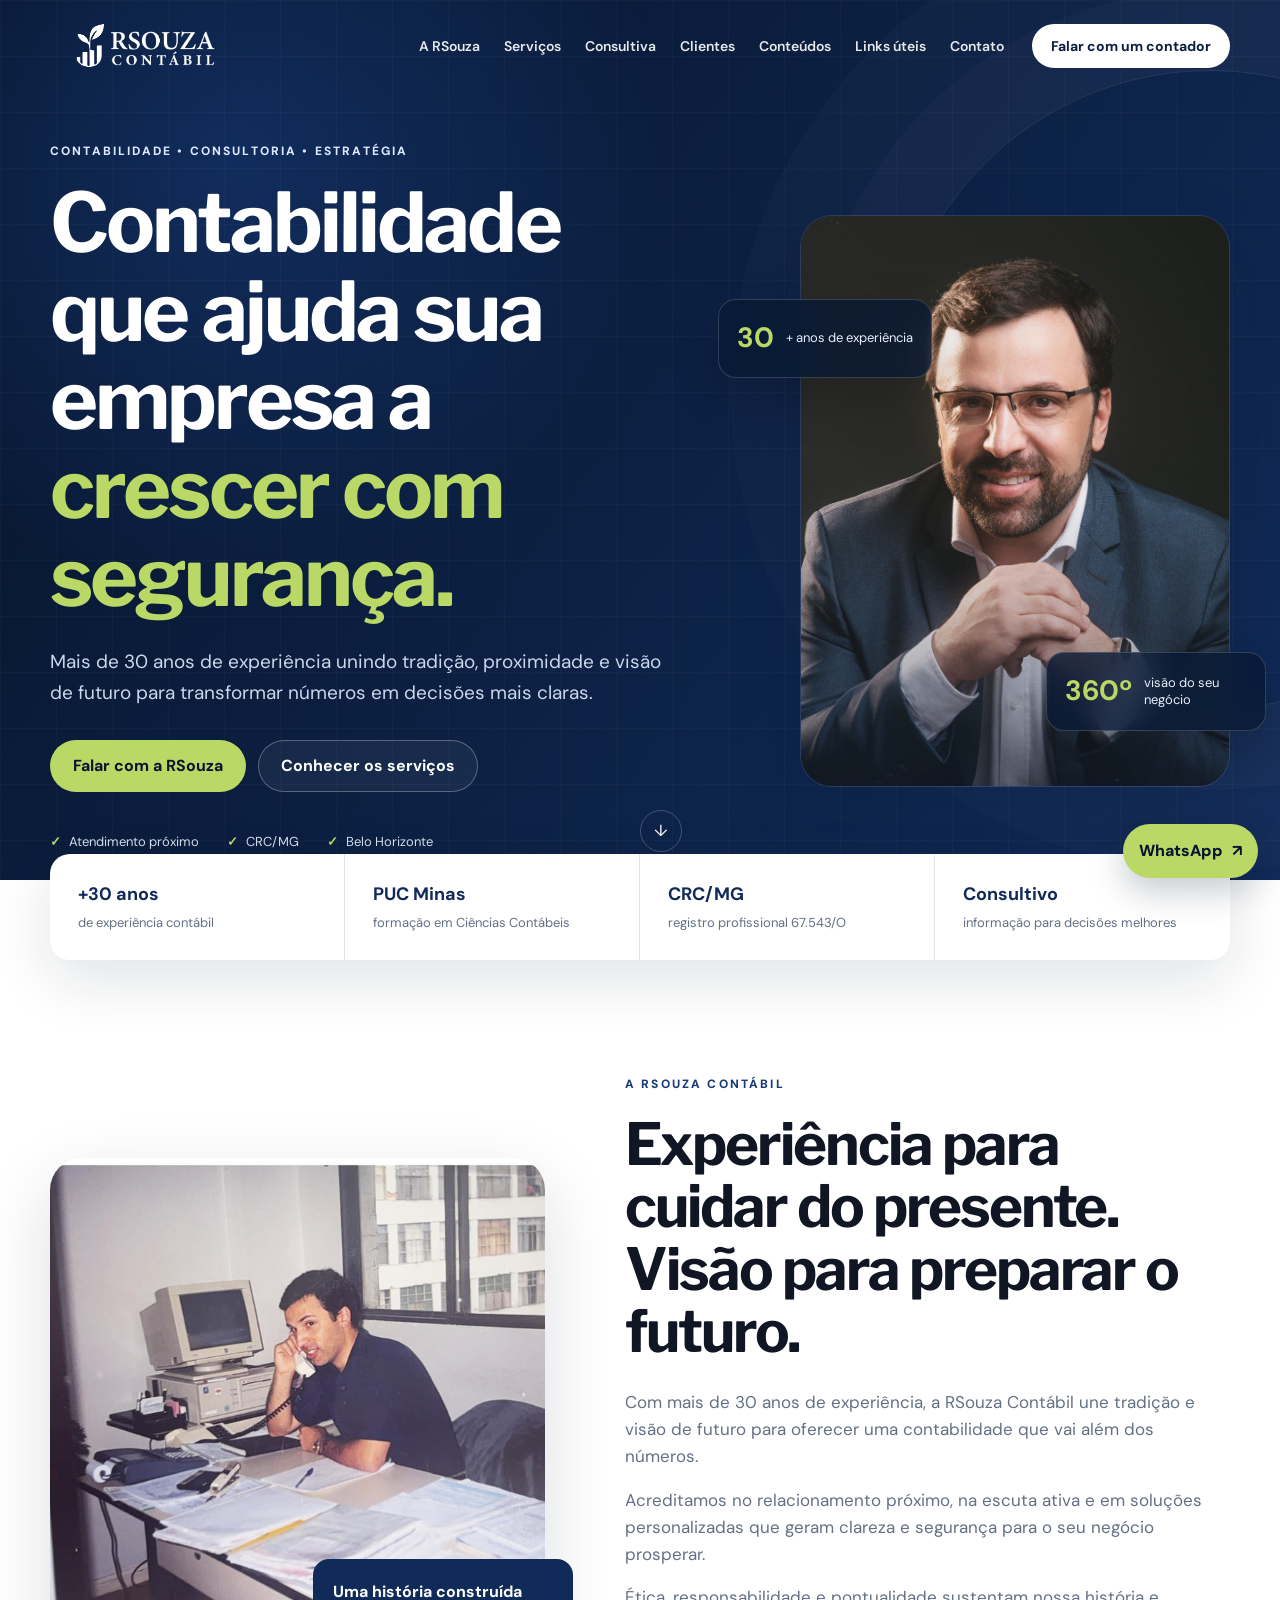
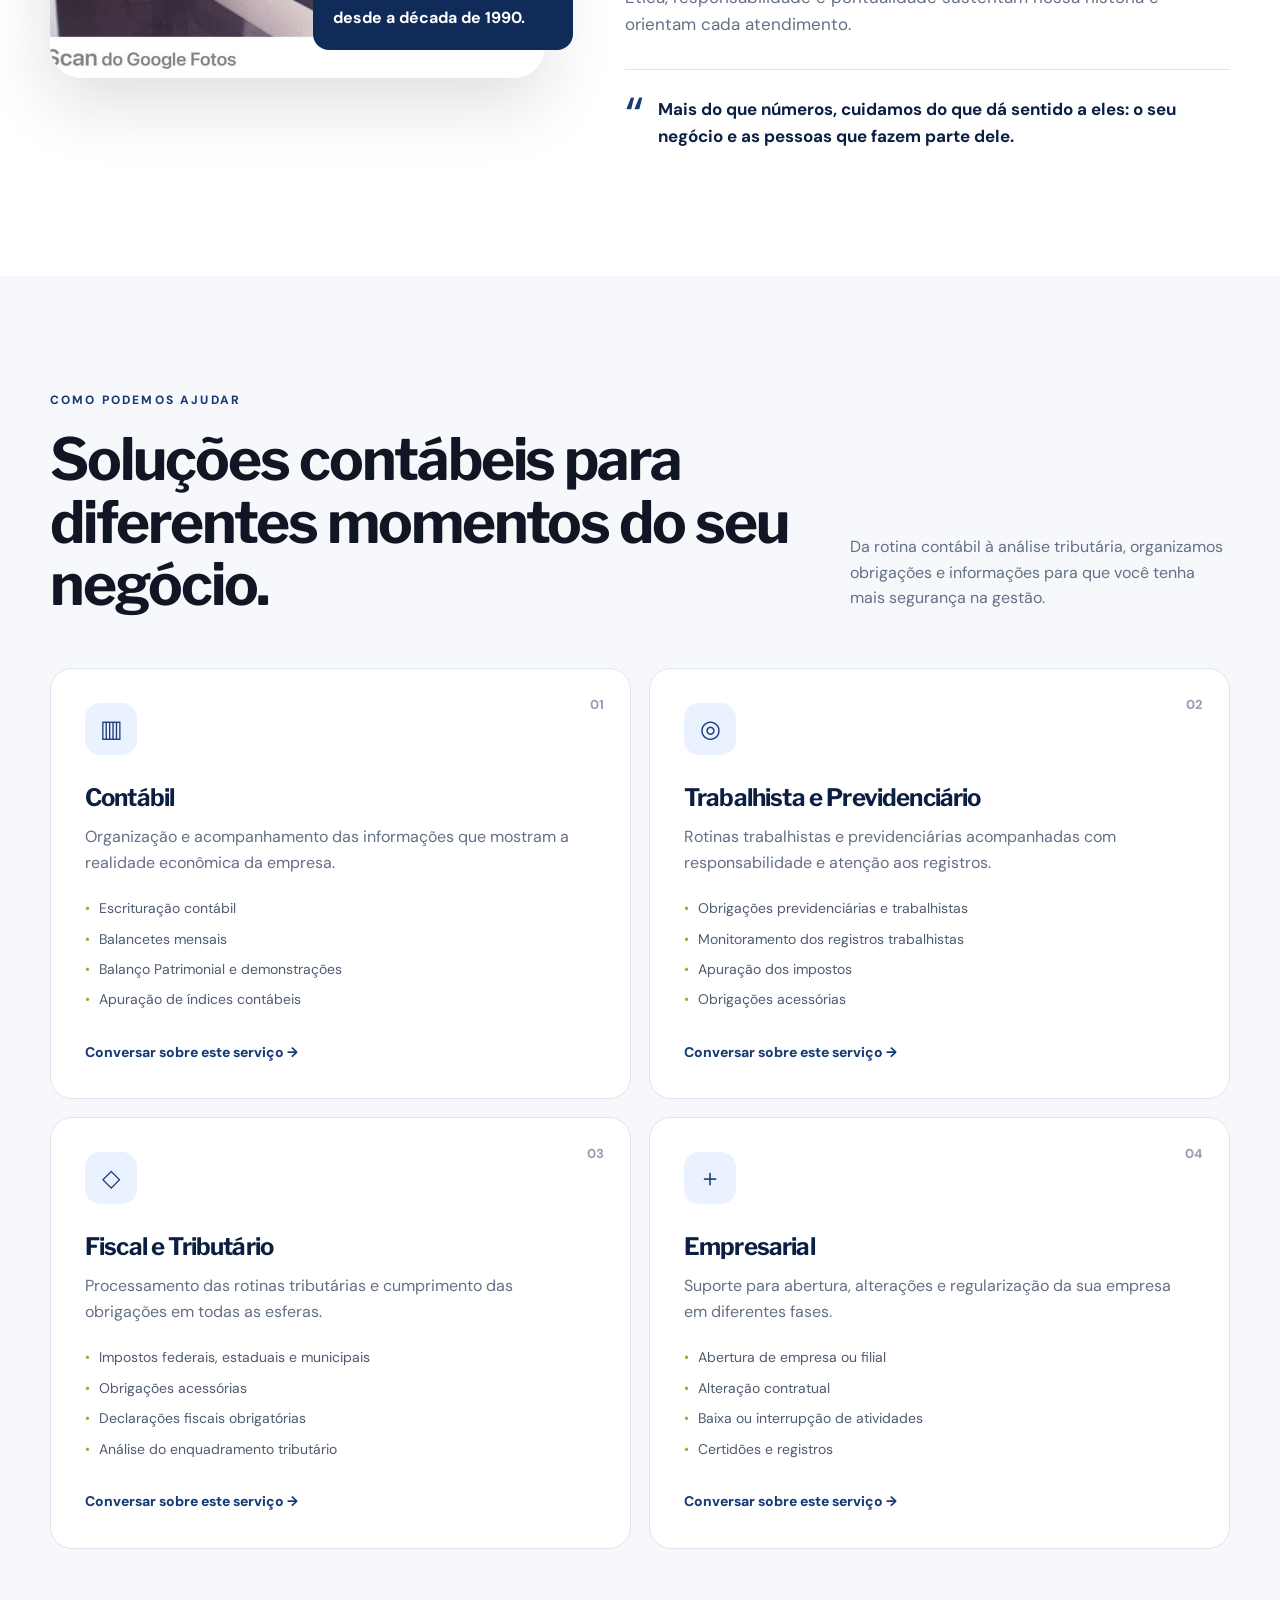
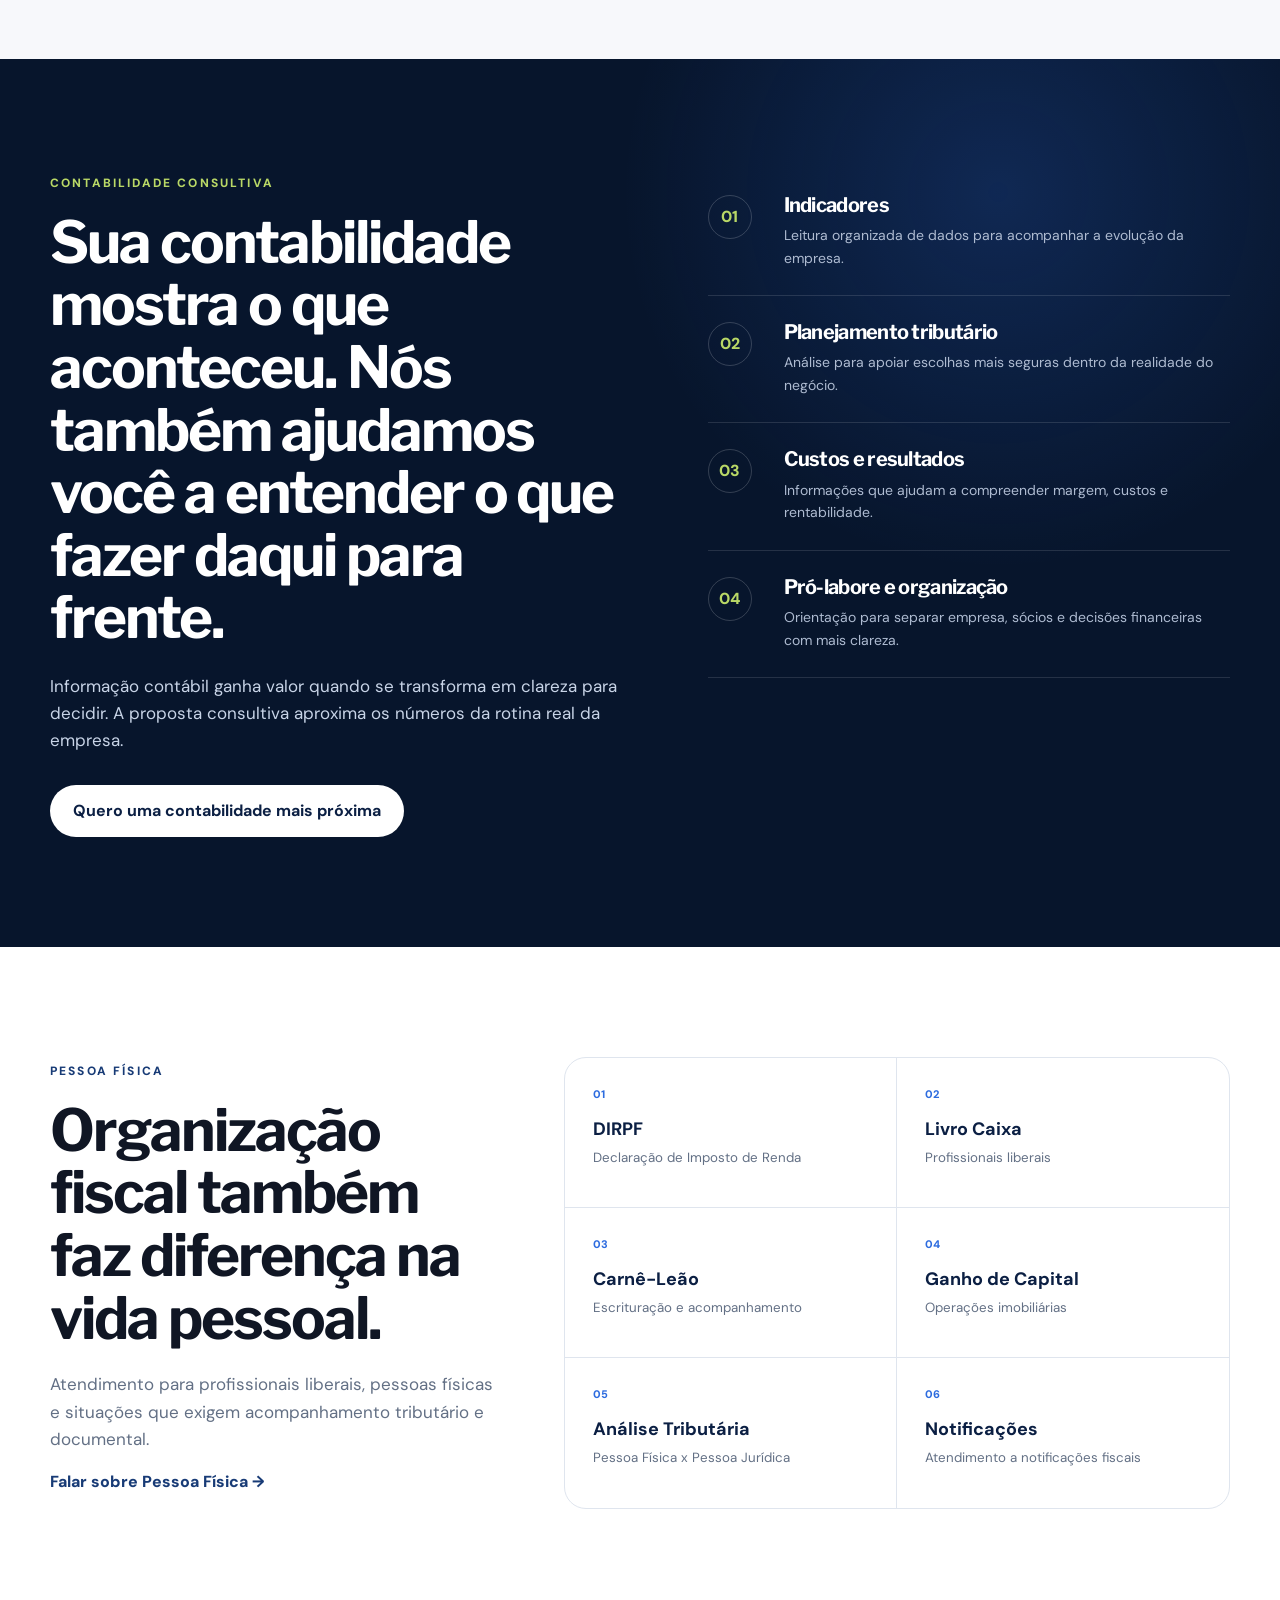
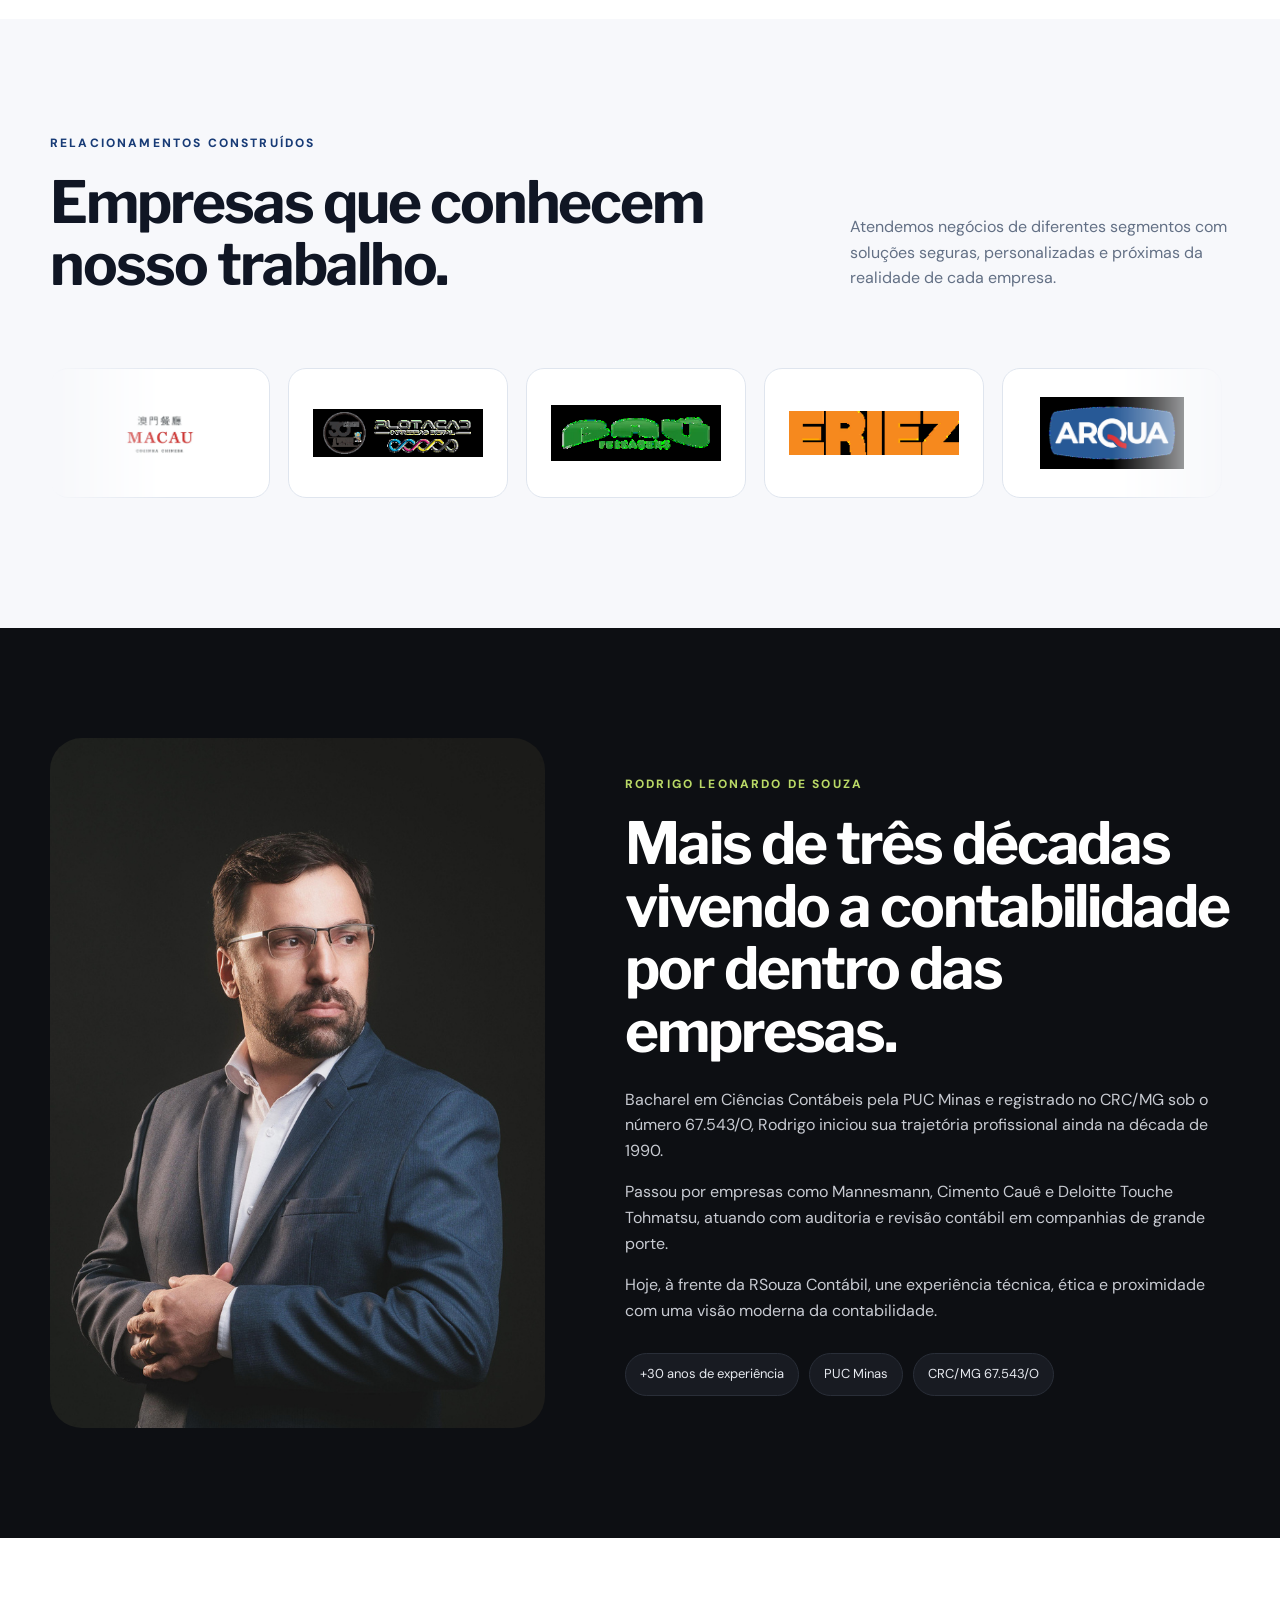
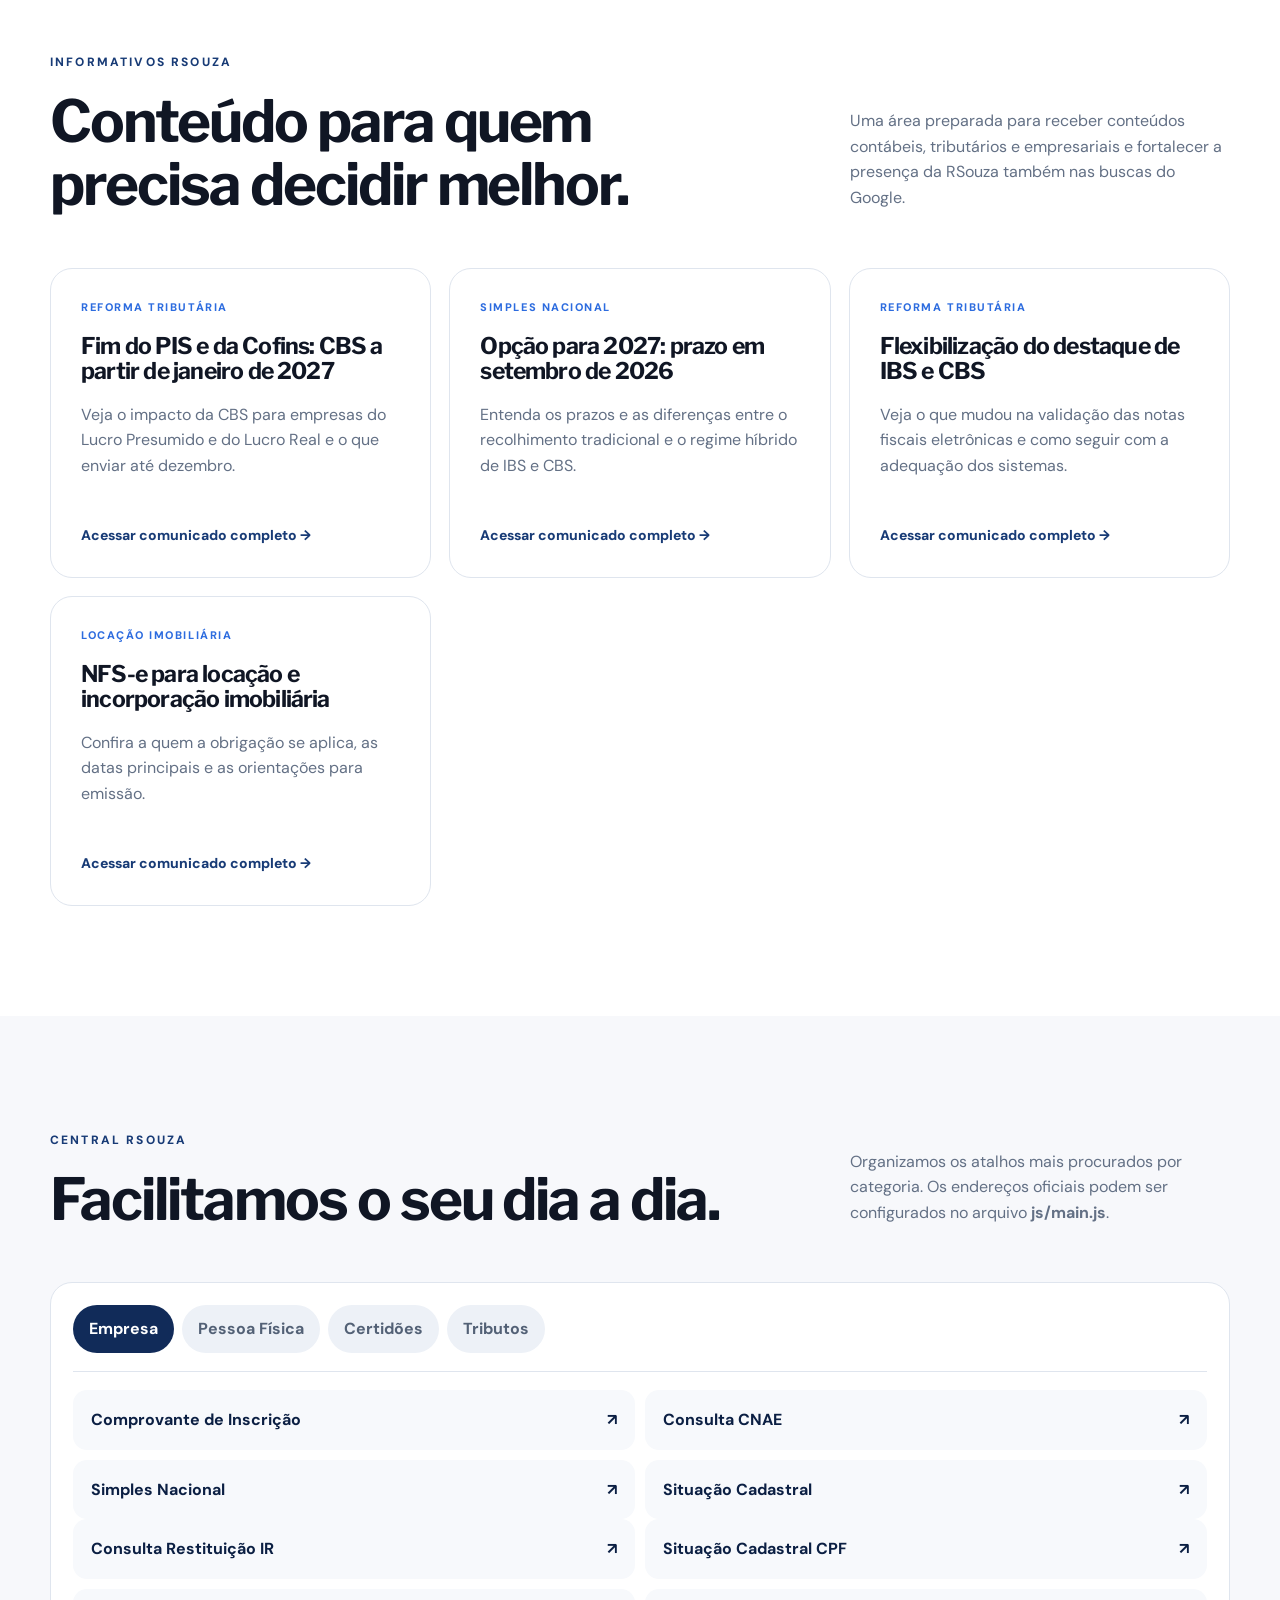
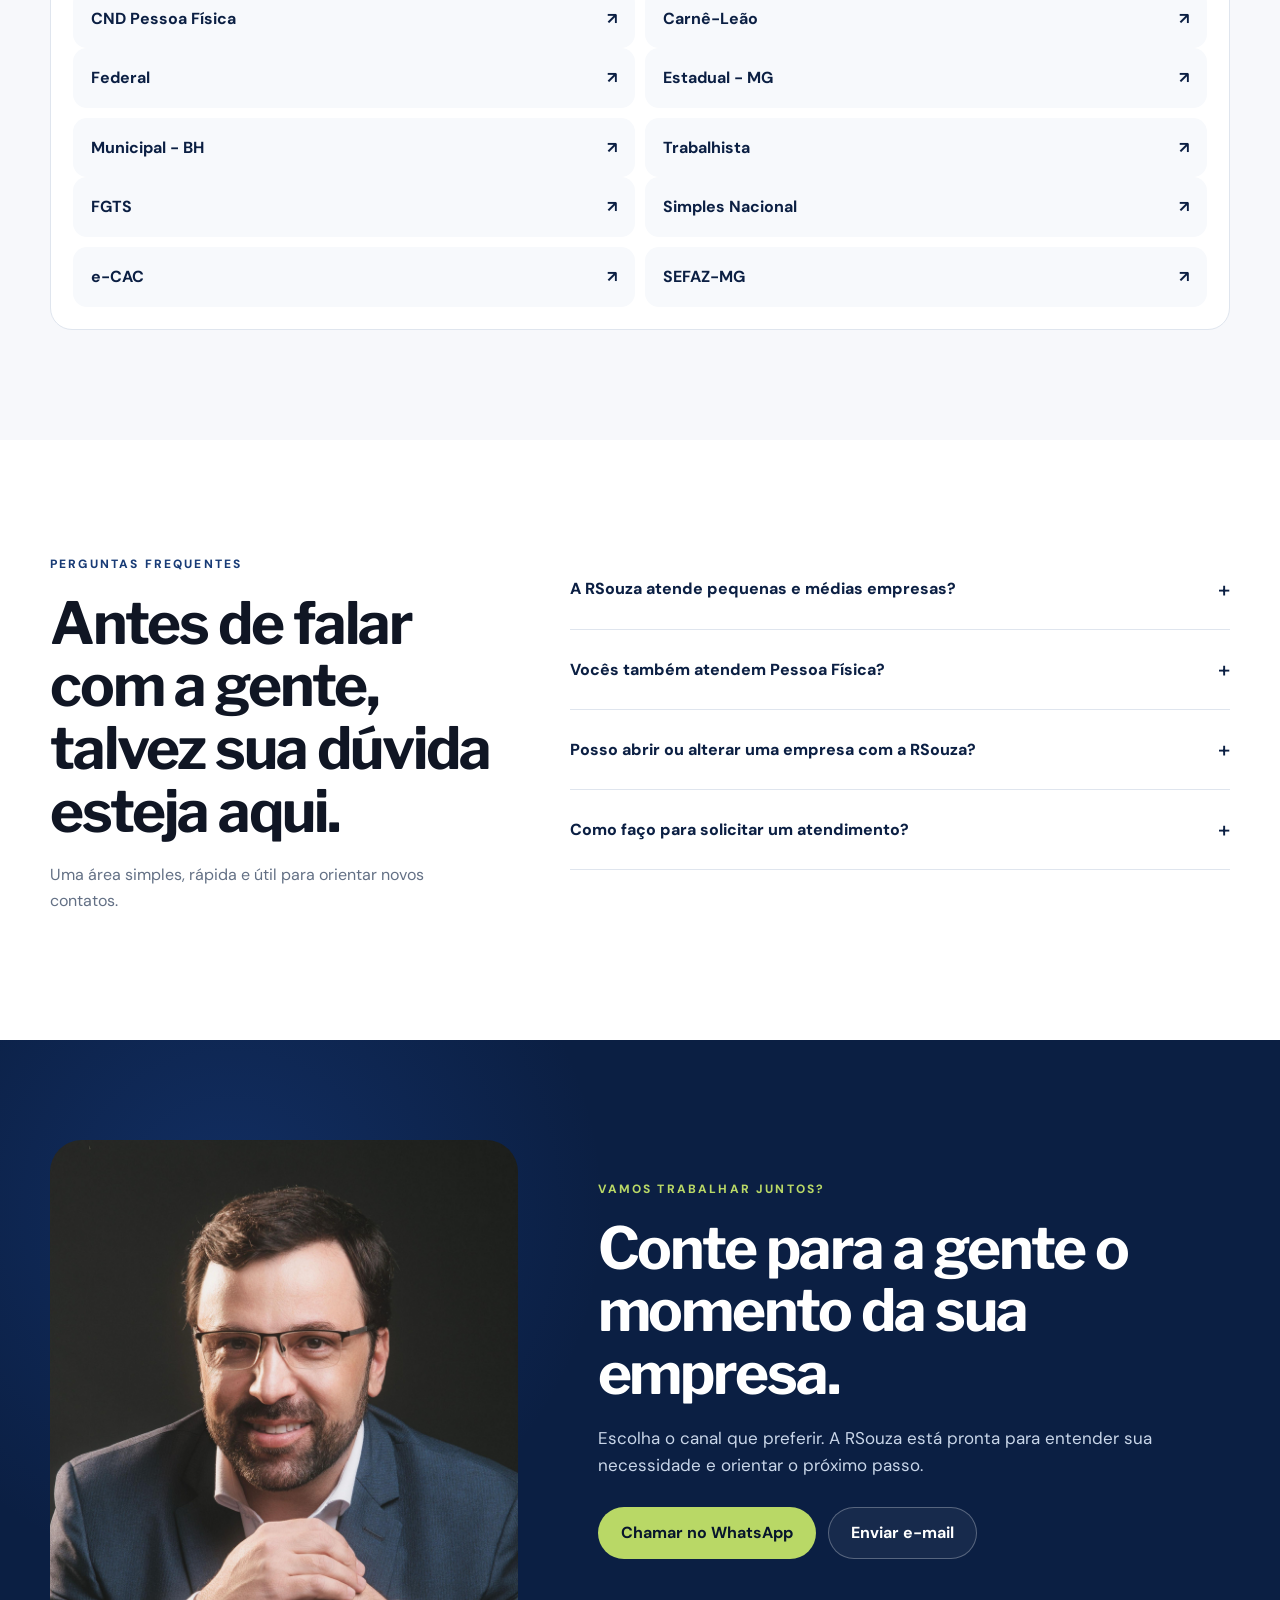
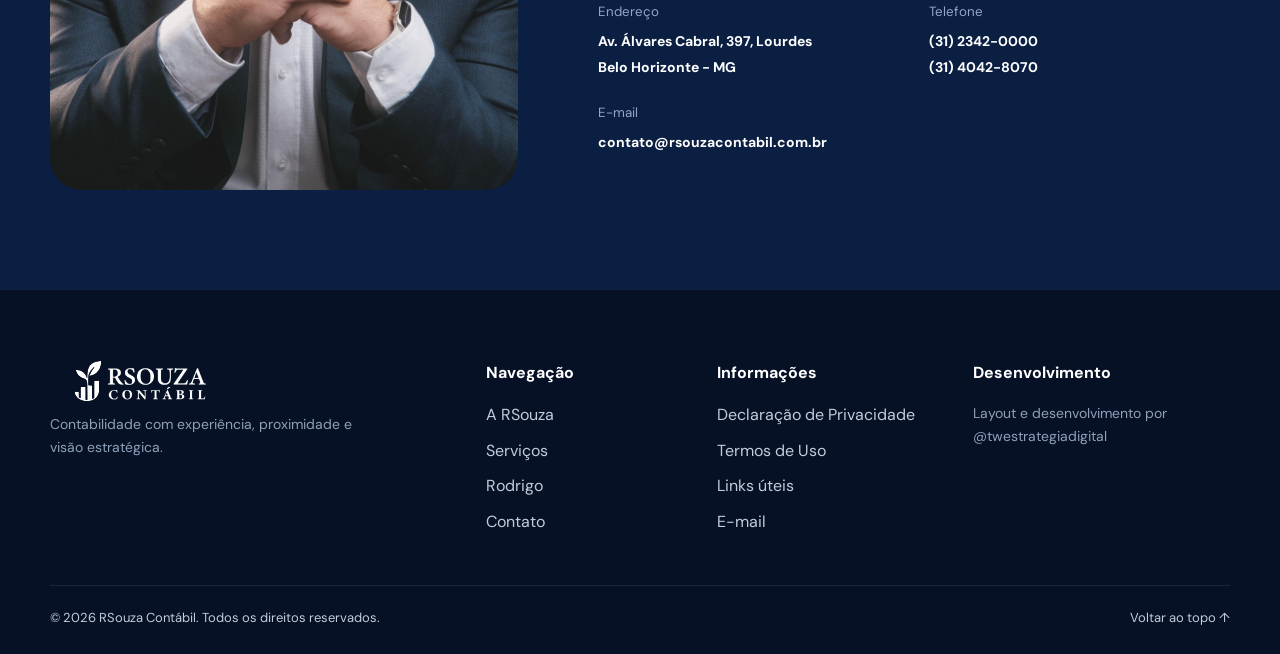
==== commit 47bbac68: "Adiciona comunicado: Fim do PIS e da Cofins – Início da CBS em 2027 Co-Authored-By: Claude Opus 5.5 " ====
--- a/index.html
+++ b/index.html
@@ -275,6 +275,12 @@
         </div>
 
         <div class="article-grid">
+          <article class="article-card reveal">
+            <span>REFORMA TRIBUTÁRIA</span>
+            <h3>Fim do PIS e da Cofins: CBS a partir de janeiro de 2027</h3>
+            <p>Veja o impacto da CBS para empresas do Lucro Presumido e do Lucro Real e o que enviar até dezembro.</p>
+            <a href="inicio-cbs-2027.html">Acessar comunicado completo →</a>
+          </article>
           <article class="article-card reveal">
             <span>SIMPLES NACIONAL</span>
             <h3>Opção para 2027: prazo em setembro de 2026</h3>
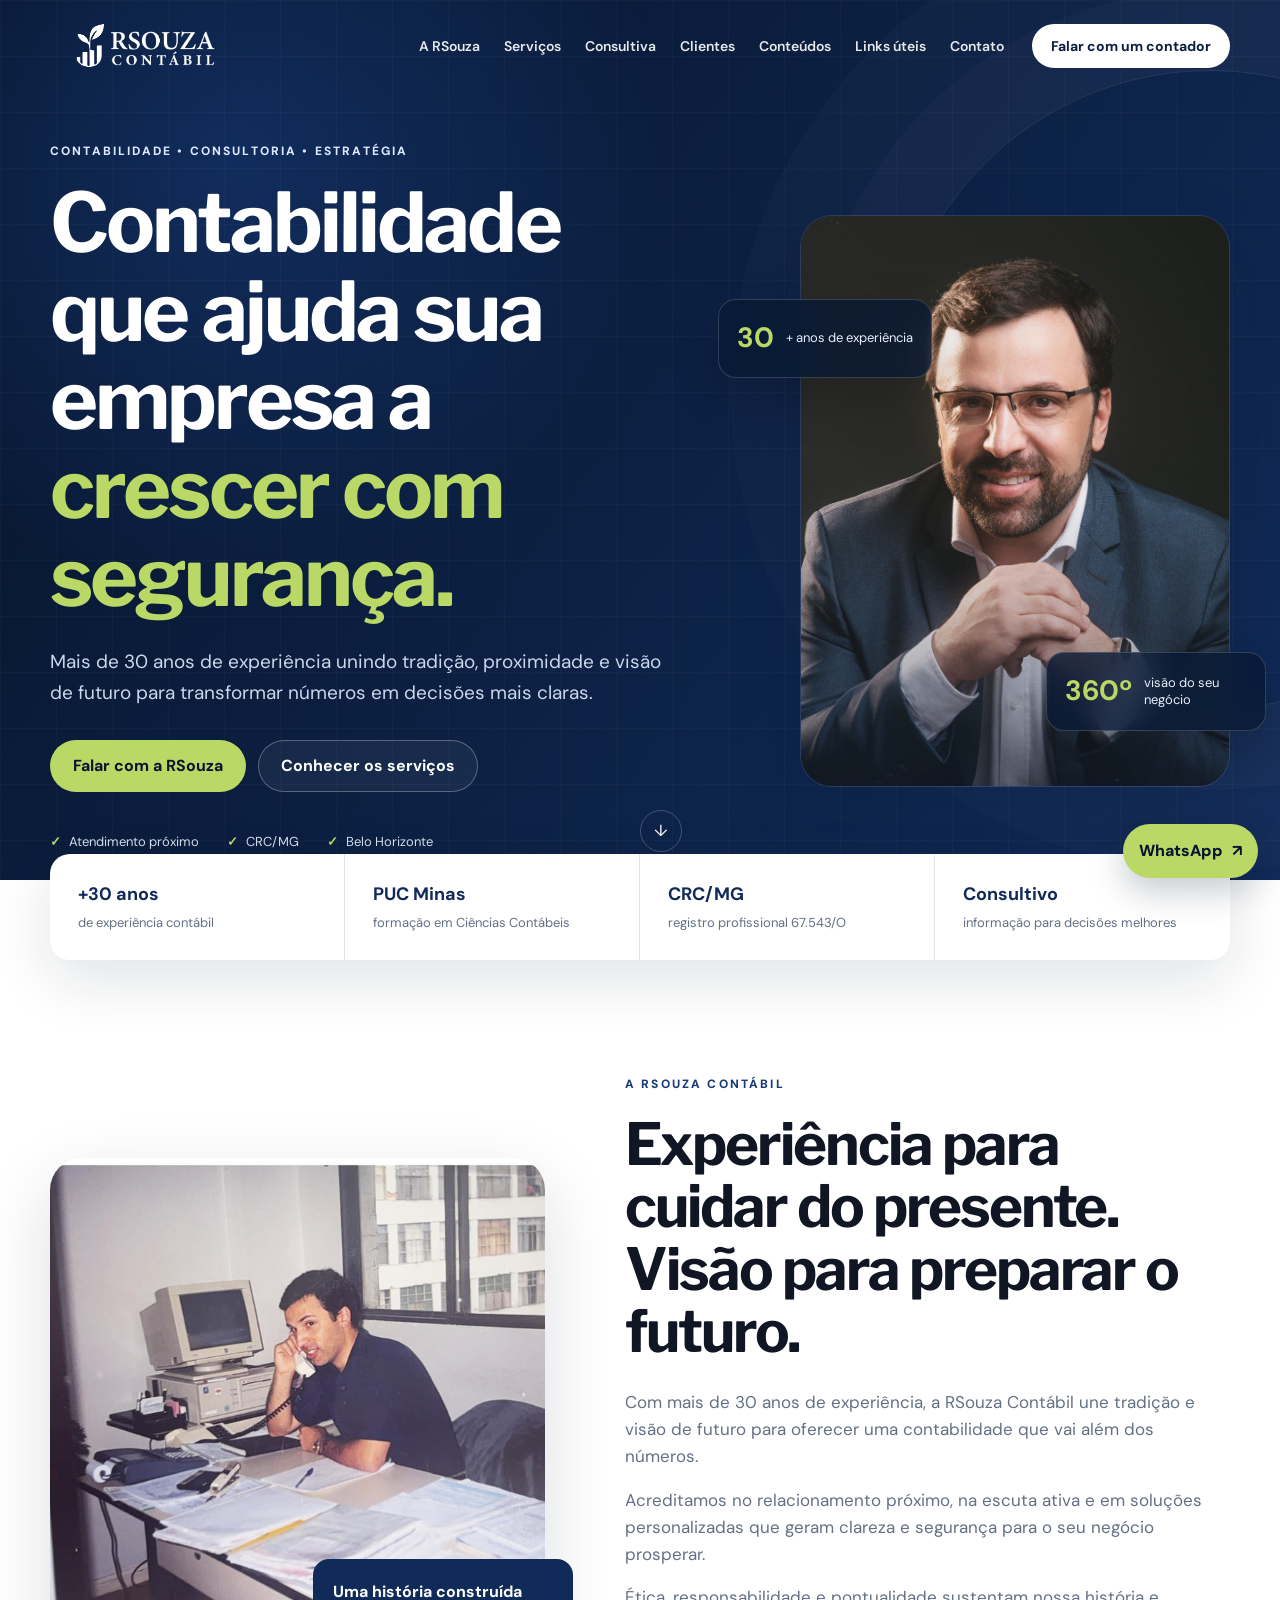
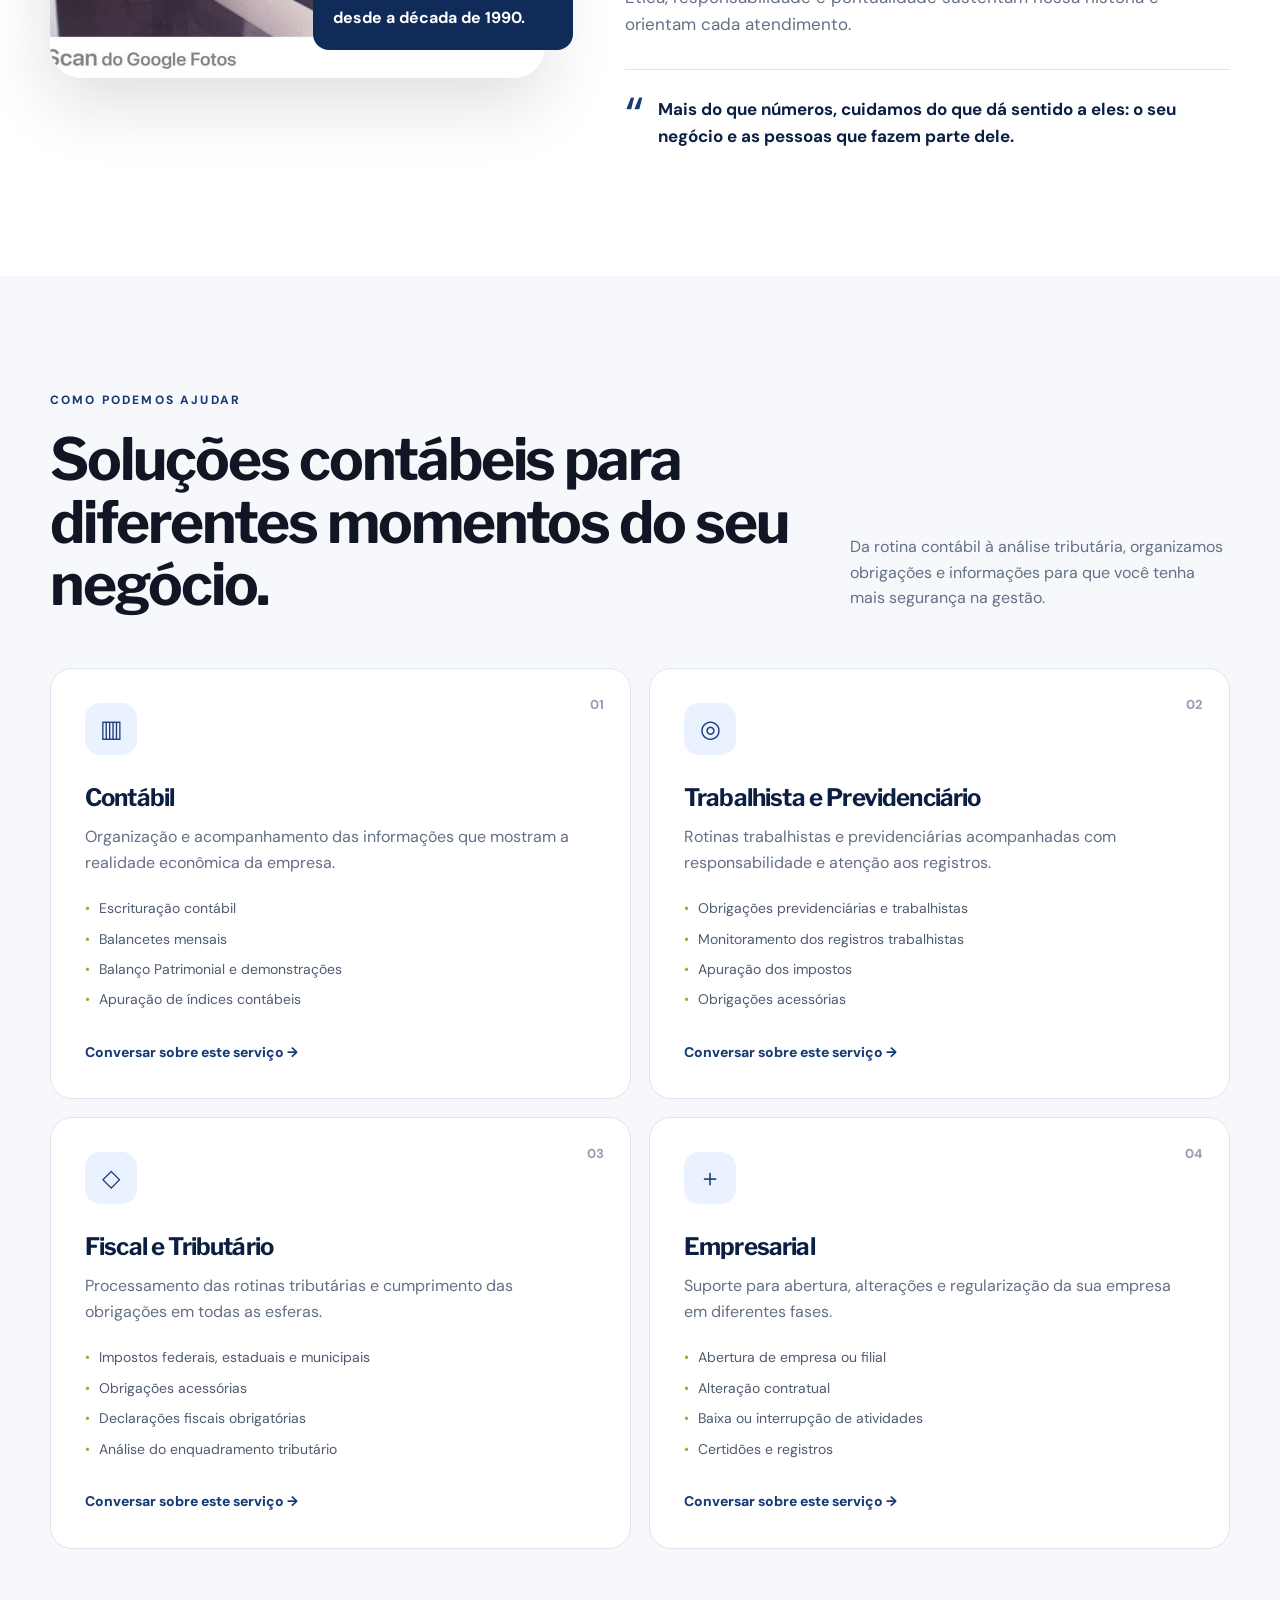
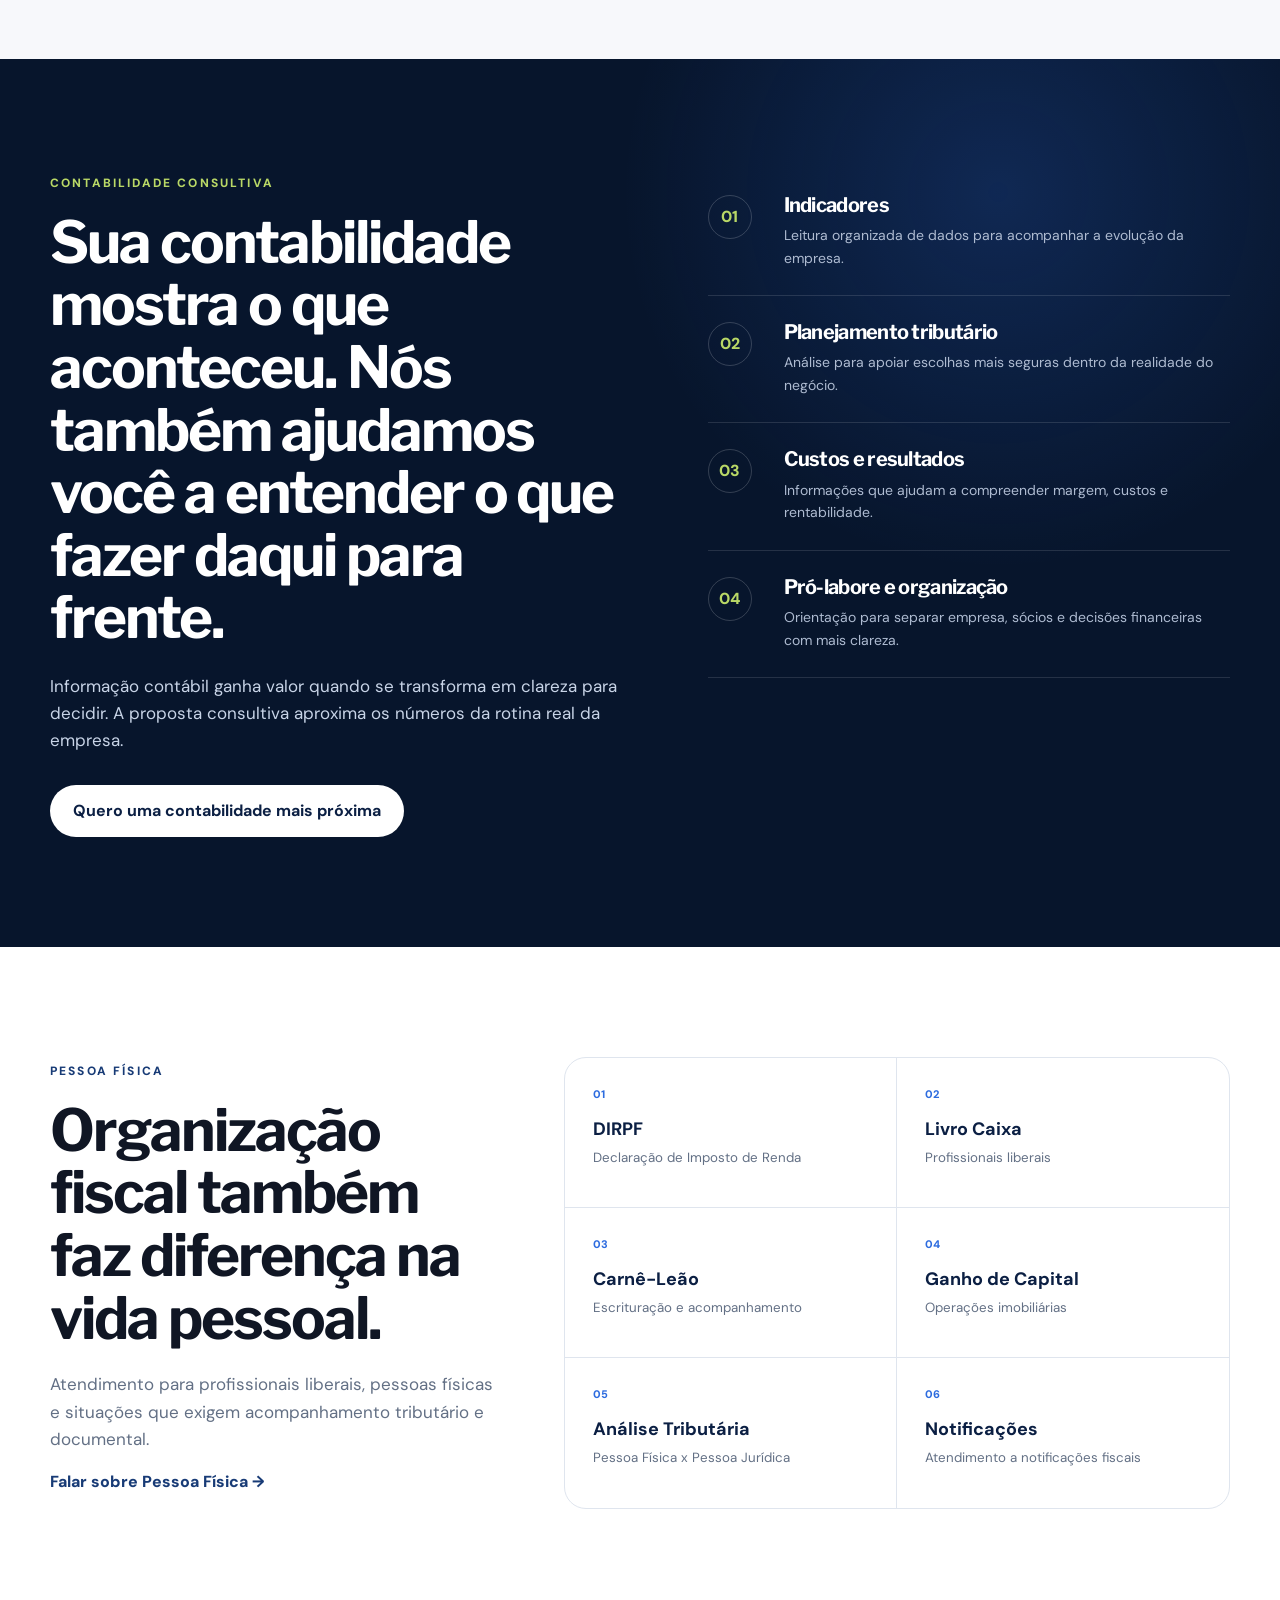
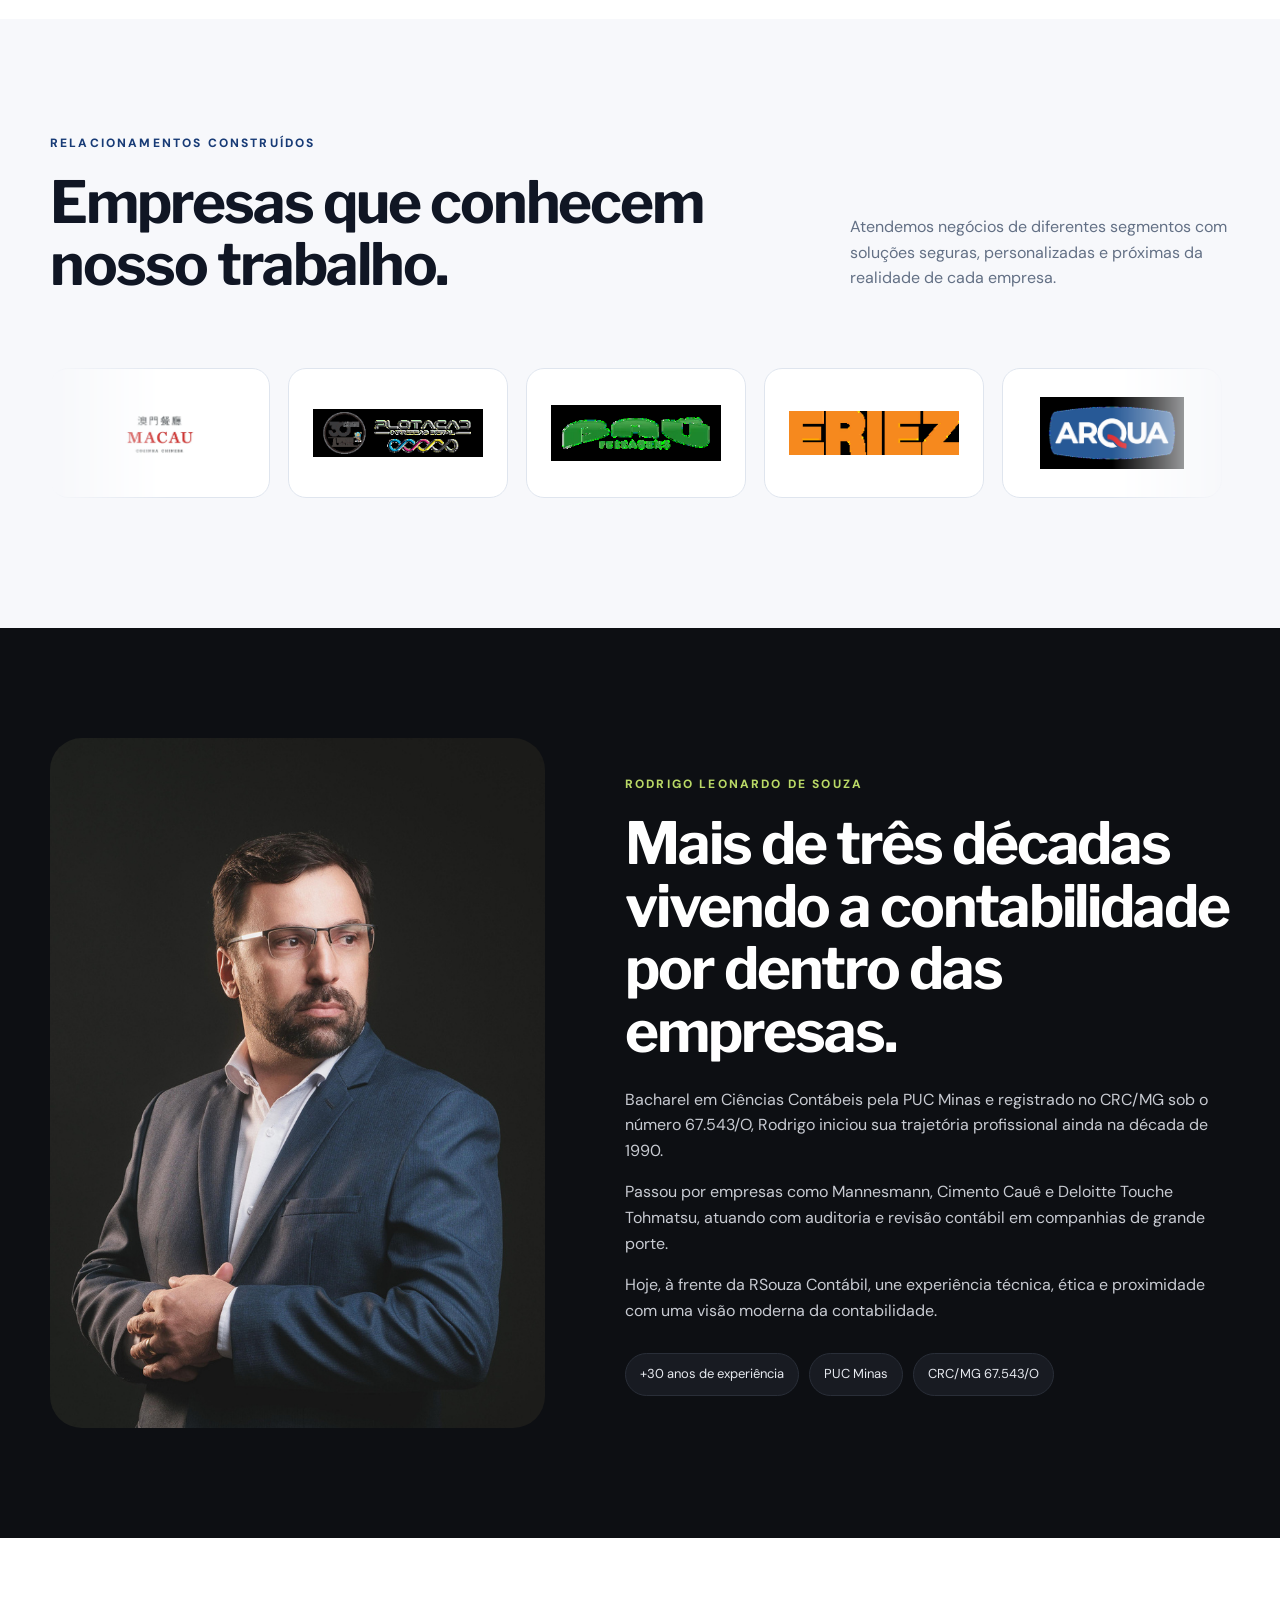
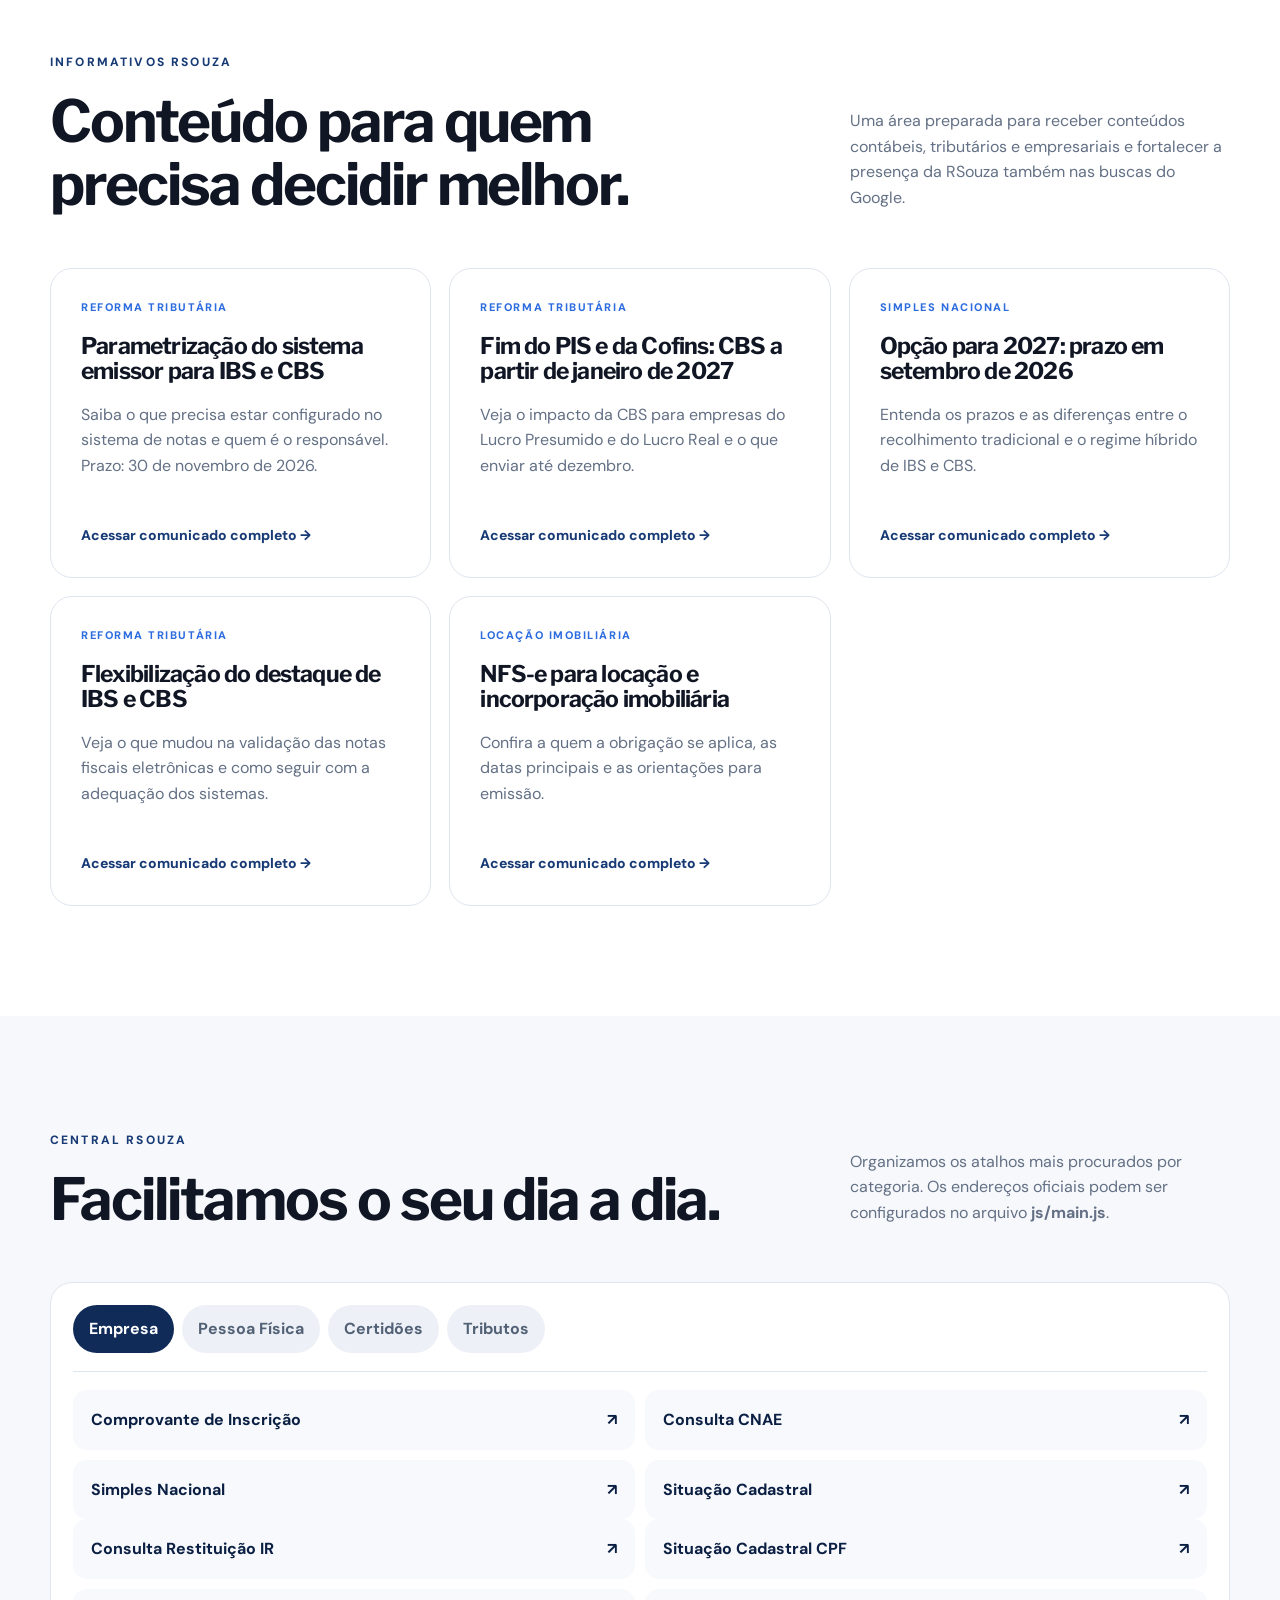
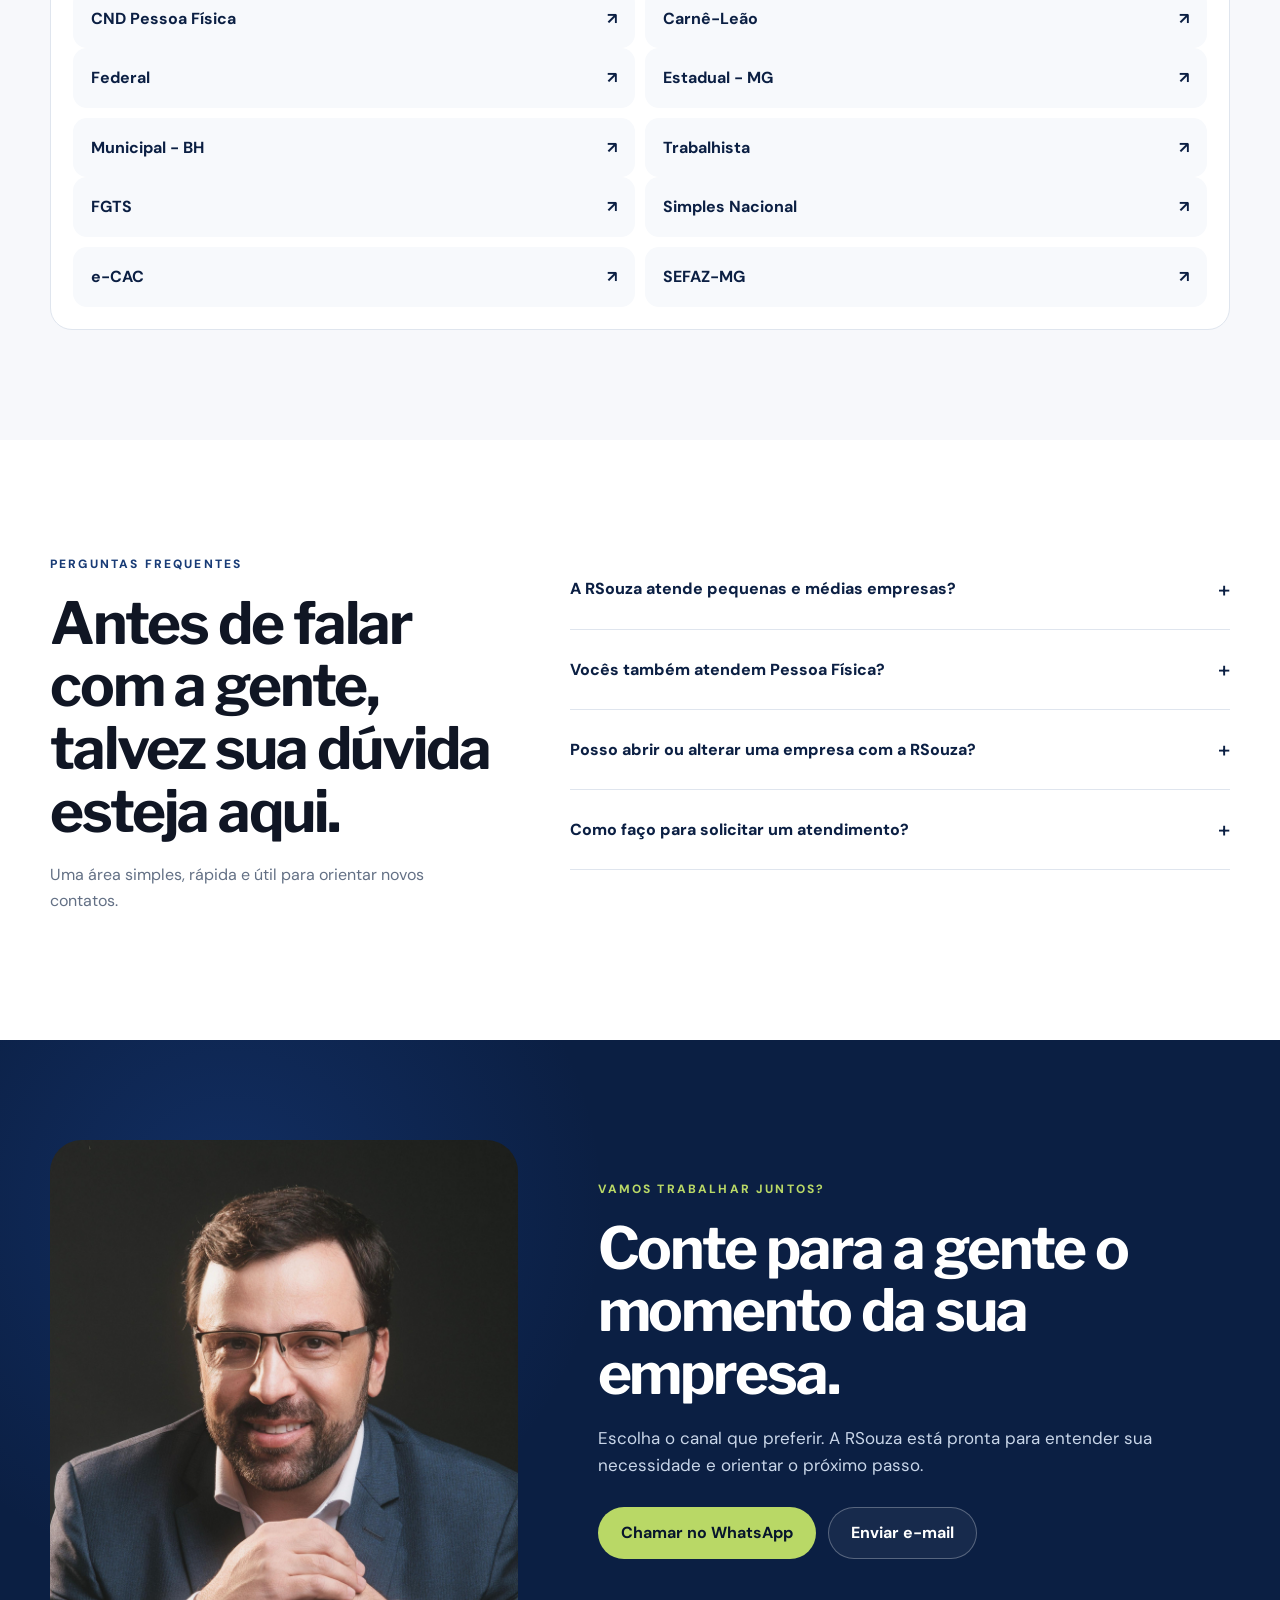
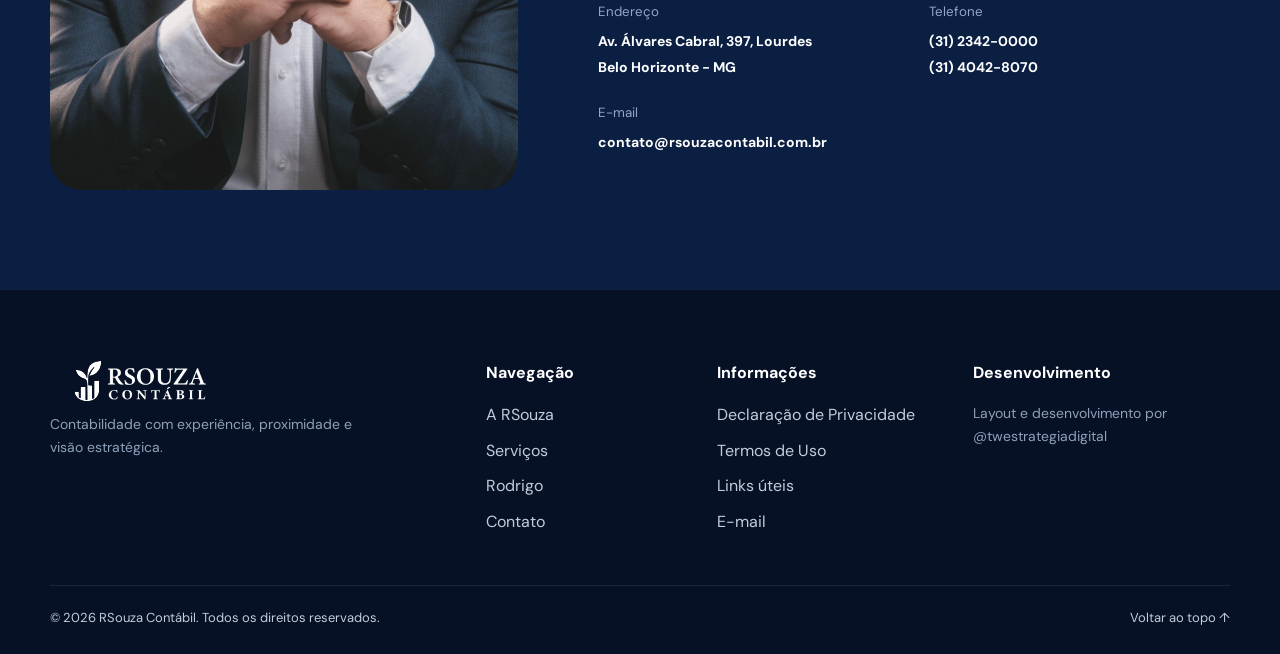
==== commit b993d17f: "Adiciona comunicado: Parametrização do sistema emissor – IBS e CBS Co-Authored-By: Claude Opus 5.5 <" ====
--- a/index.html
+++ b/index.html
@@ -275,6 +275,12 @@
         </div>
 
         <div class="article-grid">
+          <article class="article-card reveal">
+            <span>REFORMA TRIBUTÁRIA</span>
+            <h3>Parametrização do sistema emissor para IBS e CBS</h3>
+            <p>Saiba o que precisa estar configurado no sistema de notas e quem é o responsável. Prazo: 30 de novembro de 2026.</p>
+            <a href="parametrizacao-sistema-emissor.html">Acessar comunicado completo →</a>
+          </article>
           <article class="article-card reveal">
             <span>REFORMA TRIBUTÁRIA</span>
             <h3>Fim do PIS e da Cofins: CBS a partir de janeiro de 2027</h3>
--- a/css/style.css
+++ b/css/style.css
@@ -454,3 +454,148 @@
   .whatsapp-float span { display:none; }
   .whatsapp-float { width:52px; height:52px; padding:0; justify-content:center; }
 }
+
+/* ===== Páginas de comunicado ===== */
+.article-page { background: var(--paper); }
+.article-page .site-header { position: absolute; }
+.article-page .nav-cta { margin-left: auto; }
+
+.article-hero {
+  position: relative;
+  overflow: hidden;
+  padding: 150px 0 120px;
+  background:
+    radial-gradient(circle at 85% 20%, rgba(45,108,223,.35), transparent 45%),
+    radial-gradient(circle at 10% 110%, rgba(185,216,102,.18), transparent 40%),
+    linear-gradient(135deg, var(--navy-950), var(--navy-800));
+  color: var(--white);
+}
+.article-hero .container { max-width: 1080px; }
+.article-hero .eyebrow { color: var(--accent); }
+.article-hero h1 {
+  font-size: clamp(32px, 4.2vw, 50px);
+  line-height: 1.12;
+  max-width: 820px;
+}
+
+.article-layout {
+  width: min(calc(100% - 40px), 1080px);
+  margin: -64px auto 90px;
+  position: relative;
+  display: grid;
+  grid-template-columns: minmax(0, 1fr) 300px;
+  gap: 28px;
+  align-items: start;
+}
+.article-body {
+  background: var(--white);
+  border: 1px solid var(--line);
+  border-radius: var(--radius-lg);
+  box-shadow: 0 18px 50px rgba(7,21,44,.08);
+  padding: 52px 56px;
+}
+.article-body p {
+  font-size: 17px;
+  line-height: 1.75;
+  color: #3d4859;
+  margin-bottom: 18px;
+}
+.article-body strong { color: var(--navy-900); }
+.article-body h2 {
+  font-size: 24px;
+  letter-spacing: -.02em;
+  color: var(--navy-900);
+  margin: 40px 0 16px;
+  padding-top: 32px;
+  border-top: 1px solid var(--line);
+}
+.article-body h3 {
+  font-size: 19px;
+  letter-spacing: -.01em;
+  color: var(--navy-700);
+  margin: 26px 0 10px;
+}
+.article-body a:not(.article-back) {
+  color: var(--blue-500);
+  font-weight: 600;
+  text-decoration: underline;
+  text-underline-offset: 3px;
+}
+.article-back {
+  display: inline-block;
+  margin-top: 26px;
+  padding-top: 24px;
+  border-top: 1px solid var(--line);
+  width: 100%;
+  color: var(--navy-700);
+  font-weight: 700;
+  font-size: 15px;
+}
+.article-back:hover { color: var(--blue-500); }
+
+.article-aside {
+  position: sticky;
+  top: 24px;
+  background: var(--navy-900);
+  color: var(--white);
+  border-radius: var(--radius-lg);
+  padding: 32px 28px;
+  box-shadow: 0 18px 50px rgba(7,21,44,.16);
+}
+.article-aside h2 { font-size: 22px; letter-spacing: -.02em; margin-bottom: 12px; }
+.article-aside p { color: #c8d4e7; font-size: 15px; margin-bottom: 22px; }
+.article-aside .btn { width: 100%; }
+
+@media (max-width: 900px) {
+  .article-layout { grid-template-columns: minmax(0, 1fr); }
+  .article-aside { position: static; }
+}
+@media (max-width: 620px) {
+  .article-page .nav-cta { display: none; }
+  .article-hero { padding: 120px 0 96px; }
+  .article-layout { width: min(calc(100% - 28px), 1080px); margin-bottom: 60px; }
+  .article-body { padding: 30px 22px; }
+  .article-body p { font-size: 16px; }
+  .article-body h2 { font-size: 21px; }
+}
+.article-hero p { color: #c8d4e7; font-size: 18px; max-width: 720px; margin: 20px 0 0; }
+.article-meta { display: flex; flex-wrap: wrap; gap: 10px; margin-top: 28px; }
+.article-meta span {
+  font-size: 13px; font-weight: 600; color: #dce8ff;
+  padding: 7px 14px; border-radius: 999px;
+  background: rgba(255,255,255,.08); border: 1px solid rgba(255,255,255,.16);
+}
+.article-body > h2:first-child { margin-top: 0; padding-top: 0; border-top: 0; }
+.article-body ul { margin: 0 0 22px; padding: 0; list-style: none; display: grid; gap: 12px; }
+.article-body li {
+  position: relative; padding-left: 28px;
+  font-size: 17px; line-height: 1.7; color: #3d4859;
+}
+.article-body li::before {
+  content: ""; position: absolute; left: 4px; top: .62em;
+  width: 9px; height: 9px; border-radius: 50%; background: var(--accent-dark);
+}
+.notice-box {
+  margin: 26px 0; padding: 20px 24px;
+  background: var(--sky-100); border-left: 4px solid var(--blue-500);
+  border-radius: 0 var(--radius-md) var(--radius-md) 0;
+  color: var(--navy-900); font-size: 16px; line-height: 1.7;
+}
+.notice-box strong { color: var(--navy-800); }
+.article-table-wrap { overflow-x: auto; margin: 0 0 24px; border: 1px solid var(--line); border-radius: var(--radius-md); }
+.article-table { width: 100%; border-collapse: collapse; font-size: 15px; }
+.article-table th { background: var(--navy-900); color: var(--white); text-align: left; padding: 14px 16px; font-weight: 700; }
+.article-table td { padding: 14px 16px; border-top: 1px solid var(--line); color: #3d4859; vertical-align: top; }
+.article-table tbody tr:nth-child(even) td { background: var(--paper); }
+.article-body p.article-disclaimer { font-size: 14px; color: var(--muted); font-style: italic; margin-top: 28px; }
+.article-signature { margin-top: 30px; }
+.article-signature p { margin-bottom: 6px; }
+@media (max-width: 620px) {
+  .article-hero p { font-size: 16px; }
+  .article-body li { font-size: 16px; }
+}
+.compare-grid { display: grid; grid-template-columns: repeat(auto-fit, minmax(min(300px, 100%), 1fr)); gap: 16px; margin: 6px 0 24px; }
+.compare-card { background: var(--paper); border: 1px solid var(--line); border-top: 4px solid var(--navy-700); border-radius: var(--radius-md); padding: 22px 22px 8px; }
+.compare-card + .compare-card { border-top-color: var(--accent-dark); }
+.article-body .compare-card h3 { margin-top: 0; }
+.article-body .compare-card p { font-size: 15.5px; line-height: 1.7; }
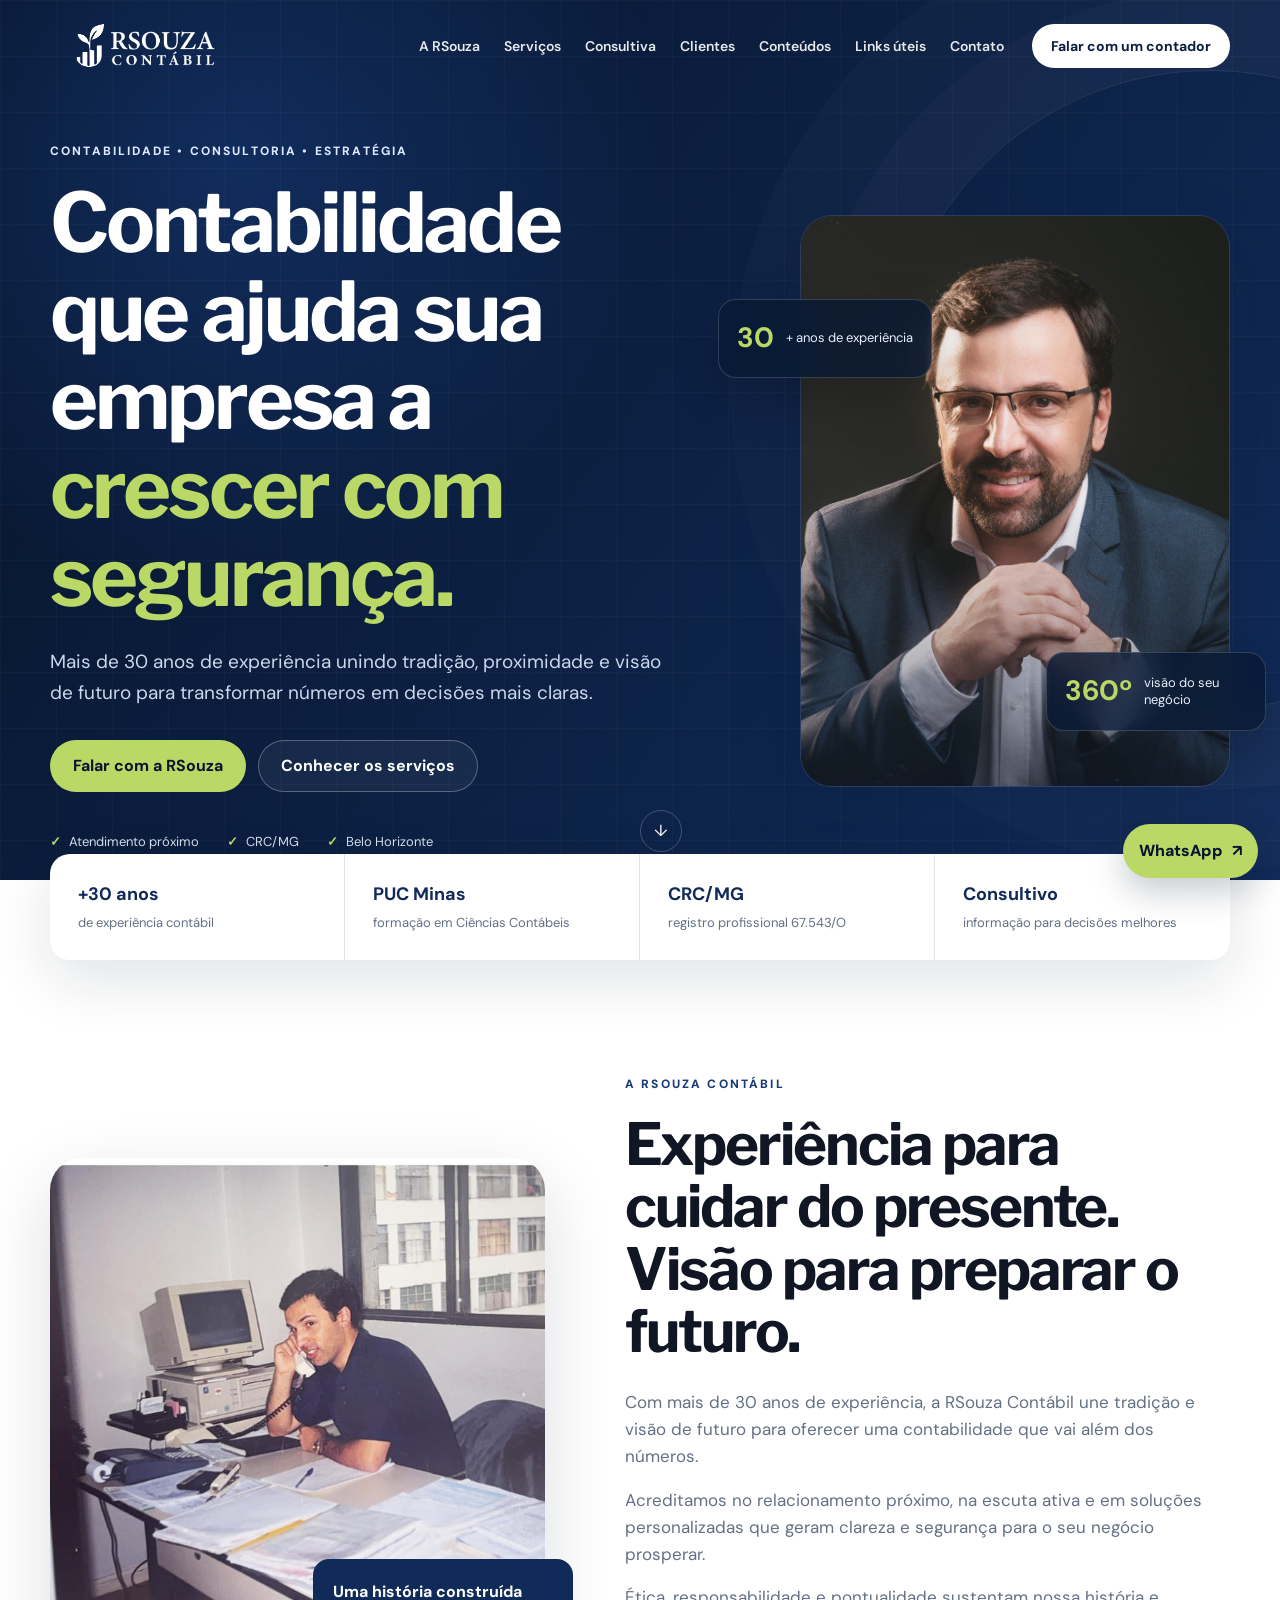
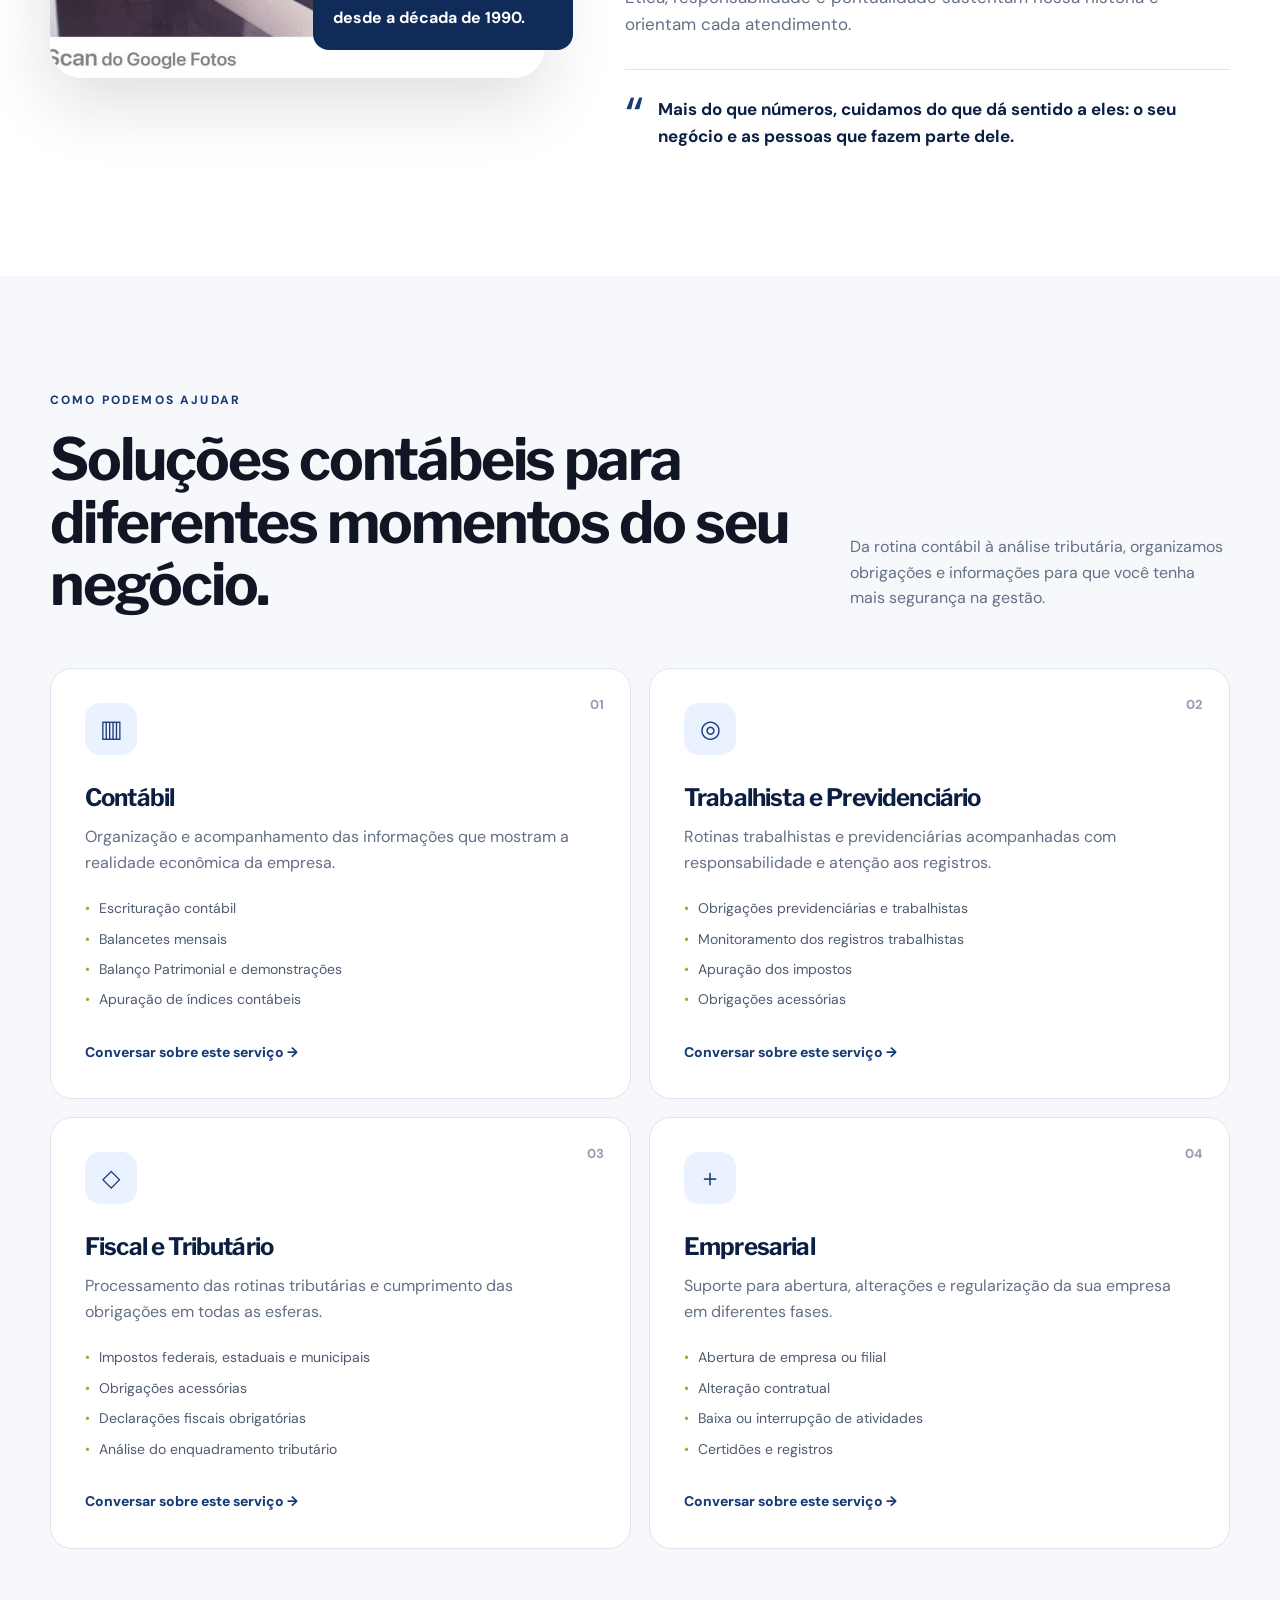
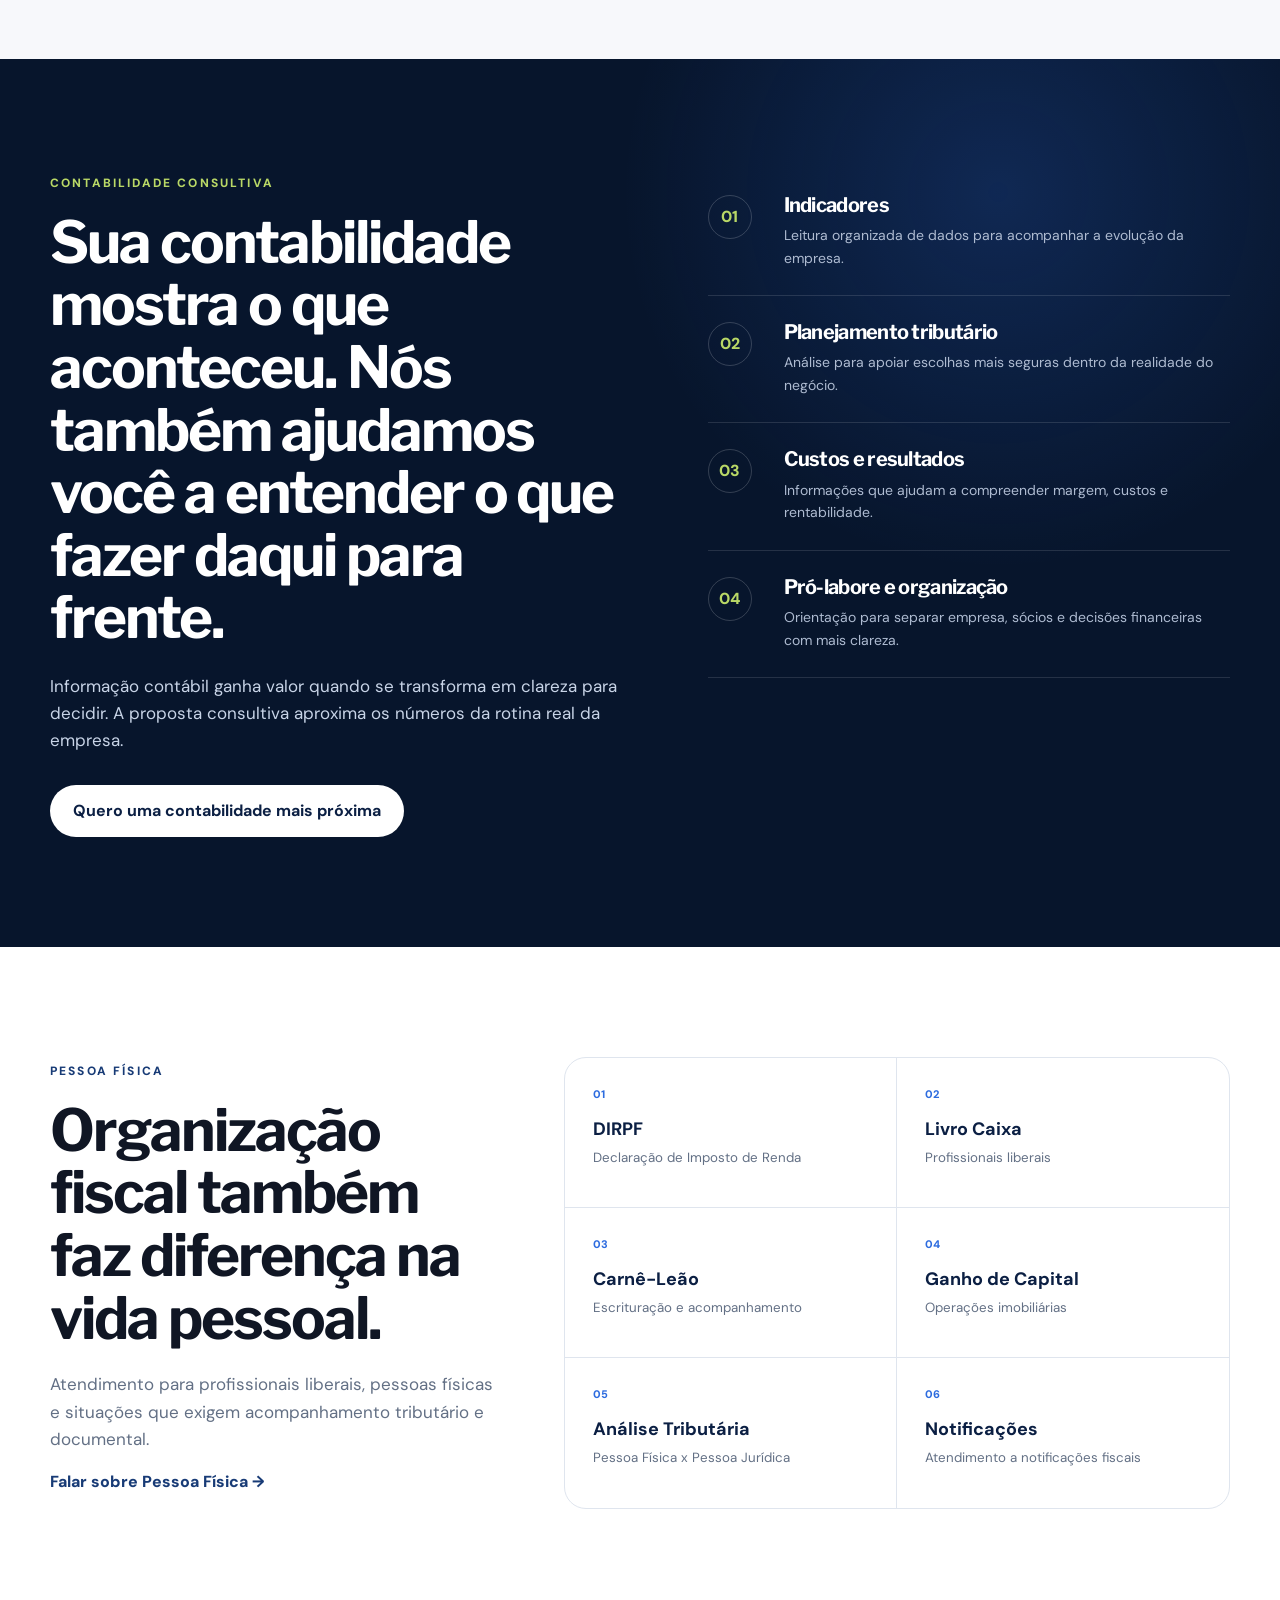
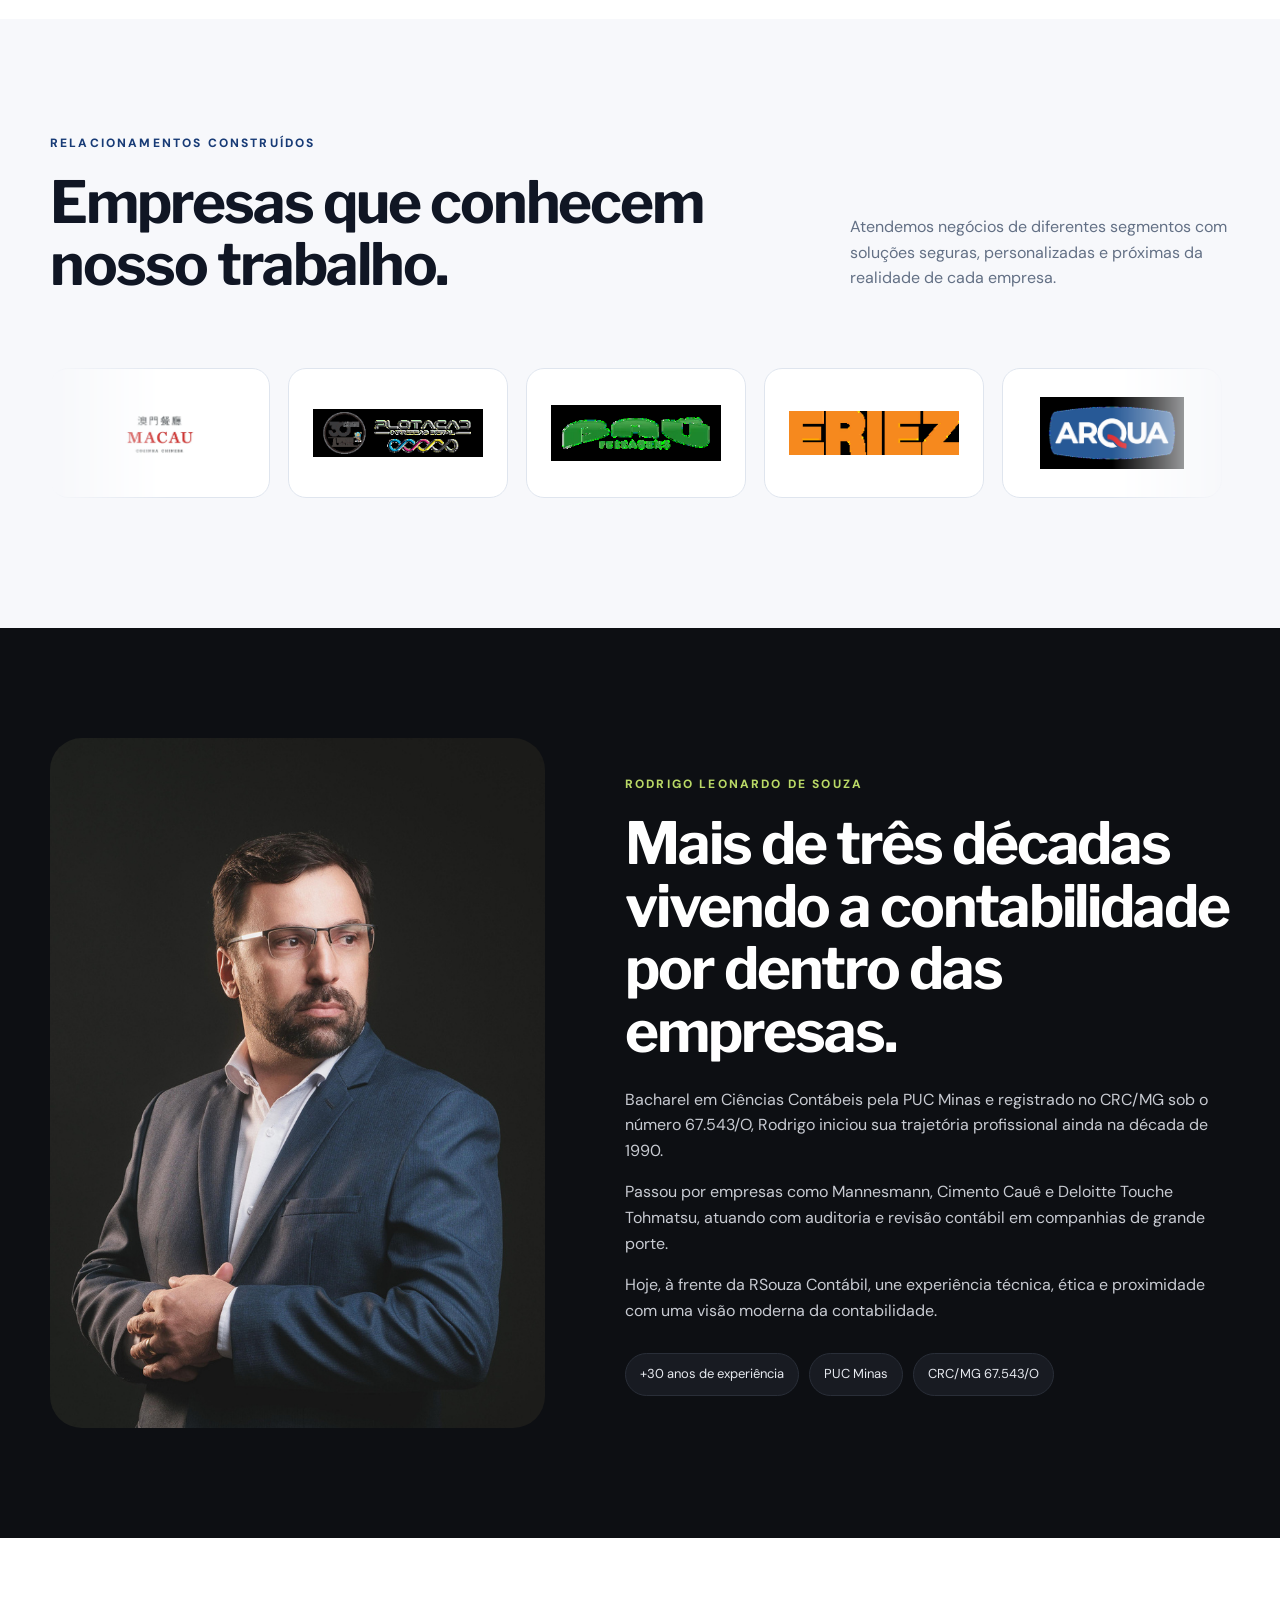
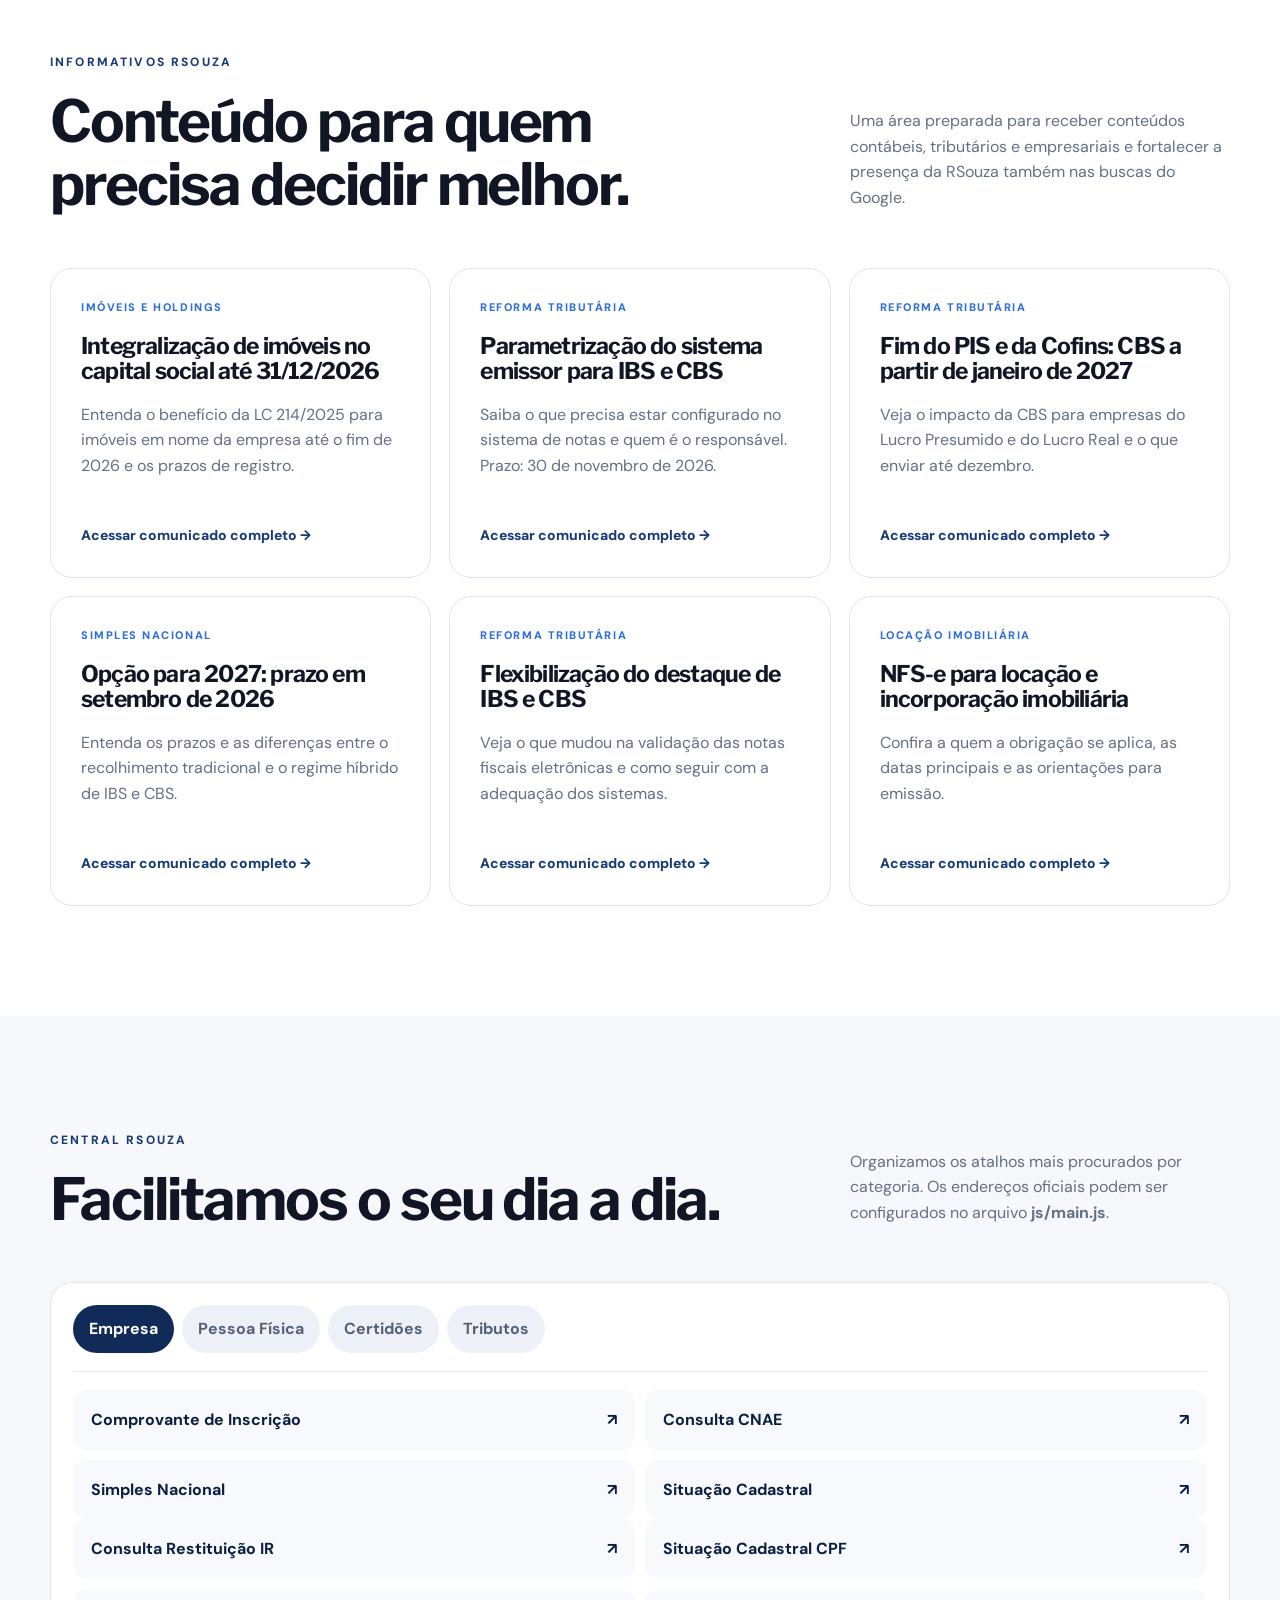
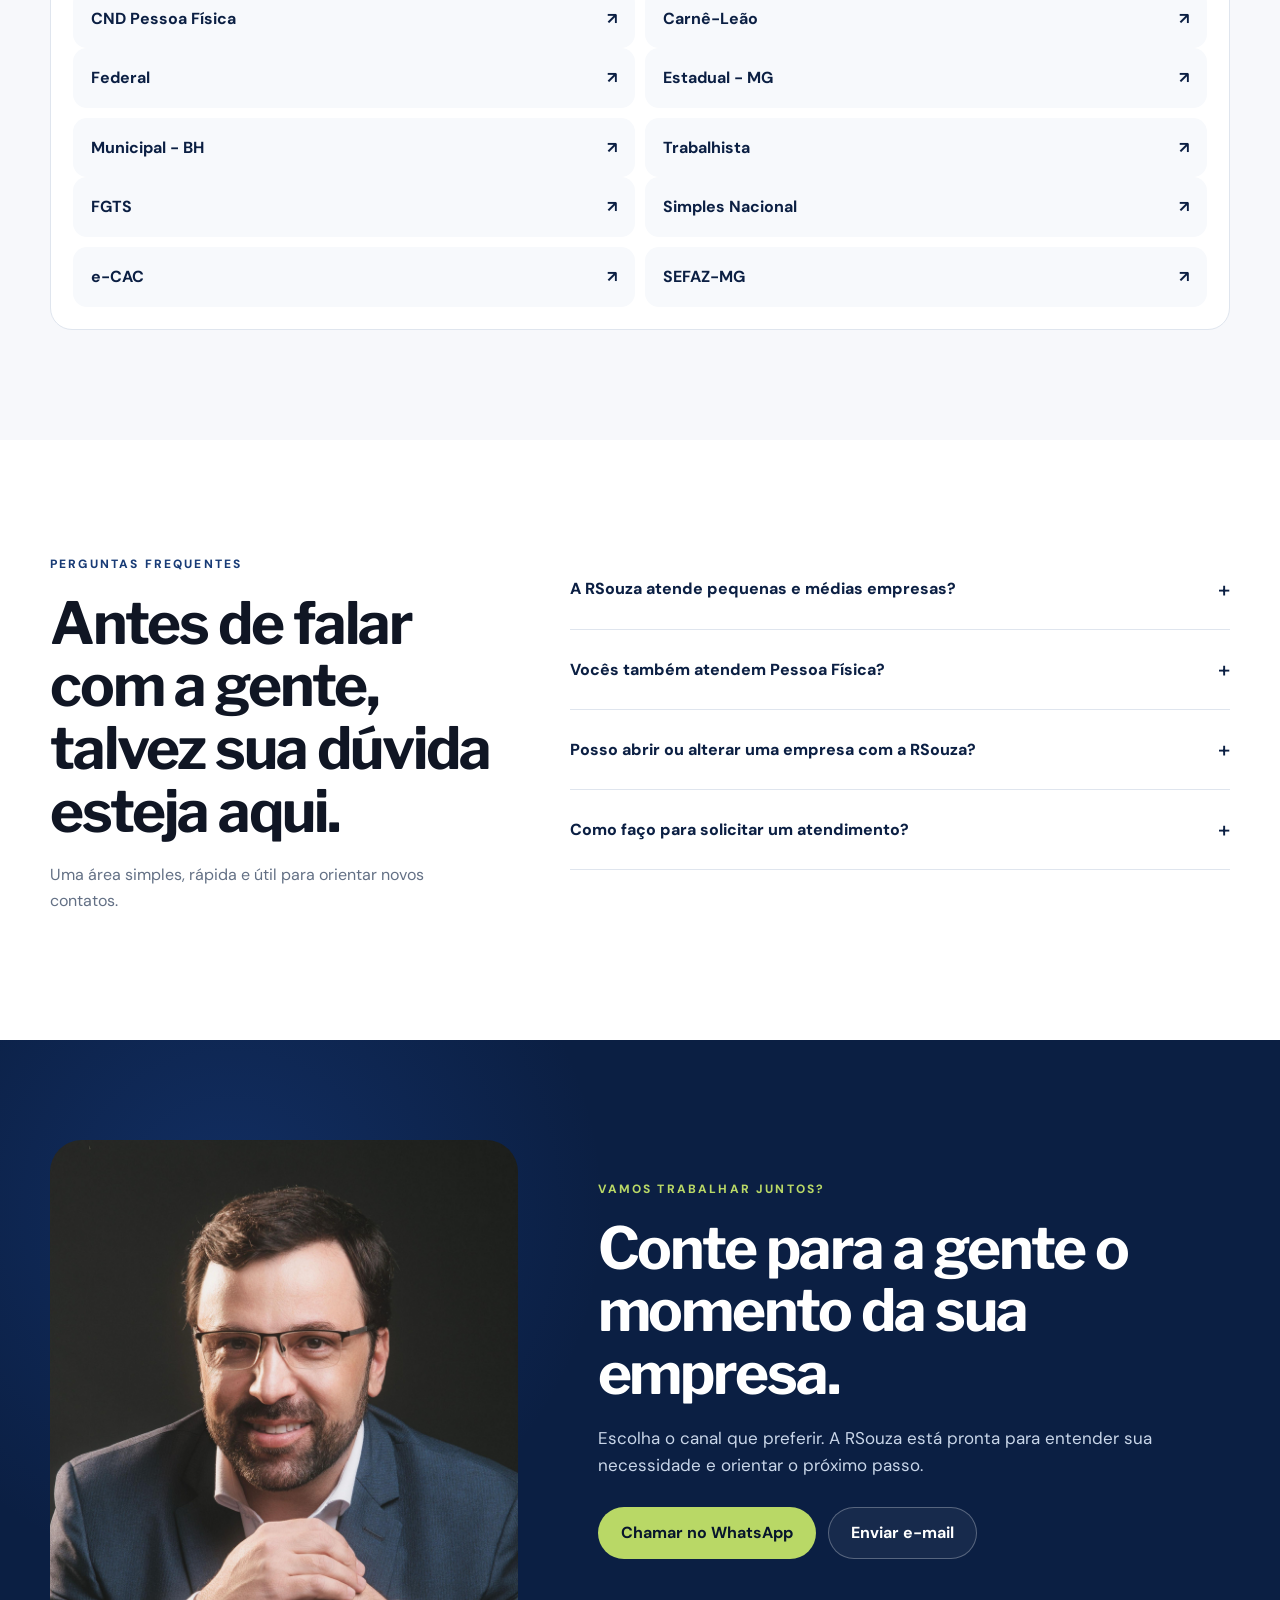
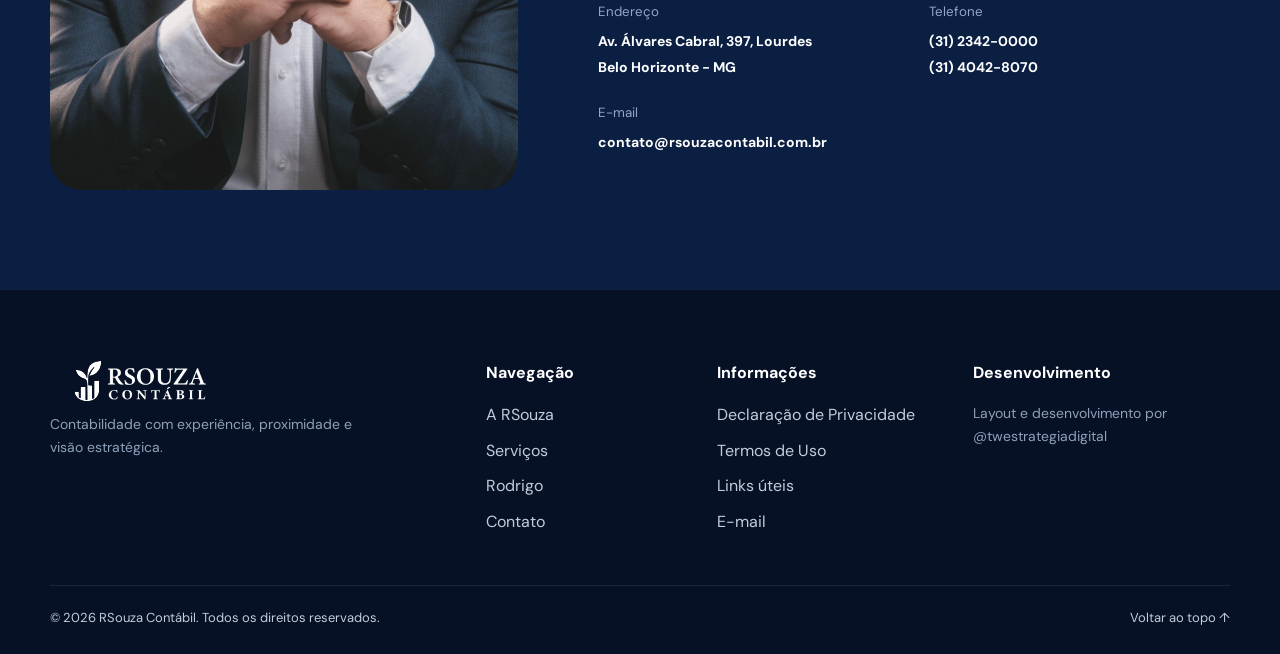
==== commit 9b963792: "Adiciona comunicado: Integralização de imóveis até 31/12/2026 Co-Authored-By: Claude Opus 5.5 <norep" ====
--- a/index.html
+++ b/index.html
@@ -275,6 +275,12 @@
         </div>
 
         <div class="article-grid">
+          <article class="article-card reveal">
+            <span>IMÓVEIS E HOLDINGS</span>
+            <h3>Integralização de imóveis no capital social até 31/12/2026</h3>
+            <p>Entenda o benefício da LC 214/2025 para imóveis em nome da empresa até o fim de 2026 e os prazos de registro.</p>
+            <a href="integralizacao-imoveis-2026.html">Acessar comunicado completo →</a>
+          </article>
           <article class="article-card reveal">
             <span>REFORMA TRIBUTÁRIA</span>
             <h3>Parametrização do sistema emissor para IBS e CBS</h3>
--- a/css/style.css
+++ b/css/style.css
@@ -599,3 +599,7 @@
 .compare-card + .compare-card { border-top-color: var(--accent-dark); }
 .article-body .compare-card h3 { margin-top: 0; }
 .article-body .compare-card p { font-size: 15.5px; line-height: 1.7; }
+@media (max-width: 620px) {
+  .article-table { font-size: 14px; }
+  .article-table th, .article-table td { padding: 12px 12px; }
+}
